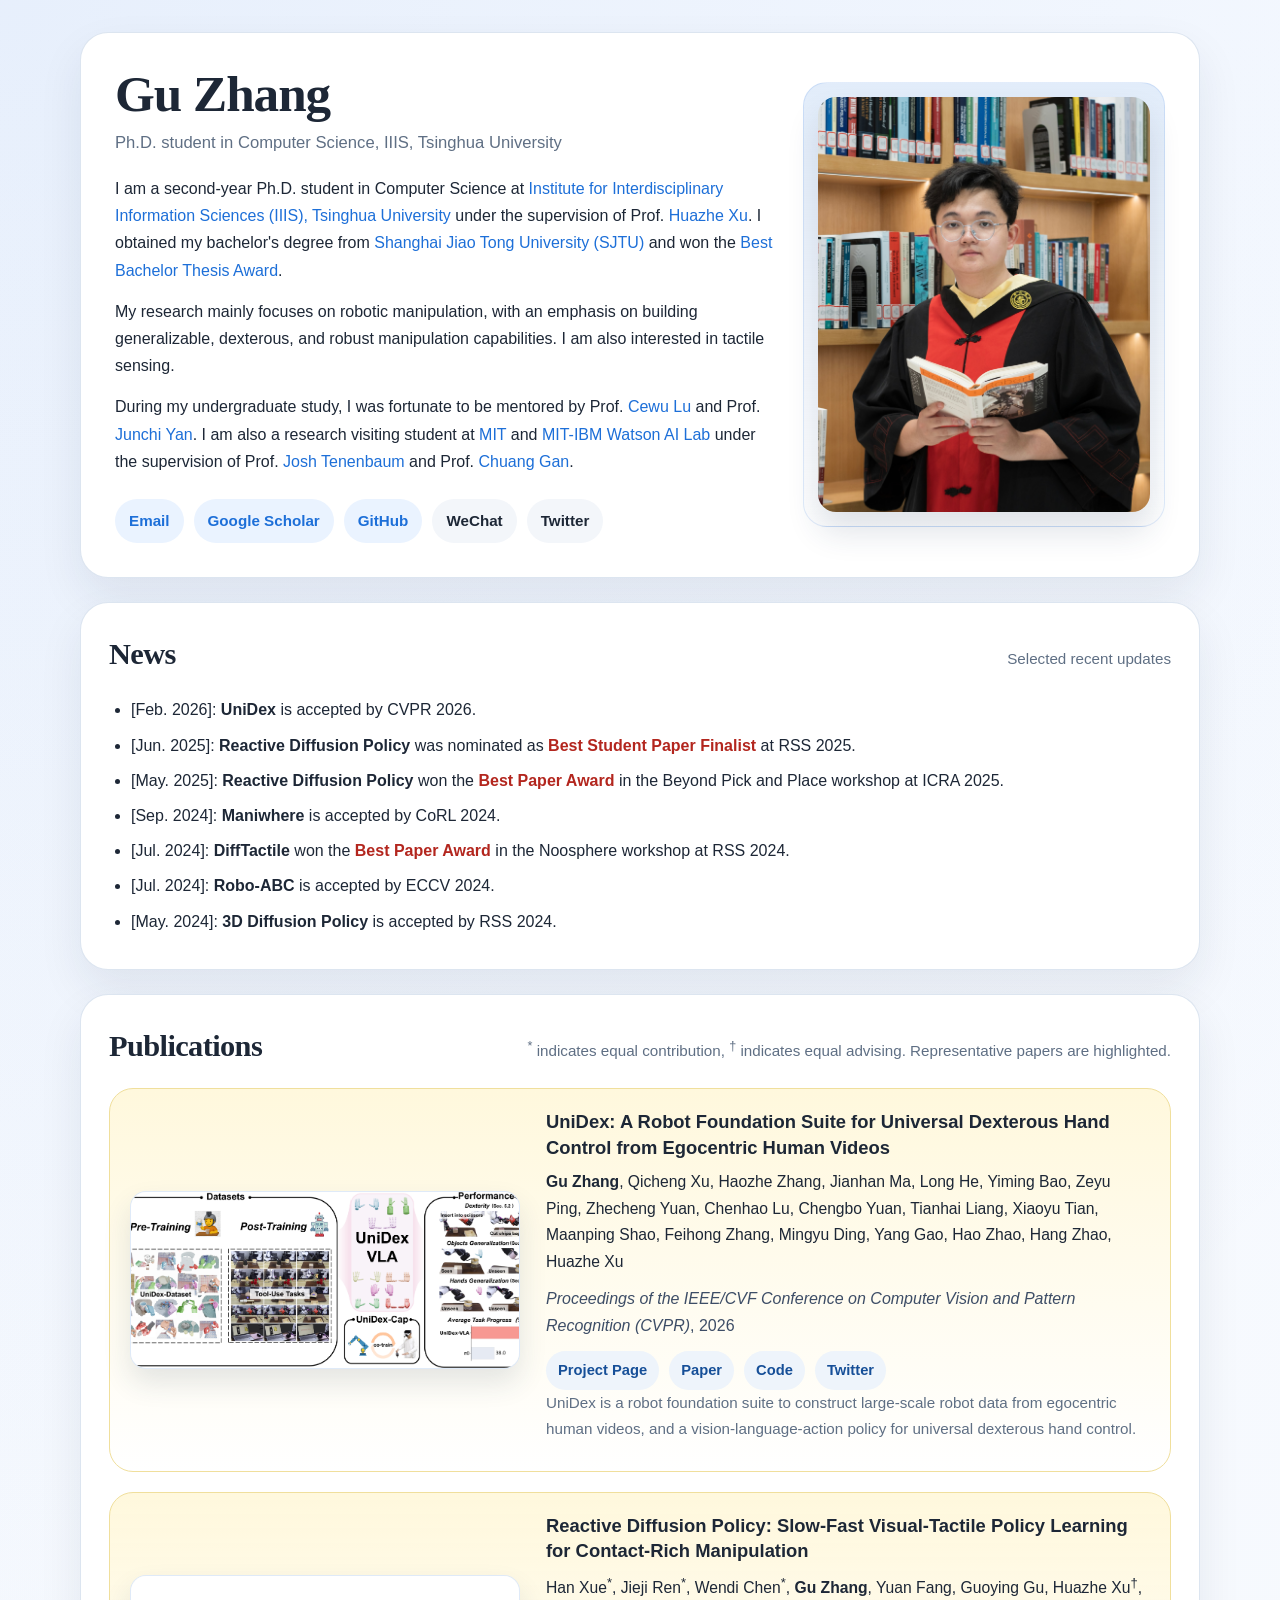
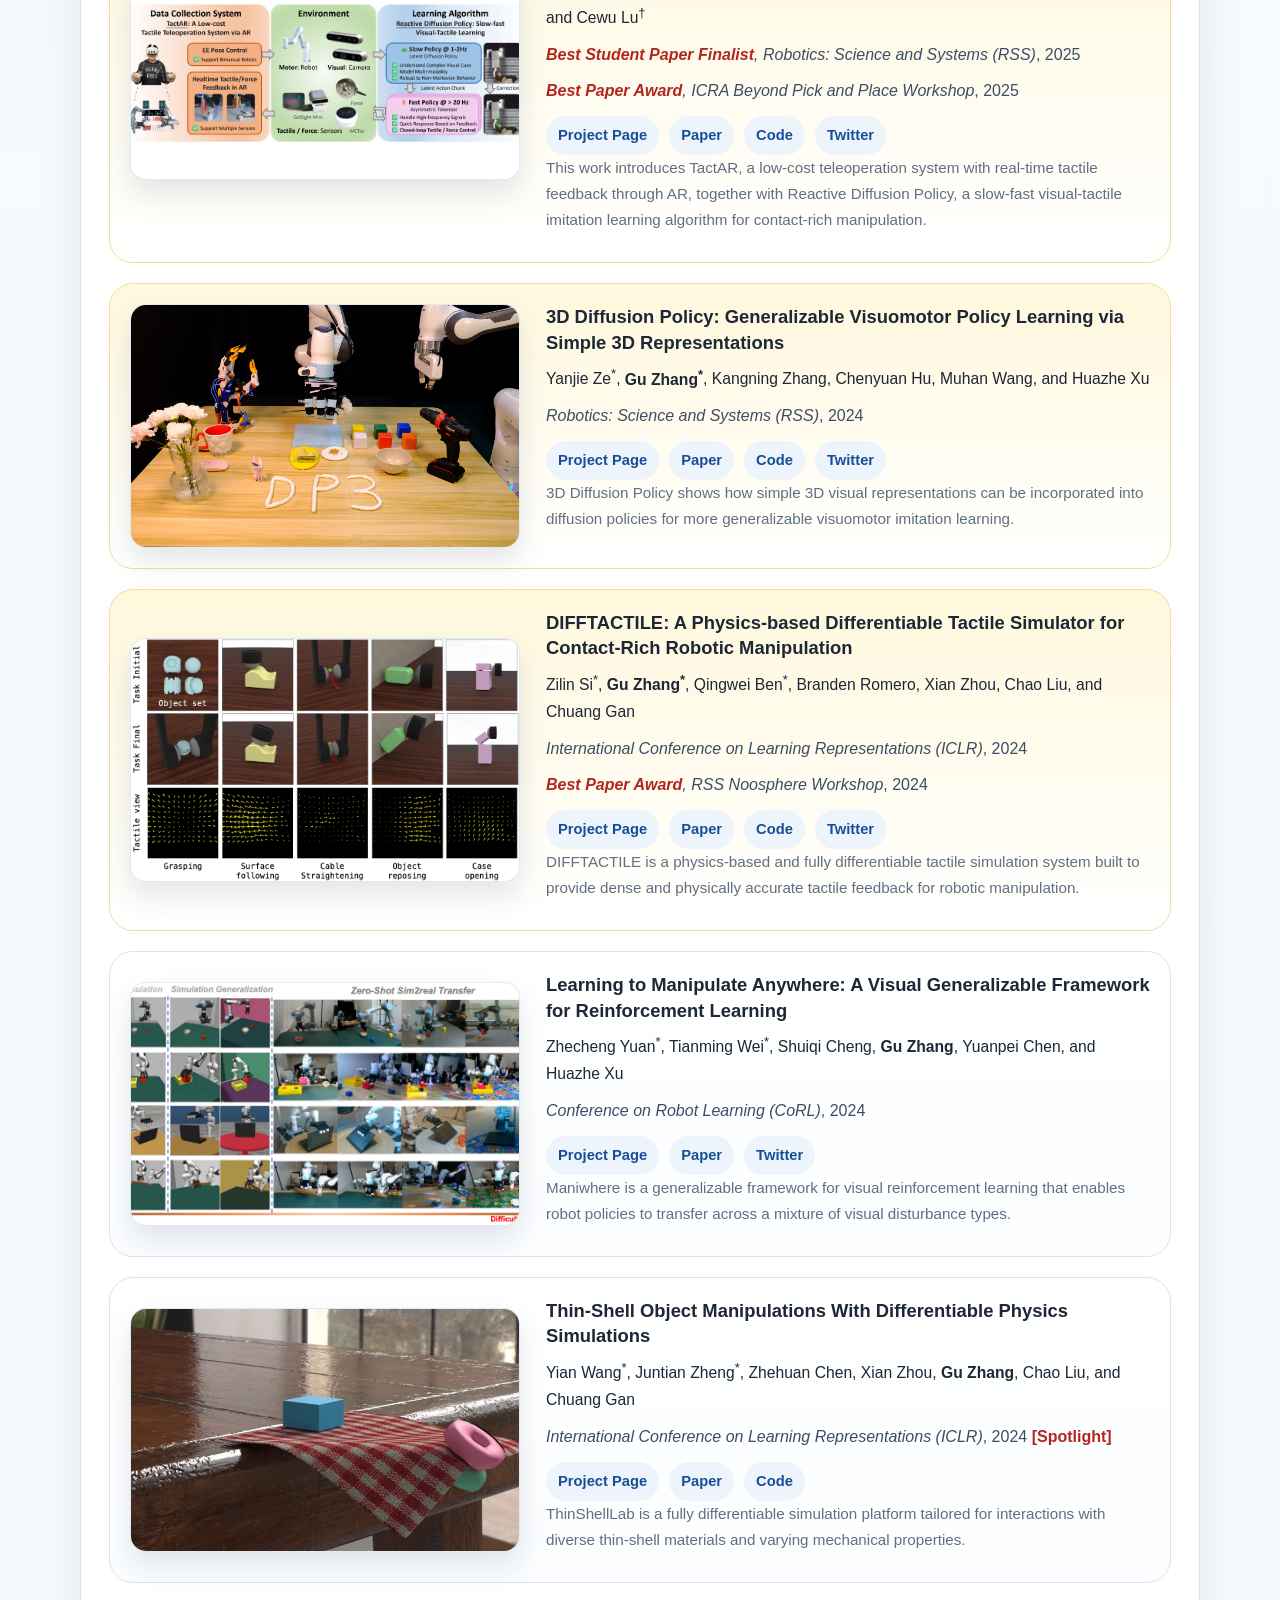
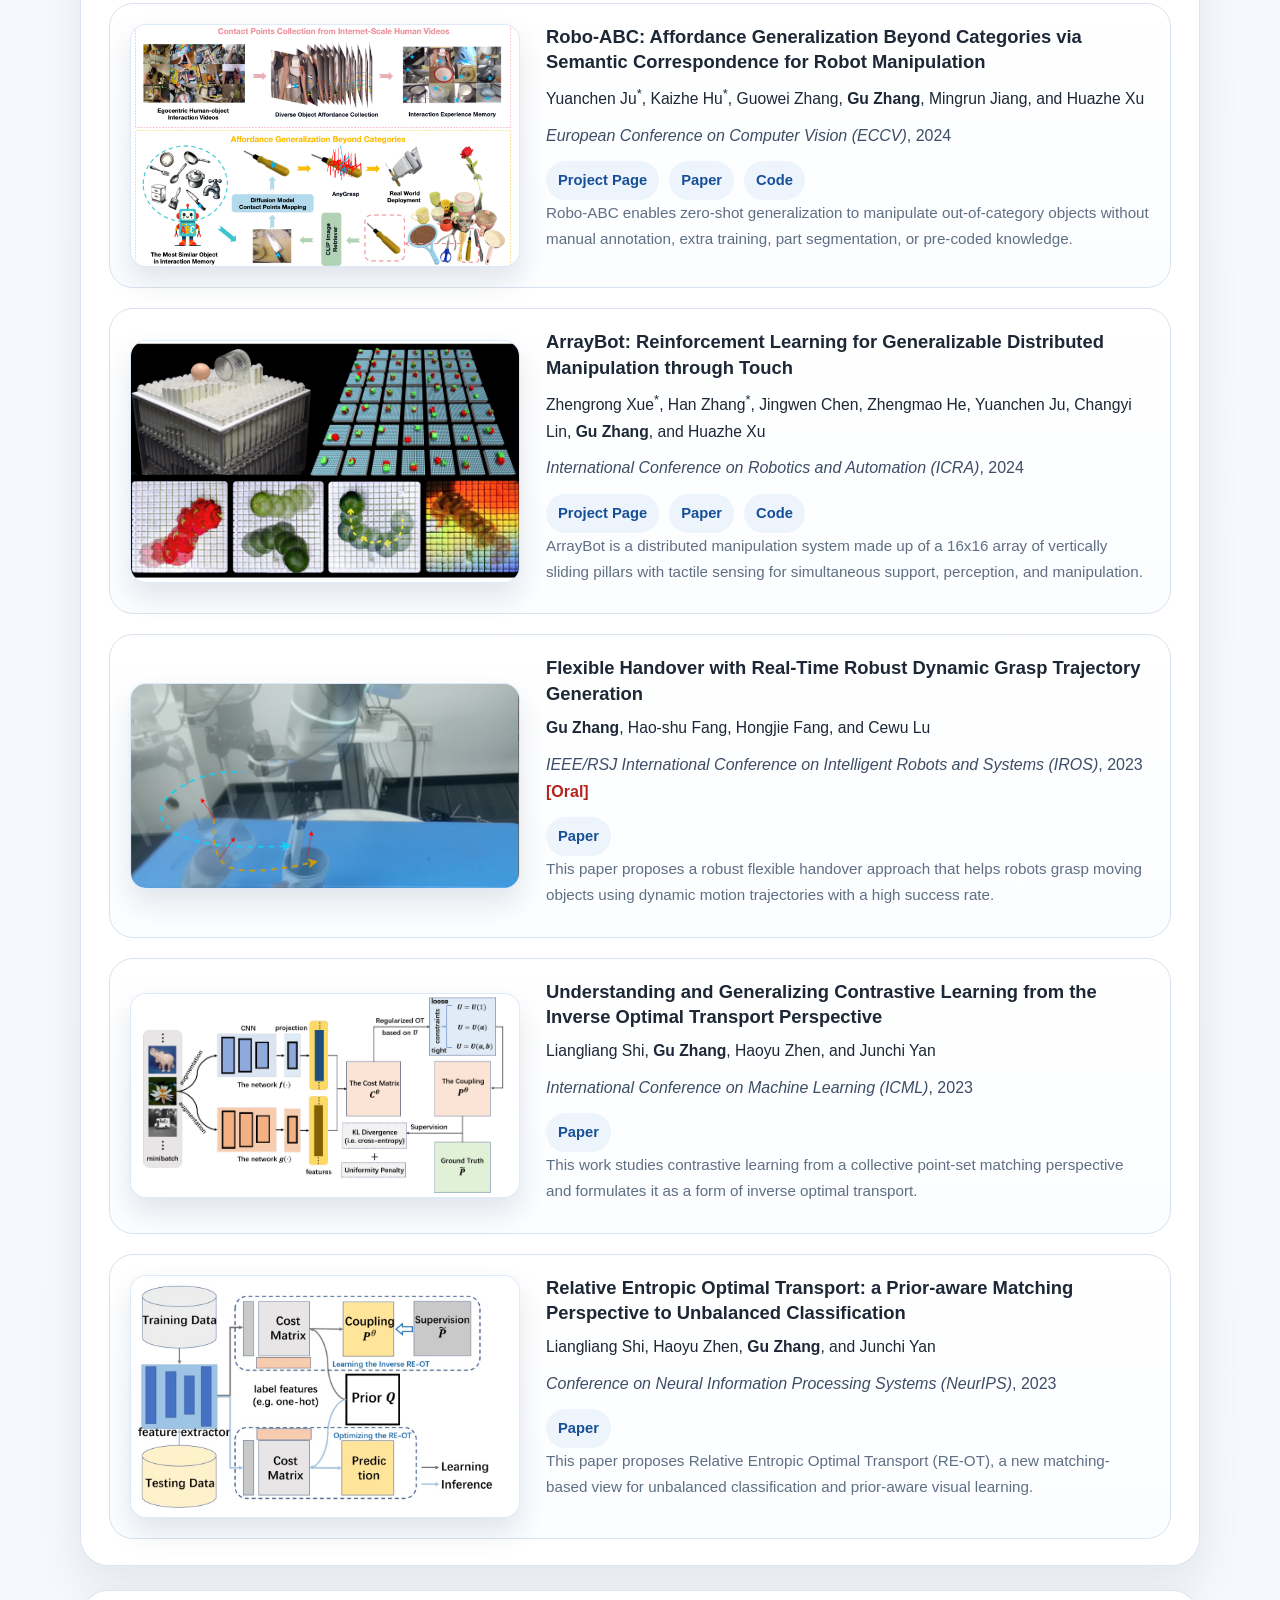
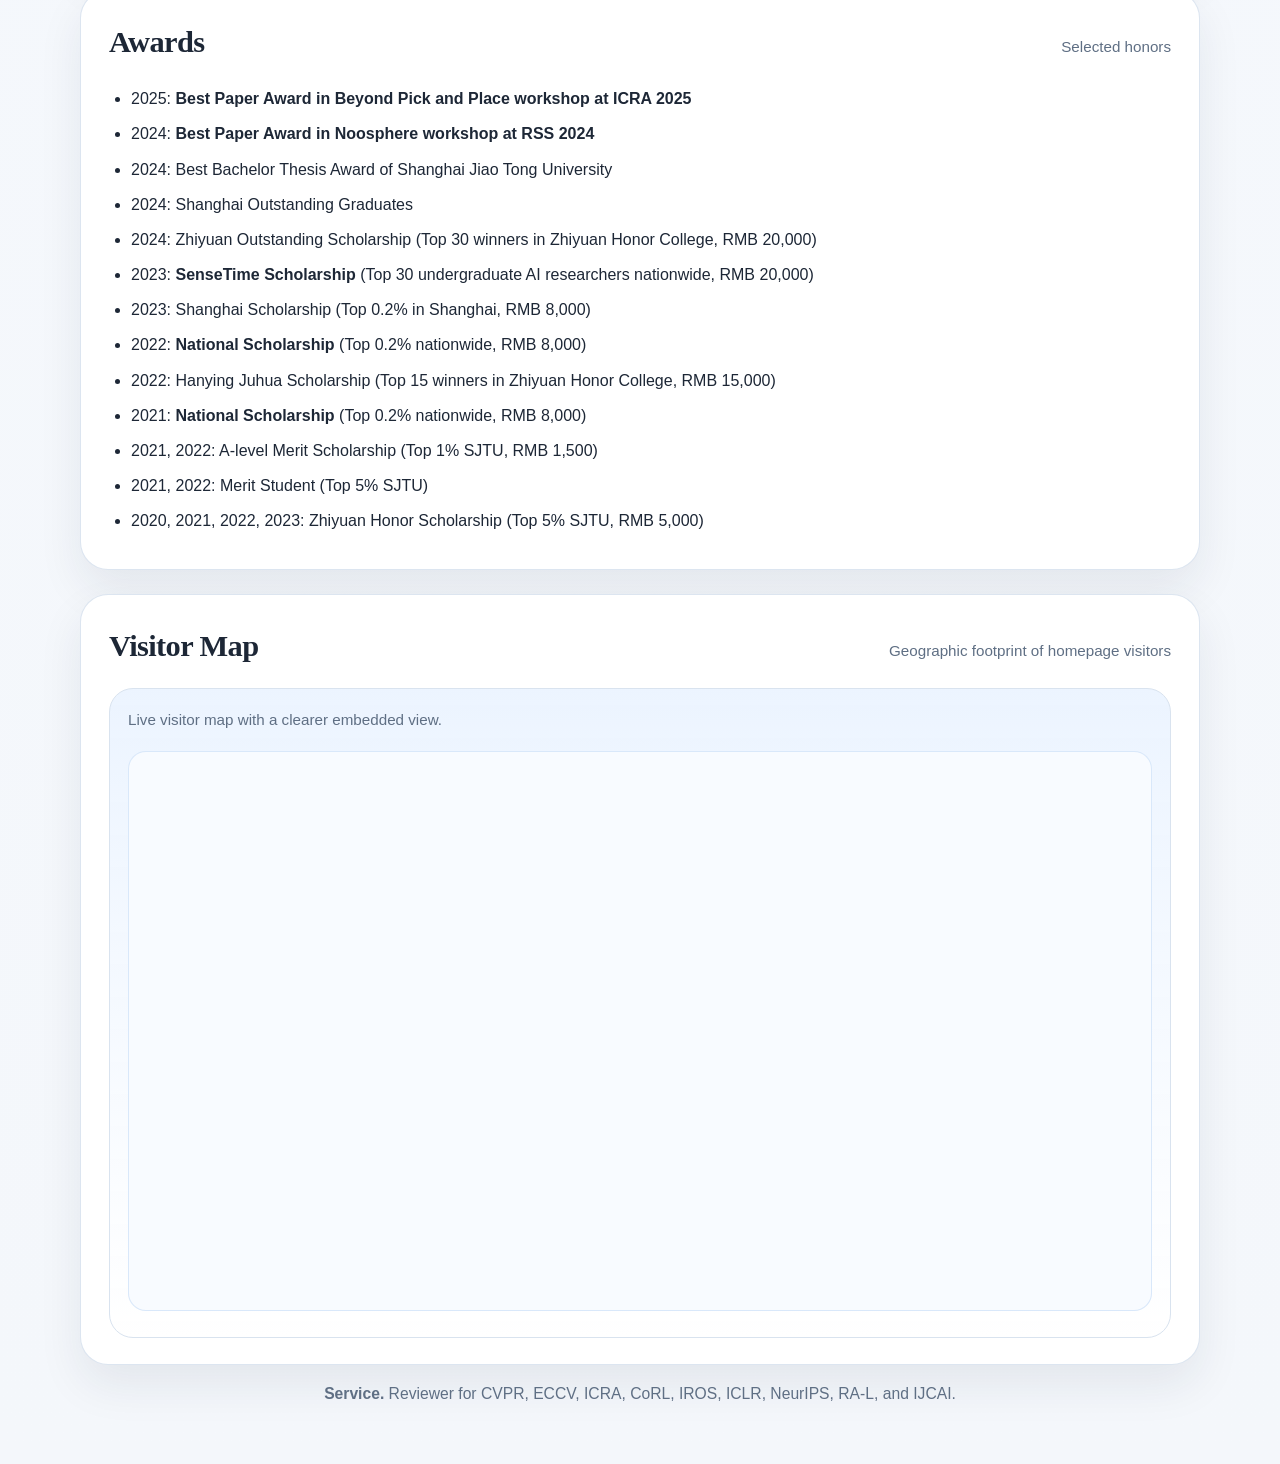
==== index.html @ dc4c97ce "Refine star buttons and fix visitor map" ====
<!DOCTYPE html>
<html lang="en">
<head>
  <meta charset="UTF-8">
  <meta name="viewport" content="width=device-width, initial-scale=1">
  <title>Gu Zhang | Homepage</title>
  <style>
    :root {
      --bg: #f4f7fb;
      --card: #ffffff;
      --card-soft: #f8fbff;
      --text: #1d2736;
      --muted: #5f6f84;
      --line: #d9e3ef;
      --accent: #1d6fd8;
      --accent-soft: #eaf3ff;
      --highlight: #fff7d8;
      --shadow: 0 20px 45px rgba(22, 37, 64, 0.08);
    }

    * {
      box-sizing: border-box;
    }

    html {
      scroll-behavior: smooth;
    }

    body {
      margin: 0;
      font-family: "Avenir Next", "Segoe UI", "Helvetica Neue", Arial, sans-serif;
      color: var(--text);
      background:
        radial-gradient(circle at top left, rgba(41, 111, 216, 0.08), transparent 28%),
        linear-gradient(180deg, #f7faff 0%, #f4f7fb 100%);
      line-height: 1.7;
    }

    a {
      color: var(--accent);
      text-decoration: none;
    }

    a:hover {
      color: #0d55b4;
    }

    img {
      display: block;
      max-width: 100%;
    }

    .page {
      width: min(1120px, calc(100% - 32px));
      margin: 32px auto 56px;
    }

    .panel {
      background: var(--card);
      border: 1px solid rgba(217, 227, 239, 0.9);
      border-radius: 28px;
      box-shadow: var(--shadow);
    }

    .hero {
      display: grid;
      grid-template-columns: minmax(0, 1.55fr) minmax(260px, 0.85fr);
      gap: 28px;
      padding: 34px;
      align-items: center;
      overflow: hidden;
    }

    .hero-copy h1 {
      margin: 0 0 8px;
      font-family: "Iowan Old Style", "Palatino Linotype", Georgia, serif;
      font-size: clamp(2.3rem, 4vw, 3.6rem);
      line-height: 1.05;
      letter-spacing: -0.02em;
    }

    .hero-copy .subtitle {
      margin: 0 0 18px;
      color: var(--muted);
      font-size: 1.04rem;
    }

    .hero-copy p {
      margin: 0 0 14px;
      font-size: 1rem;
    }

    .link-row {
      display: flex;
      flex-wrap: wrap;
      gap: 10px;
      margin-top: 24px;
    }

    .link-chip {
      display: inline-flex;
      align-items: center;
      padding: 9px 14px;
      border-radius: 999px;
      background: var(--accent-soft);
      color: var(--accent);
      font-size: 0.95rem;
      font-weight: 600;
    }

    .link-chip.secondary {
      background: #f3f6fa;
      color: var(--text);
    }

    .portrait-card {
      position: relative;
      padding: 14px;
      border-radius: 24px;
      background:
        linear-gradient(180deg, rgba(29, 111, 216, 0.13), rgba(255, 255, 255, 0.88)),
        #ffffff;
      border: 1px solid rgba(29, 111, 216, 0.12);
    }

    .portrait-card img {
      width: 100%;
      aspect-ratio: 4 / 5;
      object-fit: cover;
      border-radius: 18px;
      box-shadow: 0 20px 32px rgba(34, 57, 92, 0.14);
    }

    .portrait-note {
      margin-top: 12px;
      color: var(--muted);
      font-size: 0.92rem;
      text-align: center;
    }

    .section {
      margin-top: 24px;
      padding: 26px 28px;
    }

    .section-header {
      display: flex;
      align-items: baseline;
      justify-content: space-between;
      gap: 16px;
      margin-bottom: 16px;
    }

    .section h2 {
      margin: 0;
      font-family: "Iowan Old Style", "Palatino Linotype", Georgia, serif;
      font-size: 1.9rem;
      font-weight: 600;
      letter-spacing: -0.02em;
    }

    .section-header p,
    .section > p {
      margin: 0;
      color: var(--muted);
      font-size: 0.95rem;
    }

    .news-list,
    .plain-list {
      margin: 0;
      padding-left: 22px;
    }

    .news-list li,
    .plain-list li {
      margin-bottom: 8px;
    }

    .pub-list {
      display: grid;
      gap: 20px;
    }

    .pub-card {
      display: grid;
      grid-template-columns: clamp(300px, 31vw, 390px) minmax(0, 1fr);
      gap: 26px;
      padding: 20px;
      border: 1px solid var(--line);
      border-radius: 24px;
      background: linear-gradient(180deg, #ffffff 0%, #fbfdff 100%);
      align-items: start;
    }

    .pub-card.featured {
      background:
        linear-gradient(180deg, rgba(255, 247, 216, 0.88), rgba(255, 255, 255, 0.98)),
        #ffffff;
      border-color: #f0df9c;
    }

    .pub-image {
      display: flex;
      align-items: center;
      justify-content: center;
      align-self: center;
    }

    .pub-image img {
      width: 100%;
      height: auto;
      display: block;
      object-fit: cover;
      object-position: center center;
      margin: 0 auto;
      border-radius: 16px;
      border: 1px solid rgba(29, 111, 216, 0.1);
      background: #f5f8fc;
      box-shadow: 0 14px 28px rgba(37, 58, 89, 0.12);
    }

    .pub-image.banner img {
      aspect-ratio: 2.2 / 1;
    }

    .pub-image.wide img {
      aspect-ratio: 1.9 / 1;
    }

    .pub-image.standard img {
      aspect-ratio: 1.6 / 1;
    }

    .pub-image.square img {
      aspect-ratio: 1 / 1;
    }

    .pub-image.tall img {
      aspect-ratio: 1.2 / 1;
    }

    .pub-title {
      margin: 0 0 8px;
      font-size: 1.15rem;
      line-height: 1.4;
      font-weight: 700;
    }

    .meta,
    .authors,
    .abstract {
      margin: 0 0 9px;
    }

    .authors {
      font-size: 0.98rem;
    }

    .meta {
      color: #3d4d66;
    }

    .abstract {
      color: var(--muted);
      font-size: 0.95rem;
    }

    .pub-links {
      display: flex;
      flex-wrap: wrap;
      gap: 10px;
      margin-top: 12px;
    }

    .pub-links a {
      padding: 7px 12px;
      border-radius: 999px;
      background: #eef4fb;
      color: #164f98;
      font-size: 0.92rem;
      font-weight: 600;
    }

    .github-star-button {
      display: inline-flex;
      align-items: center;
      min-height: 20px;
      padding: 0;
      overflow: hidden;
      background: transparent;
      box-shadow: none;
    }

    .github-star-button iframe {
      display: block;
      border: 0;
      overflow: hidden;
    }

    .visitor-map-shell {
      padding: 18px;
      border: 1px solid var(--line);
      border-radius: 24px;
      background:
        linear-gradient(180deg, rgba(234, 243, 255, 0.9), rgba(255, 255, 255, 0.98)),
        #ffffff;
    }

    .visitor-map-shell p {
      margin: 0 0 14px;
      color: var(--muted);
      font-size: 0.95rem;
    }

    .visitor-map-embed {
      padding-top: 4px;
    }

    .visitor-map-frame {
      width: 100%;
      height: 560px;
      border: 1px solid rgba(29, 111, 216, 0.14);
      border-radius: 18px;
      background: #f8fbff;
    }

    .footer {
      margin-top: 20px;
      text-align: right;
      color: var(--muted);
      font-size: 0.9rem;
    }

    .service-line {
      margin: 16px 4px 0;
      color: var(--muted);
      font-size: 0.98rem;
      text-align: center;
    }

    @media (max-width: 920px) {
      .hero,
      .pub-card {
        grid-template-columns: 1fr;
      }

      .page {
        width: min(100% - 20px, 1120px);
      }

      .hero {
        padding: 24px;
      }

      .section {
        padding: 22px 20px;
      }
    }

    @media (max-width: 600px) {
      .page {
        margin-top: 18px;
        margin-bottom: 32px;
      }

      .hero-copy h1 {
        font-size: 2.4rem;
      }

      .section-header {
        flex-direction: column;
        align-items: flex-start;
      }
    }
  </style>
</head>
<body>
  <main class="page">
    <section class="panel hero">
      <div class="hero-copy">
        <h1>Gu Zhang</h1>
        <p class="subtitle">Ph.D. student in Computer Science, IIIS, Tsinghua University</p>
        <p>I am a second-year Ph.D. student in Computer Science at <a href="https://iiis.tsinghua.edu.cn/">Institute for Interdisciplinary Information Sciences (IIIS), Tsinghua University</a> under the supervision of Prof. <a href="https://hxu.rocks/">Huazhe Xu</a>. I obtained my bachelor's degree from <a href="https://en.sjtu.edu.cn/">Shanghai Jiao Tong University (SJTU)</a> and won the <a href="https://www.jwc.sjtu.edu.cn/info/1030/115841.htm">Best Bachelor Thesis Award</a>.</p>
        <p>My research mainly focuses on robotic manipulation, with an emphasis on building generalizable, dexterous, and robust manipulation capabilities. I am also interested in tactile sensing.</p>
        <p>During my undergraduate study, I was fortunate to be mentored by Prof. <a href="https://www.mvig.org/">Cewu Lu</a> and Prof. <a href="https://thinklab.sjtu.edu.cn/">Junchi Yan</a>. I am also a research visiting student at <a href="https://www.mit.edu/">MIT</a> and <a href="https://mitibmwatsonailab.mit.edu/">MIT-IBM Watson AI Lab</a> under the supervision of Prof. <a href="https://web.mit.edu/cocosci/josh.html">Josh Tenenbaum</a> and Prof. <a href="https://people.csail.mit.edu/ganchuang/">Chuang Gan</a>.</p>
        <div class="link-row">
          <a class="link-chip" href="mailto:zg24@mails.tsinghua.edu.cn">Email</a>
          <a class="link-chip" href="https://scholar.google.com/citations?user=ctFTmmgAAAAJ&amp;hl">Google Scholar</a>
          <a class="link-chip" href="https://github.com/blakery-star">GitHub</a>
          <a class="link-chip secondary" href="images/Wechat.jpg">WeChat</a>
          <a class="link-chip secondary" href="https://twitter.com/Gu__Zhang">Twitter</a>
        </div>
      </div>
      <div class="portrait-card">
        <img src="images/guzhang-graduate.jpg" alt="Portrait of Gu Zhang">

      </div>
    </section>

    <section class="panel section">
      <div class="section-header">
        <h2>News</h2>
        <p>Selected recent updates</p>
      </div>
      <ul class="news-list">
        <li>[Feb. 2026]: <strong>UniDex</strong> is accepted by CVPR 2026.</li>
        <li>[Jun. 2025]: <strong>Reactive Diffusion Policy</strong> was nominated as <strong style="color:#b3261e;">Best Student Paper Finalist</strong> at RSS 2025.</li>
        <li>[May. 2025]: <strong>Reactive Diffusion Policy</strong> won the <strong style="color:#b3261e;">Best Paper Award</strong> in the Beyond Pick and Place workshop at ICRA 2025.</li>
        <li>[Sep. 2024]: <strong>Maniwhere</strong> is accepted by CoRL 2024.</li>
        <li>[Jul. 2024]: <strong>DiffTactile</strong> won the <strong style="color:#b3261e;">Best Paper Award</strong> in the Noosphere workshop at RSS 2024.</li>
        <li>[Jul. 2024]: <strong>Robo-ABC</strong> is accepted by ECCV 2024.</li>
        <li>[May. 2024]: <strong>3D Diffusion Policy</strong> is accepted by RSS 2024.</li>
        <!-- <li>[Jan. 2024]: <strong>ArrayBot</strong> is accepted by ICRA 2024.</li>
        <li>[Jan. 2024]: Two papers are accepted by ICLR 2024, one is <strong>Spotlight</strong>.</li>
        <li>[Sep. 2023]: One paper is accepted by NeurIPS 2023.</li>
        <li>[Jun. 2023]: One paper, <strong>Flexible Handover</strong>, is accepted by IROS 2023.</li>
        <li>[Apr. 2023]: One paper, <strong>IOT-CL</strong>, is accepted by ICML 2023.</li> -->
      </ul>
    </section>

    <section class="panel section">
      <div class="section-header">
        <h2>Publications</h2>
        <p><sup>*</sup> indicates equal contribution, <sup>†</sup> indicates equal advising. Representative papers are highlighted.</p>
      </div>

      <div class="pub-list">
        <article class="pub-card featured">
          <div class="pub-image banner"><img src="images/unidex.png" alt="UniDex cover" loading="lazy"></div>
          <div>
            <h3 class="pub-title">UniDex: A Robot Foundation Suite for Universal Dexterous Hand Control from Egocentric Human Videos</h3>
            <p class="authors"><strong>Gu Zhang</strong>, Qicheng Xu, Haozhe Zhang, Jianhan Ma, Long He, Yiming Bao, Zeyu Ping, Zhecheng Yuan, Chenhao Lu, Chengbo Yuan, Tianhai Liang, Xiaoyu Tian, Maanping Shao, Feihong Zhang, Mingyu Ding, Yang Gao, Hao Zhao, Hang Zhao, Huazhe Xu</p>
            <p class="meta"><em>Proceedings of the IEEE/CVF Conference on Computer Vision and Pattern Recognition (CVPR)</em>, 2026</p>
            <div class="pub-links">
              <a href="https://unidex-ai.github.io/">Project Page</a>
              <a href="https://unidex-ai.github.io/assets/UniDex_Arxiv.pdf">Paper</a>
              <a href="https://github.com/unidex-ai/UniDex">Code</a>
              <a href="https://x.com/Gu__Zhang/status/2036501836371513736">Twitter</a>
              <span class="github-star-button">
                <iframe
                  src="https://ghbtns.com/github-btn.html?user=unidex-ai&amp;repo=UniDex&amp;type=star&amp;count=true"
                  width="160"
                  height="20"
                  title="GitHub stars for UniDex"
                  loading="lazy"></iframe>
              </span>
            </div>
            <p class="abstract">UniDex is a robot foundation suite to construct large-scale robot data from egocentric human videos, and a vision-language-action policy for universal dexterous hand control.</p>
          </div>
        </article>

        <article class="pub-card featured">
          <div class="pub-image wide"><img src="images/RDP.jpg" alt="Reactive Diffusion Policy cover" loading="lazy"></div>
          <div>
            <h3 class="pub-title">Reactive Diffusion Policy: Slow-Fast Visual-Tactile Policy Learning for Contact-Rich Manipulation</h3>
            <p class="authors">Han Xue<sup>*</sup>, Jieji Ren<sup>*</sup>, Wendi Chen<sup>*</sup>, <strong>Gu Zhang</strong>, Yuan Fang, Guoying Gu, Huazhe Xu<sup>†</sup>, and Cewu Lu<sup>†</sup></p>
            <p class="meta"><em><strong style="color:#b3261e;">Best Student Paper Finalist</strong>, Robotics: Science and Systems (RSS)</em>, 2025</p>
            <p class="meta"><em><strong style="color:#b3261e;">Best Paper Award</strong>, ICRA Beyond Pick and Place Workshop</em>, 2025</p>
            <div class="pub-links">
              <a href="https://reactive-diffusion-policy.github.io/">Project Page</a>
              <a href="https://arxiv.org/abs/2503.02881">Paper</a>
              <a href="https://github.com/xiaoxiaoxh/reactive_diffusion_policy">Code</a>
              <a href="https://x.com/HanXue012/status/1897671592429470086">Twitter</a>
              <span class="github-star-button">
                <iframe
                  src="https://ghbtns.com/github-btn.html?user=xiaoxiaoxh&amp;repo=reactive_diffusion_policy&amp;type=star&amp;count=true"
                  width="160"
                  height="20"
                  title="GitHub stars for Reactive Diffusion Policy"
                  loading="lazy"></iframe>
              </span>
            </div>
            <p class="abstract">This work introduces TactAR, a low-cost teleoperation system with real-time tactile feedback through AR, together with Reactive Diffusion Policy, a slow-fast visual-tactile imitation learning algorithm for contact-rich manipulation.</p>
          </div>
        </article>

        

        <article class="pub-card featured">
          <div class="pub-image standard"><img src="images/dp3.jpg" alt="3D Diffusion Policy cover" loading="lazy"></div>
          <div>
            <h3 class="pub-title">3D Diffusion Policy: Generalizable Visuomotor Policy Learning via Simple 3D Representations</h3>
            <p class="authors">Yanjie Ze<sup>*</sup>, <strong>Gu Zhang<sup>*</sup></strong>, Kangning Zhang, Chenyuan Hu, Muhan Wang, and Huazhe Xu</p>
            <p class="meta"><em>Robotics: Science and Systems (RSS)</em>, 2024</p>
            <div class="pub-links">
              <a href="https://3d-diffusion-policy.github.io/">Project Page</a>
              <a href="https://3d-diffusion-policy.github.io/2024_arXiv_DP3.pdf">Paper</a>
              <a href="https://github.com/YanjieZe/3D-Diffusion-Policy">Code</a>
              <a href="https://twitter.com/ZeYanjie/status/1765414787775963232">Twitter</a>
              <span class="github-star-button">
                <iframe
                  src="https://ghbtns.com/github-btn.html?user=YanjieZe&amp;repo=3D-Diffusion-Policy&amp;type=star&amp;count=true"
                  width="160"
                  height="20"
                  title="GitHub stars for 3D Diffusion Policy"
                  loading="lazy"></iframe>
              </span>
            </div>
            <p class="abstract">3D Diffusion Policy shows how simple 3D visual representations can be incorporated into diffusion policies for more generalizable visuomotor imitation learning.</p>
          </div>
        </article>

        <article class="pub-card featured">
          <div class="pub-image standard"><img src="images/iclr.png" alt="DIFFTACTILE cover" loading="lazy"></div>
          <div>
            <h3 class="pub-title">DIFFTACTILE: A Physics-based Differentiable Tactile Simulator for Contact-Rich Robotic Manipulation</h3>
            <p class="authors">Zilin Si<sup>*</sup>, <strong>Gu Zhang<sup>*</sup></strong>, Qingwei Ben<sup>*</sup>, Branden Romero, Xian Zhou, Chao Liu, and Chuang Gan</p>
            <p class="meta"><em>International Conference on Learning Representations (ICLR)</em>, 2024</p>
            <p class="meta"><em><strong style="color:#b3261e;">Best Paper Award</strong>, RSS Noosphere Workshop</em>, 2024</p>
            <div class="pub-links">
              <a href="https://difftactile.github.io/">Project Page</a>
              <a href="https://arxiv.org/pdf/2403.08716.pdf">Paper</a>
              <a href="https://github.com/Genesis-Embodied-AI/DiffTactile">Code</a>
              <a href="https://twitter.com/gan_chuang/status/1771268662353150183">Twitter</a>
              <span class="github-star-button">
                <iframe
                  src="https://ghbtns.com/github-btn.html?user=Genesis-Embodied-AI&amp;repo=DiffTactile&amp;type=star&amp;count=true"
                  width="160"
                  height="20"
                  title="GitHub stars for DiffTactile"
                  loading="lazy"></iframe>
              </span>
            </div>
            <p class="abstract">DIFFTACTILE is a physics-based and fully differentiable tactile simulation system built to provide dense and physically accurate tactile feedback for robotic manipulation.</p>
          </div>
        </article>

        <article class="pub-card">
          <div class="pub-image standard"><img src="images/maniwhere.jpg" alt="Maniwhere cover" loading="lazy"></div>
          <div>
            <h3 class="pub-title">Learning to Manipulate Anywhere: A Visual Generalizable Framework for Reinforcement Learning</h3>
            <p class="authors">Zhecheng Yuan<sup>*</sup>, Tianming Wei<sup>*</sup>, Shuiqi Cheng, <strong>Gu Zhang</strong>, Yuanpei Chen, and Huazhe Xu</p>
            <p class="meta"><em>Conference on Robot Learning (CoRL)</em>, 2024</p>
            <div class="pub-links">
              <a href="https://gemcollector.github.io/maniwhere/">Project Page</a>
              <a href="https://arxiv.org/abs/2407.15815">Paper</a>
              <a href="https://x.com/fancy_yzc/status/1816123322721264077">Twitter</a>
            </div>
            <p class="abstract">Maniwhere is a generalizable framework for visual reinforcement learning that enables robot policies to transfer across a mixture of visual disturbance types.</p>
          </div>
        </article>

        <article class="pub-card">
          <div class="pub-image standard"><img src="images/corl.jpeg" alt="ThinShellLab cover" loading="lazy"></div>
          <div>
            <h3 class="pub-title">Thin-Shell Object Manipulations With Differentiable Physics Simulations</h3>
            <p class="authors">Yian Wang<sup>*</sup>, Juntian Zheng<sup>*</sup>, Zhehuan Chen, Xian Zhou, <strong>Gu Zhang</strong>, Chao Liu, and Chuang Gan</p>
            <p class="meta"><em>International Conference on Learning Representations (ICLR)</em>, 2024 <strong style="color:#b3261e;">[Spotlight]</strong></p>
            <div class="pub-links">
              <a href="https://vis-www.cs.umass.edu/ThinShellLab/">Project Page</a>
              <a href="https://openreview.net/pdf?id=KsUh8MMFKQ">Paper</a>
              <a href="https://github.com/Genesis-Embodied-AI/ThinShellLab">Code</a>
            </div>
            <p class="abstract">ThinShellLab is a fully differentiable simulation platform tailored for interactions with diverse thin-shell materials and varying mechanical properties.</p>
          </div>
        </article>

        <article class="pub-card">
          <div class="pub-image standard"><img src="images/roboabc.jpg" alt="Robo-ABC cover" loading="lazy"></div>
          <div>
            <h3 class="pub-title">Robo-ABC: Affordance Generalization Beyond Categories via Semantic Correspondence for Robot Manipulation</h3>
            <p class="authors">Yuanchen Ju<sup>*</sup>, Kaizhe Hu<sup>*</sup>, Guowei Zhang, <strong>Gu Zhang</strong>, Mingrun Jiang, and Huazhe Xu</p>
            <p class="meta"><em>European Conference on Computer Vision (ECCV)</em>, 2024</p>
            <div class="pub-links">
              <a href="https://tea-lab.github.io/Robo-ABC/">Project Page</a>
              <a href="https://arxiv.org/abs/2401.07487">Paper</a>
              <a href="https://github.com/TEA-Lab/Robo-ABC">Code</a>
            </div>
            <p class="abstract">Robo-ABC enables zero-shot generalization to manipulate out-of-category objects without manual annotation, extra training, part segmentation, or pre-coded knowledge.</p>
          </div>
        </article>

        <article class="pub-card">
          <div class="pub-image standard"><img src="images/arraybot.jpeg" alt="ArrayBot cover" loading="lazy"></div>
          <div>
            <h3 class="pub-title">ArrayBot: Reinforcement Learning for Generalizable Distributed Manipulation through Touch</h3>
            <p class="authors">Zhengrong Xue<sup>*</sup>, Han Zhang<sup>*</sup>, Jingwen Chen, Zhengmao He, Yuanchen Ju, Changyi Lin, <strong>Gu Zhang</strong>, and Huazhe Xu</p>
            <p class="meta"><em>International Conference on Robotics and Automation (ICRA)</em>, 2024</p>
            <div class="pub-links">
              <a href="https://steven-xzr.github.io/ArrayBot/">Project Page</a>
              <a href="https://arxiv.org/pdf/2306.16857">Paper</a>
              <a href="https://github.com/Steven-xzr/ArrayBot">Code</a>
            </div>
            <p class="abstract">ArrayBot is a distributed manipulation system made up of a 16x16 array of vertically sliding pillars with tactile sensing for simultaneous support, perception, and manipulation.</p>
          </div>
        </article>

        <article class="pub-card">
          <div class="pub-image wide"><img src="images/iros2023.png" alt="Flexible Handover cover" loading="lazy"></div>
          <div>
            <h3 class="pub-title">Flexible Handover with Real-Time Robust Dynamic Grasp Trajectory Generation</h3>
            <p class="authors"><strong>Gu Zhang</strong>, Hao-shu Fang, Hongjie Fang, and Cewu Lu</p>
            <p class="meta"><em>IEEE/RSJ International Conference on Intelligent Robots and Systems (IROS)</em>, 2023 <strong style="color:#b3261e;">[Oral]</strong></p>
            <div class="pub-links">
              <a href="https://arxiv.org/abs/2308.15622">Paper</a>
            </div>
            <p class="abstract">This paper proposes a robust flexible handover approach that helps robots grasp moving objects using dynamic motion trajectories with a high success rate.</p>
          </div>
        </article>

        <article class="pub-card">
          <div class="pub-image wide"><img src="images/icml2023.jpeg" alt="IOT-CL cover" loading="lazy"></div>
          <div>
            <h3 class="pub-title">Understanding and Generalizing Contrastive Learning from the Inverse Optimal Transport Perspective</h3>
            <p class="authors">Liangliang Shi, <strong>Gu Zhang</strong>, Haoyu Zhen, and Junchi Yan</p>
            <p class="meta"><em>International Conference on Machine Learning (ICML)</em>, 2023</p>
            <div class="pub-links">
              <a href="https://openreview.net/pdf?id=DBlWCsOy94">Paper</a>
            </div>
            <p class="abstract">This work studies contrastive learning from a collective point-set matching perspective and formulates it as a form of inverse optimal transport.</p>
          </div>
        </article>

        <article class="pub-card">
          <div class="pub-image standard"><img src="images/nips.jpeg" alt="Relative Entropic Optimal Transport cover" loading="lazy"></div>
          <div>
            <h3 class="pub-title">Relative Entropic Optimal Transport: a Prior-aware Matching Perspective to Unbalanced Classification</h3>
            <p class="authors">Liangliang Shi, Haoyu Zhen, <strong>Gu Zhang</strong>, and Junchi Yan</p>
            <p class="meta"><em>Conference on Neural Information Processing Systems (NeurIPS)</em>, 2023</p>
            <div class="pub-links">
              <a href="https://openreview.net/pdf?id=l61Kp1zBwC">Paper</a>
            </div>
            <p class="abstract">This paper proposes Relative Entropic Optimal Transport (RE-OT), a new matching-based view for unbalanced classification and prior-aware visual learning.</p>
          </div>
        </article>
      </div>
    </section>

    <section class="panel section">
      <div class="section-header">
        <h2>Awards</h2>
        <p>Selected honors</p>
      </div>
      <ul class="plain-list">
        <li>2025: <strong>Best Paper Award in Beyond Pick and Place workshop at ICRA 2025</strong></li>
        <li>2024: <strong>Best Paper Award in Noosphere workshop at RSS 2024</strong></li>
        <li>2024: Best Bachelor Thesis Award of Shanghai Jiao Tong University</li>
        <li>2024: Shanghai Outstanding Graduates</li>
        <li>2024: Zhiyuan Outstanding Scholarship (Top 30 winners in Zhiyuan Honor College, RMB 20,000)</li>
        <li>2023: <strong>SenseTime Scholarship</strong> (Top 30 undergraduate AI researchers nationwide, RMB 20,000)</li>
        <li>2023: Shanghai Scholarship (Top 0.2% in Shanghai, RMB 8,000)</li>
        <li>2022: <strong>National Scholarship</strong> (Top 0.2% nationwide, RMB 8,000)</li>
        <li>2022: Hanying Juhua Scholarship (Top 15 winners in Zhiyuan Honor College, RMB 15,000)</li>
        <li>2021: <strong>National Scholarship</strong> (Top 0.2% nationwide, RMB 8,000)</li>
        <li>2021, 2022: A-level Merit Scholarship (Top 1% SJTU, RMB 1,500)</li>
        <li>2021, 2022: Merit Student (Top 5% SJTU)</li>
        <li>2020, 2021, 2022, 2023: Zhiyuan Honor Scholarship (Top 5% SJTU, RMB 5,000)</li>
      </ul>
    </section>

    <section class="panel section">
      <div class="section-header">
        <h2>Visitor Map</h2>
        <p>Geographic footprint of homepage visitors</p>
      </div>
      <div class="visitor-map-shell">
        <p>Live visitor map with a clearer embedded view.</p>
        <div class="visitor-map-embed">
          <iframe
            class="visitor-map-frame"
            src="https://smallcounter.com/vmap/1772817272/"
            title="Visitor map"
            loading="lazy"></iframe>
        </div>
      </div>
    </section>

    <p class="service-line"><strong>Service.</strong> Reviewer for CVPR, ECCV, ICRA, CoRL, IROS, ICLR, NeurIPS, RA-L, and IJCAI.</p>

    <!-- <p class="footer">Design adapted from your original content and structure. Original source inspiration: <a href="https://jonbarron.info/">Jon Barron's website</a>.</p> -->
  </main>
</body>
</html>
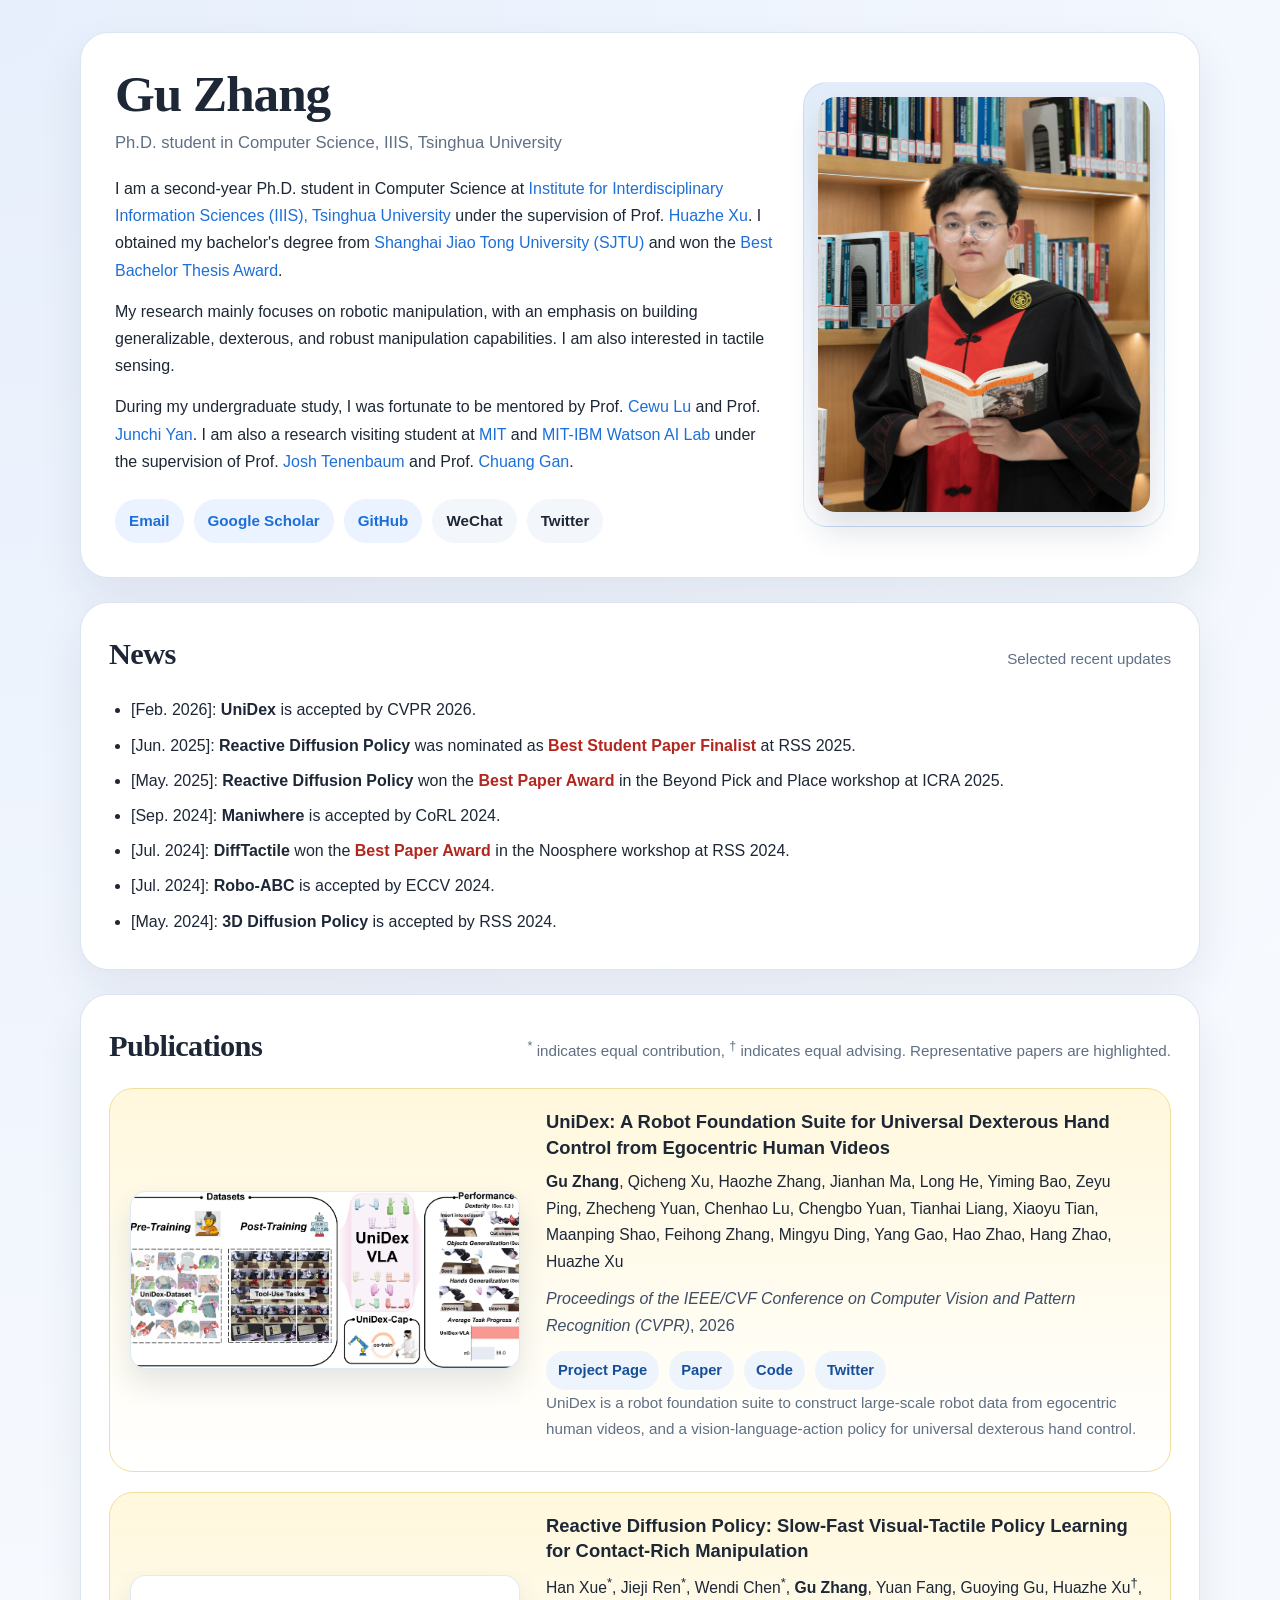
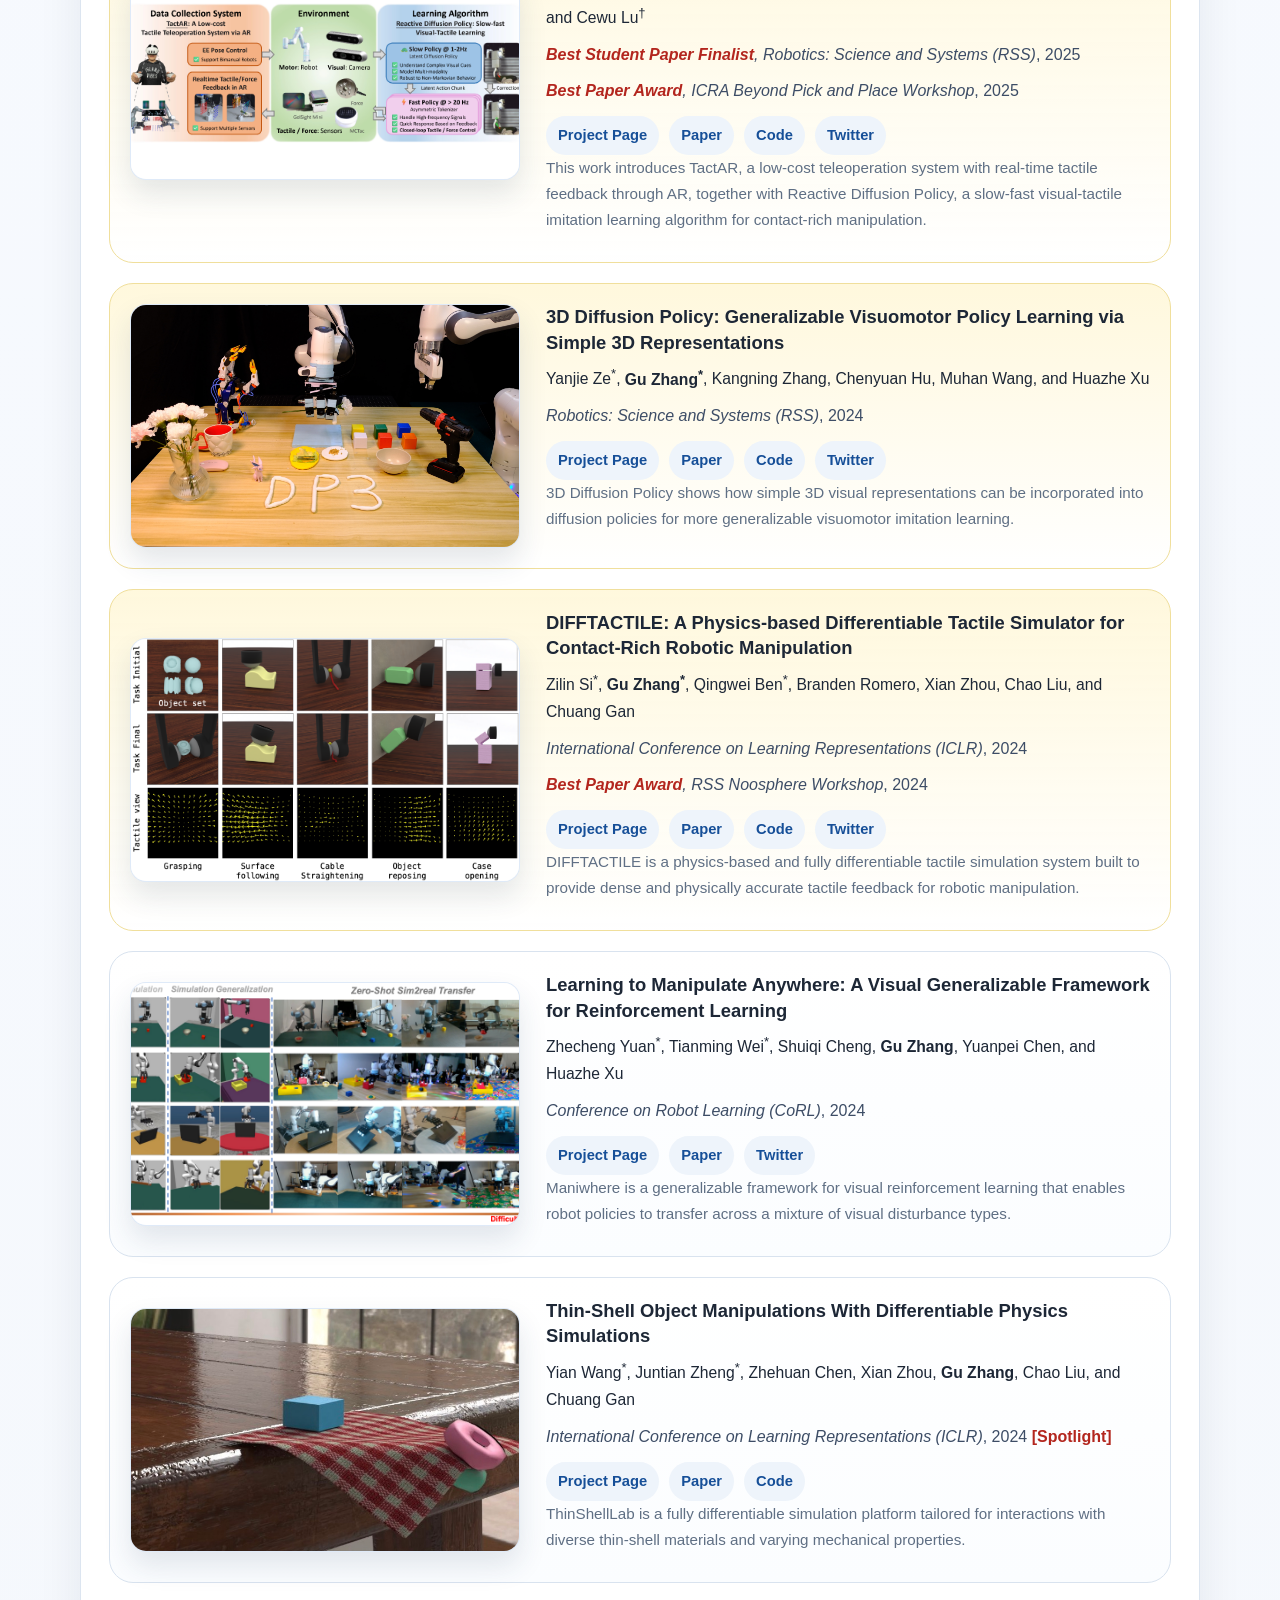
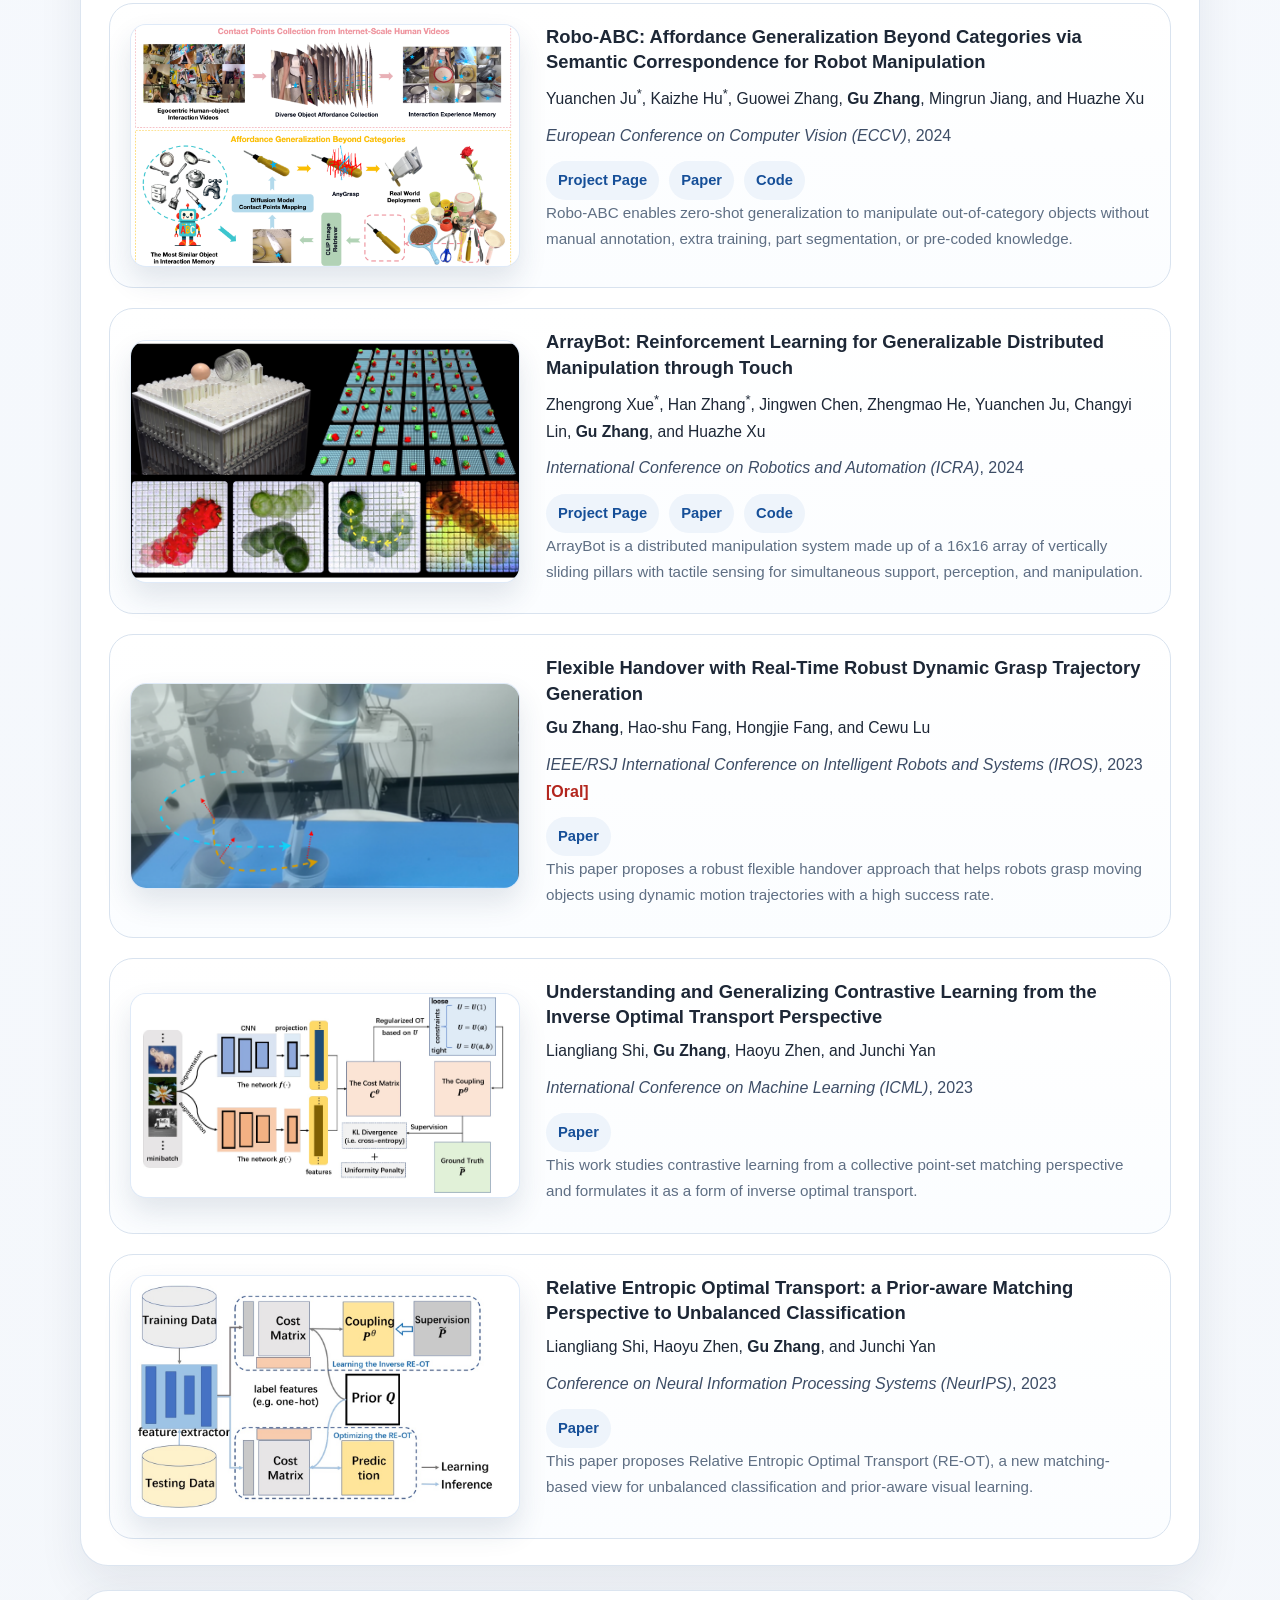
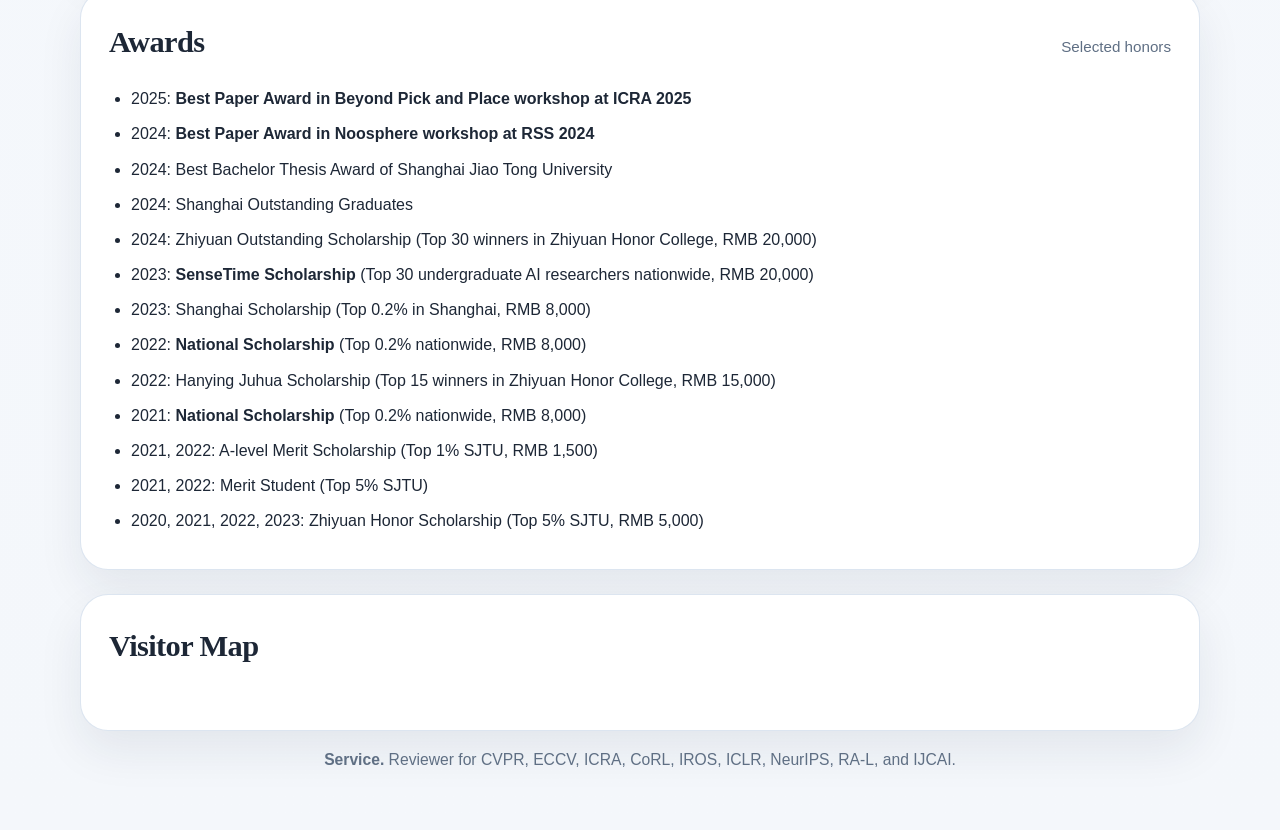
==== commit bc3644e8: "Switch visitor map to ClustrMaps 3D globe widget Co-Authored-By: Claude Opus 4.6 <noreply@anthropic." ====
--- a/index.html
+++ b/index.html
@@ -298,31 +298,10 @@
       overflow: hidden;
     }
 
-    .visitor-map-shell {
-      padding: 18px;
-      border: 1px solid var(--line);
-      border-radius: 24px;
-      background:
-        linear-gradient(180deg, rgba(234, 243, 255, 0.9), rgba(255, 255, 255, 0.98)),
-        #ffffff;
-    }
-
-    .visitor-map-shell p {
-      margin: 0 0 14px;
-      color: var(--muted);
-      font-size: 0.95rem;
-    }
-
-    .visitor-map-embed {
-      padding-top: 4px;
-    }
-
-    .visitor-map-frame {
-      width: 100%;
-      height: 560px;
-      border: 1px solid rgba(29, 111, 216, 0.14);
-      border-radius: 18px;
-      background: #f8fbff;
+    .visitor-map-wrapper {
+      display: flex;
+      justify-content: center;
+      padding: 12px 0 4px;
     }
 
     .footer {
@@ -652,17 +631,9 @@
     <section class="panel section">
       <div class="section-header">
         <h2>Visitor Map</h2>
-        <p>Geographic footprint of homepage visitors</p>
-      </div>
-      <div class="visitor-map-shell">
-        <p>Live visitor map with a clearer embedded view.</p>
-        <div class="visitor-map-embed">
-          <iframe
-            class="visitor-map-frame"
-            src="https://smallcounter.com/vmap/1772817272/"
-            title="Visitor map"
-            loading="lazy"></iframe>
-        </div>
+      </div>
+      <div class="visitor-map-wrapper">
+        <script type="text/javascript" id="clstr_globe" src="//clustrmaps.com/globe.js?d=E2FMhuDmQorhfPWPK3-7yB1nwZmH8Bnkrt7ztE_b7lU"></script>
       </div>
     </section>
 
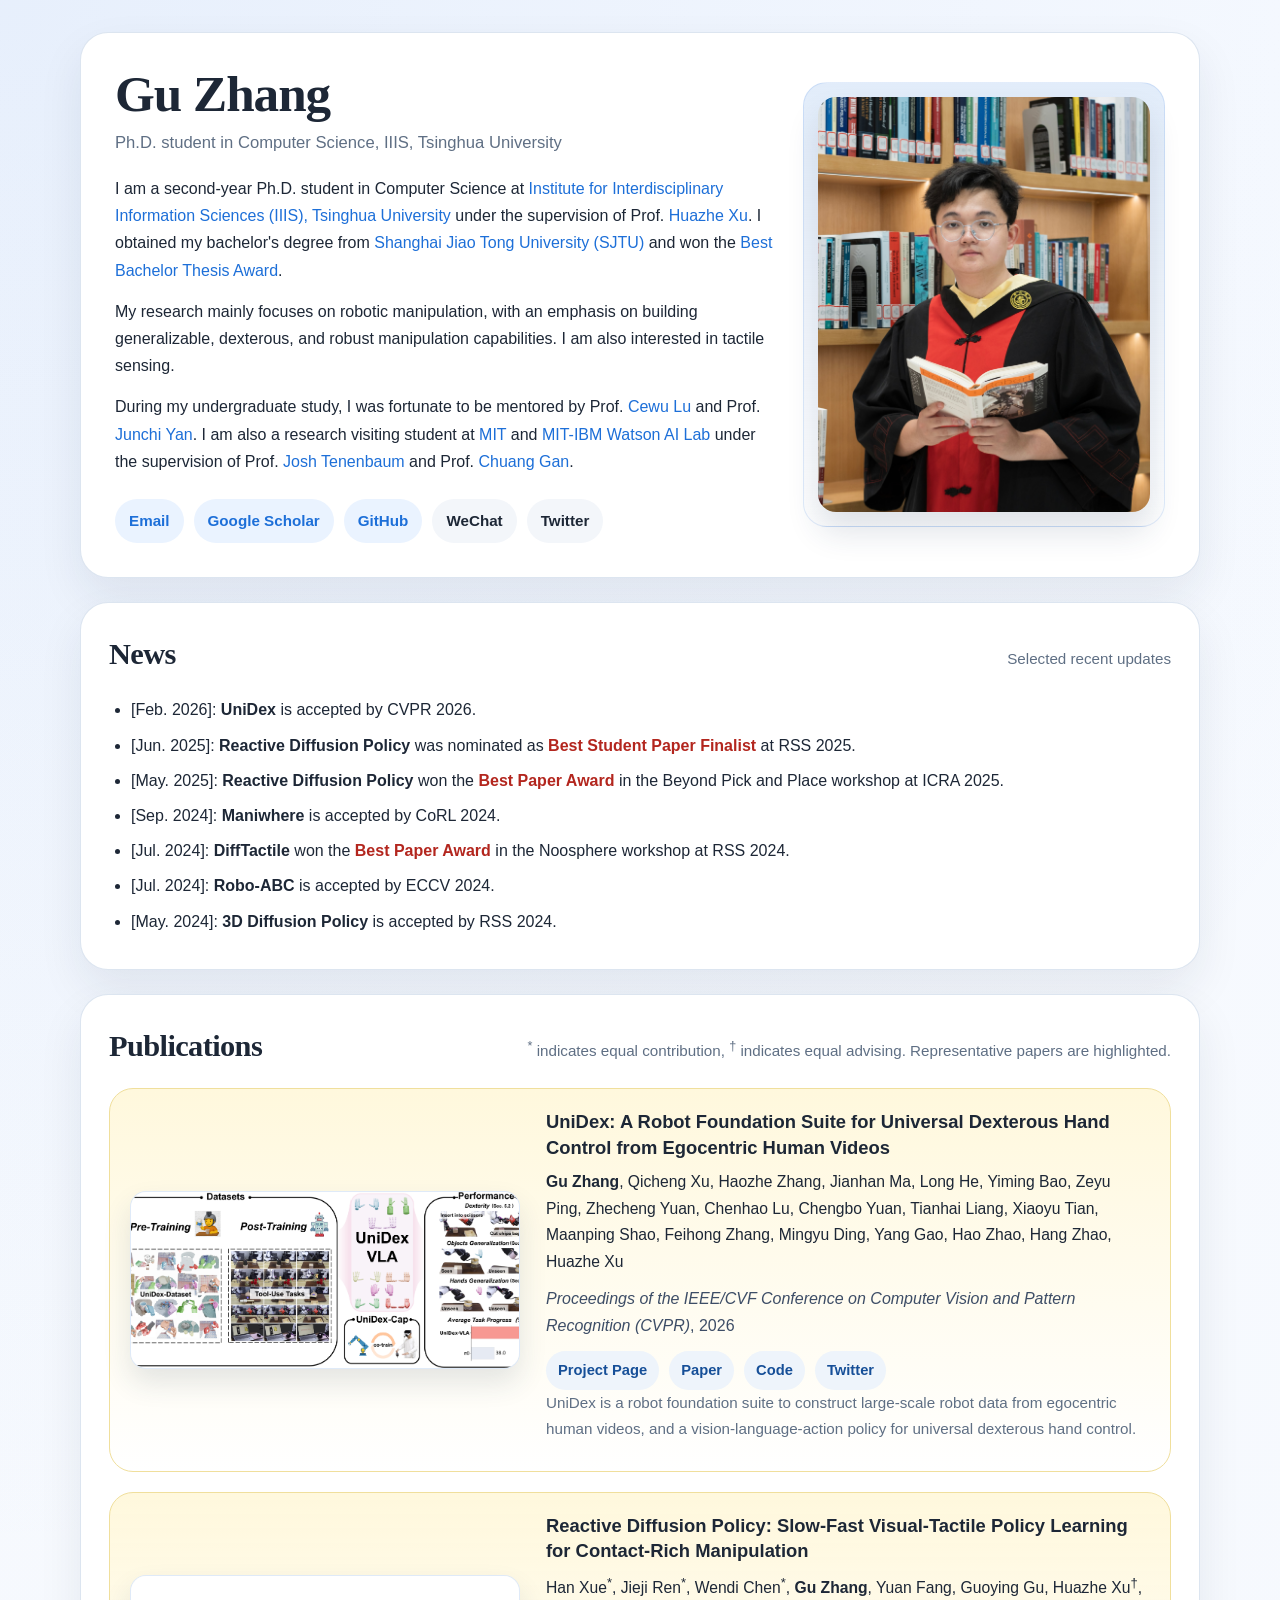
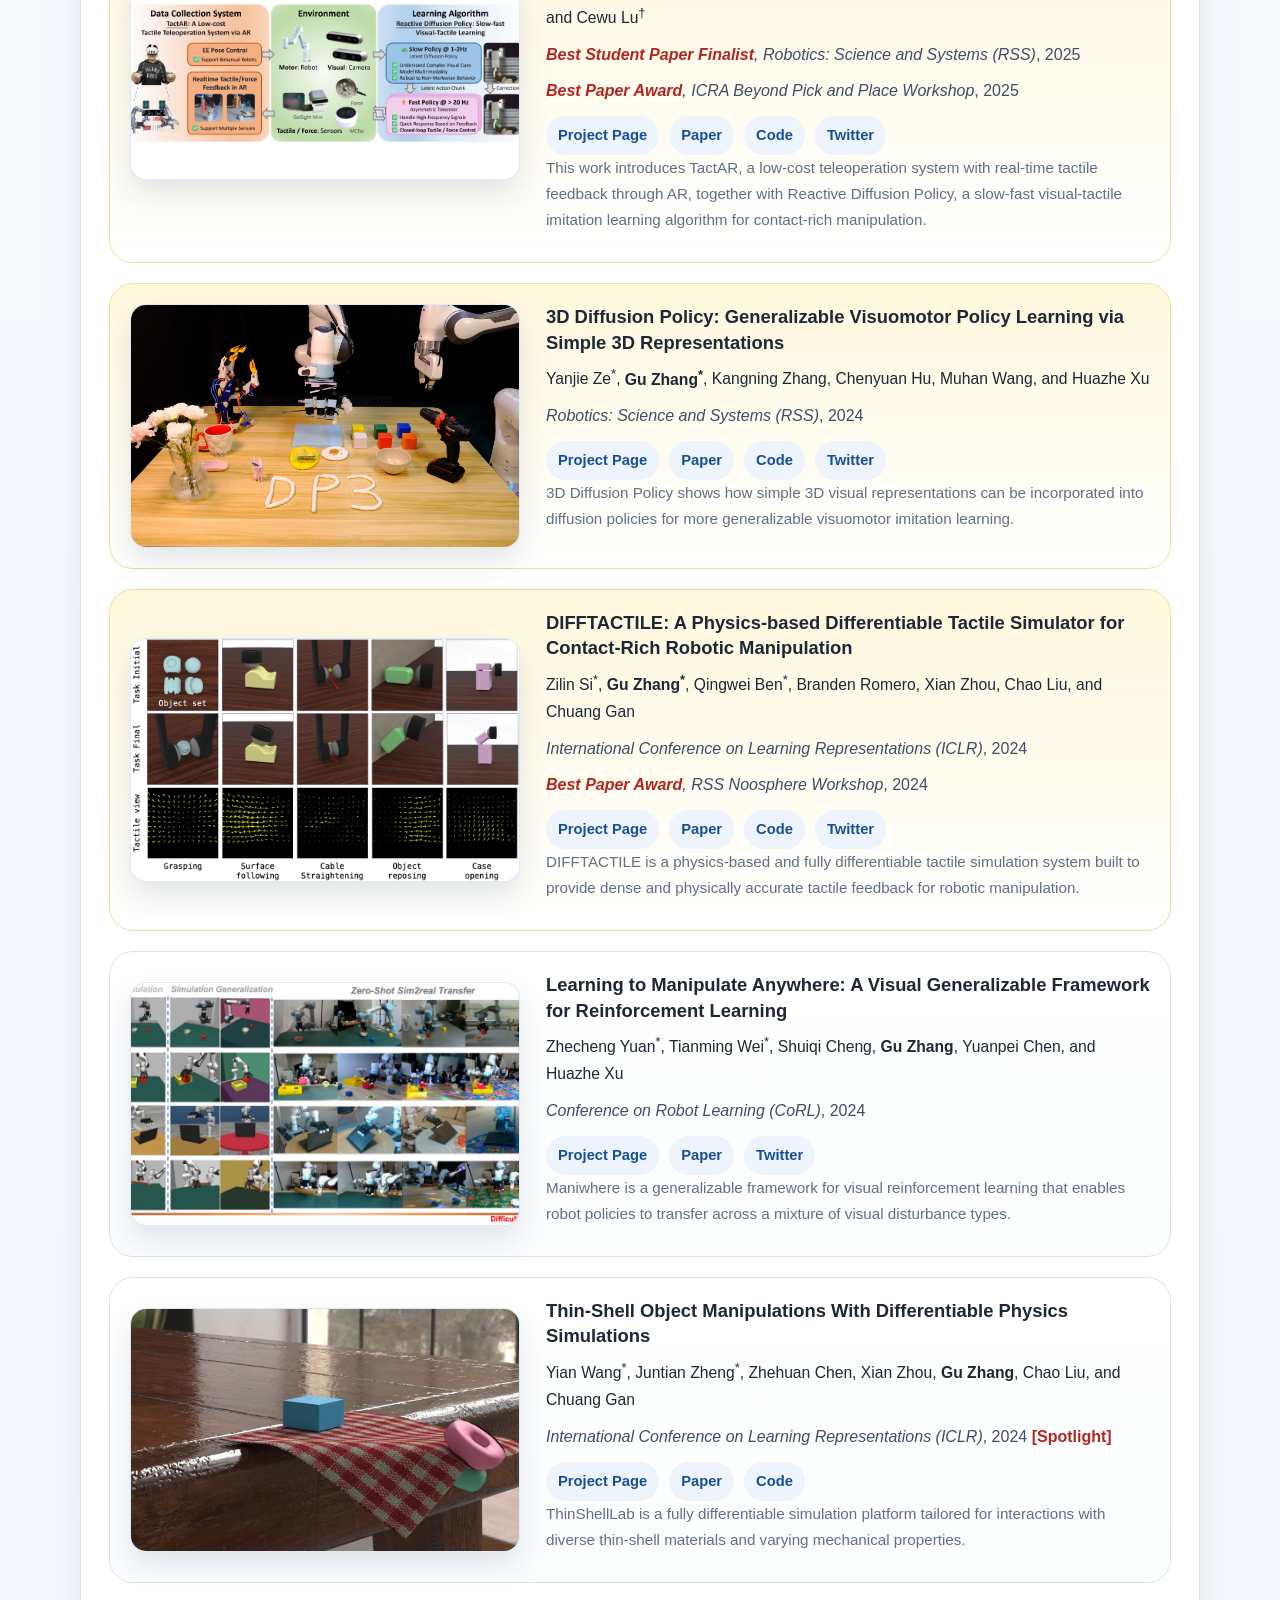
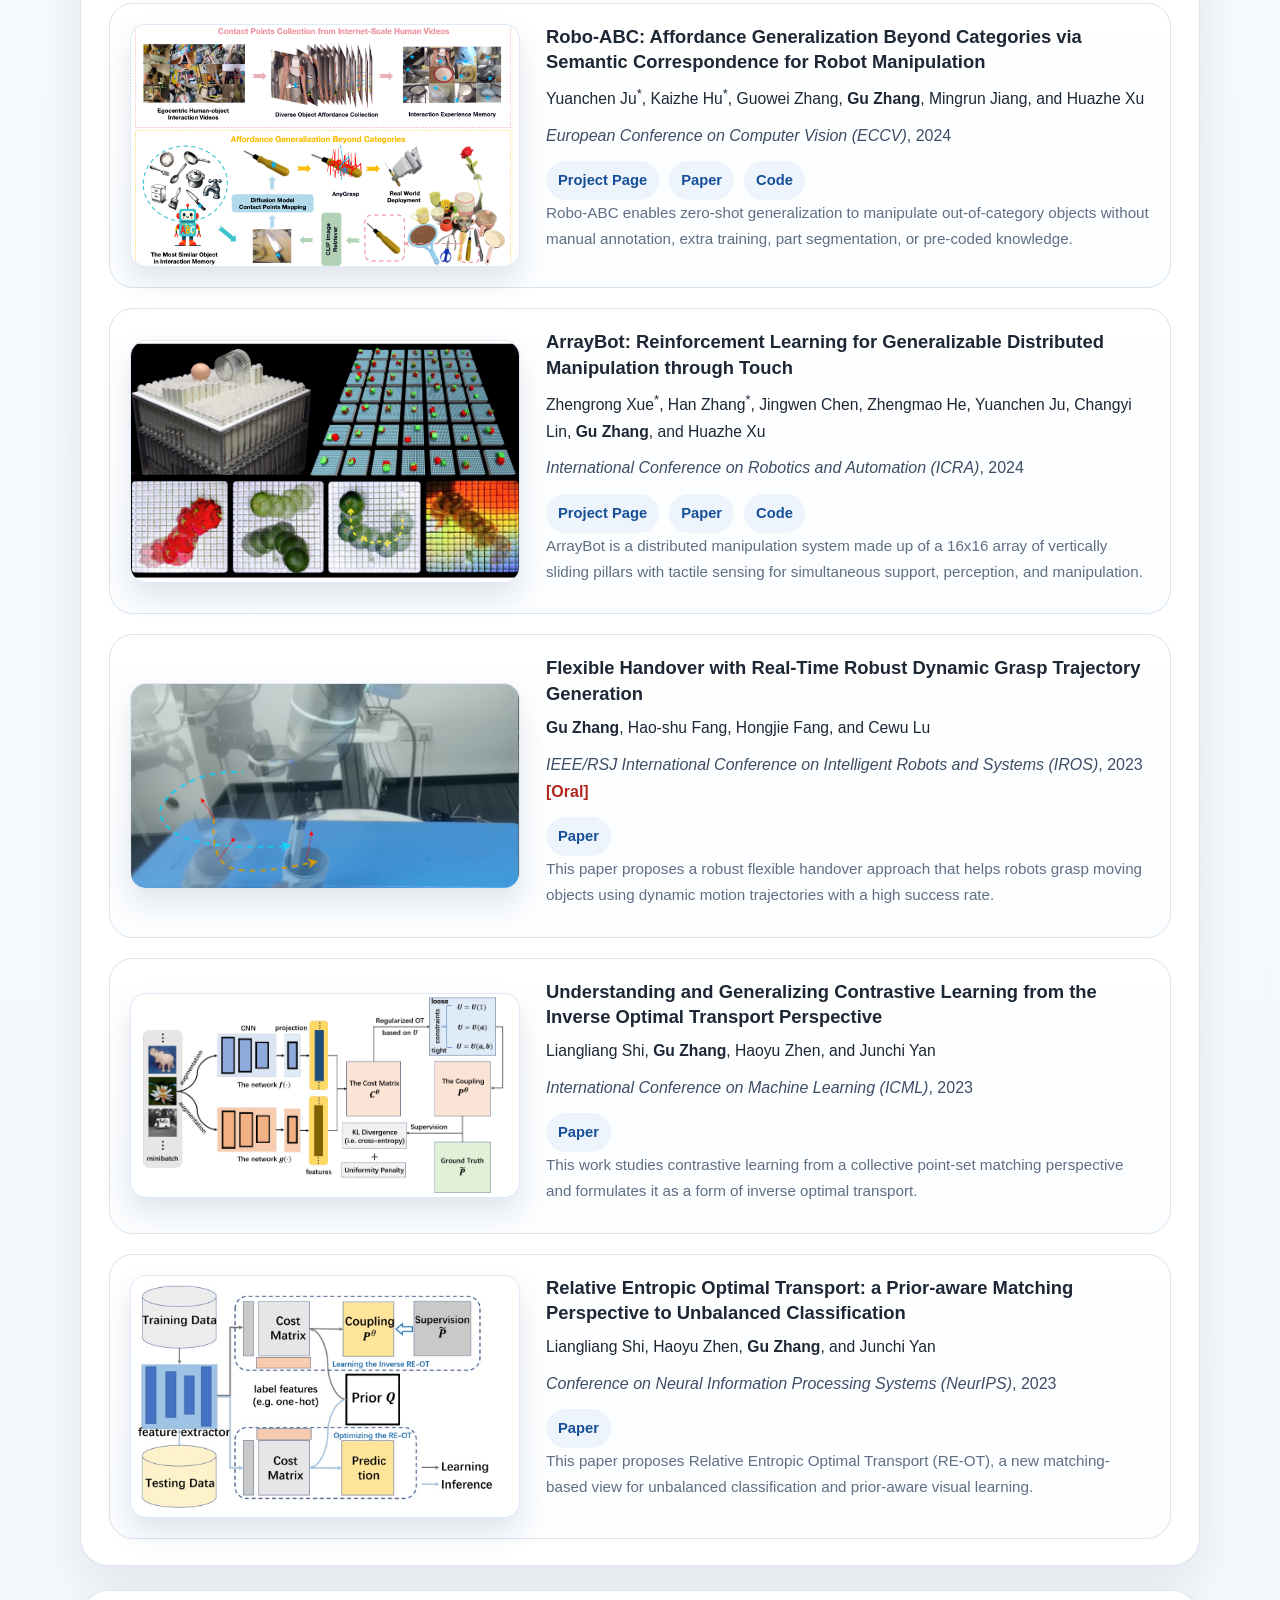
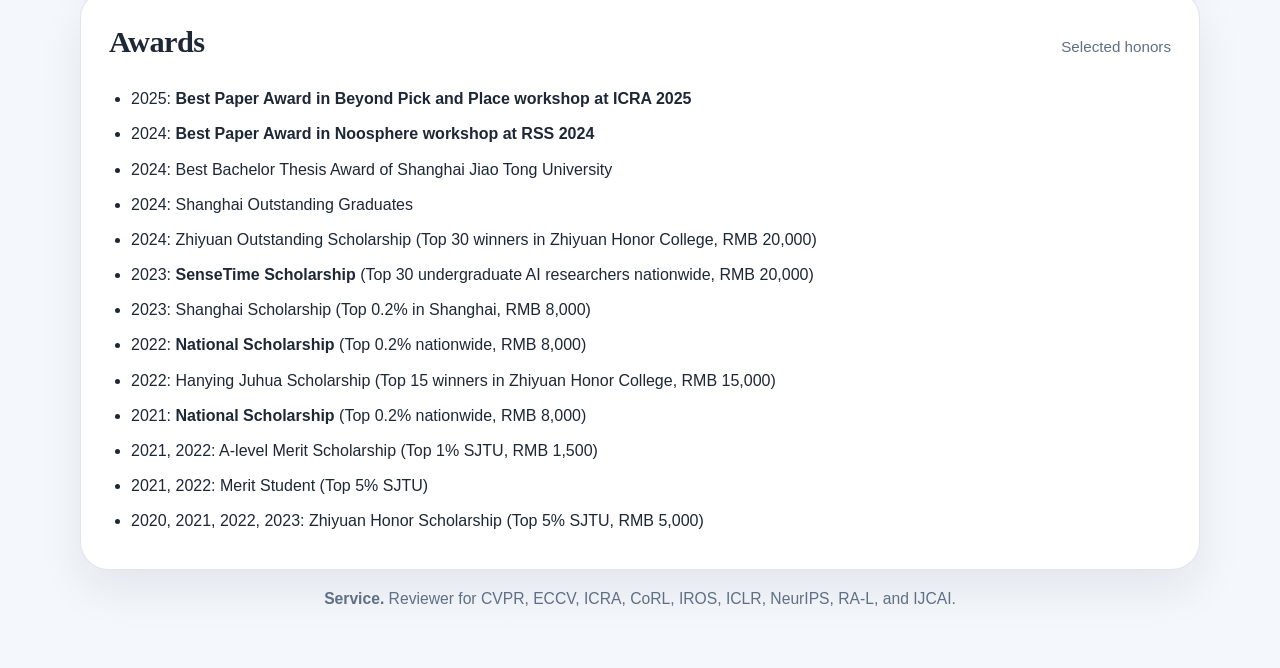
==== commit fc278df5: "Remove visitor map section Co-Authored-By: Claude Opus 4.6 <noreply@anthropic.com>" ====
--- a/index.html
+++ b/index.html
@@ -296,12 +296,6 @@
       display: block;
       border: 0;
       overflow: hidden;
-    }
-
-    .visitor-map-wrapper {
-      display: flex;
-      justify-content: center;
-      padding: 12px 0 4px;
     }
 
     .footer {
@@ -628,15 +622,6 @@
       </ul>
     </section>
 
-    <section class="panel section">
-      <div class="section-header">
-        <h2>Visitor Map</h2>
-      </div>
-      <div class="visitor-map-wrapper">
-        <script type="text/javascript" id="clstr_globe" src="//clustrmaps.com/globe.js?d=E2FMhuDmQorhfPWPK3-7yB1nwZmH8Bnkrt7ztE_b7lU"></script>
-      </div>
-    </section>
-
     <p class="service-line"><strong>Service.</strong> Reviewer for CVPR, ECCV, ICRA, CoRL, IROS, ICLR, NeurIPS, RA-L, and IJCAI.</p>
 
     <!-- <p class="footer">Design adapted from your original content and structure. Original source inspiration: <a href="https://jonbarron.info/">Jon Barron's website</a>.</p> -->
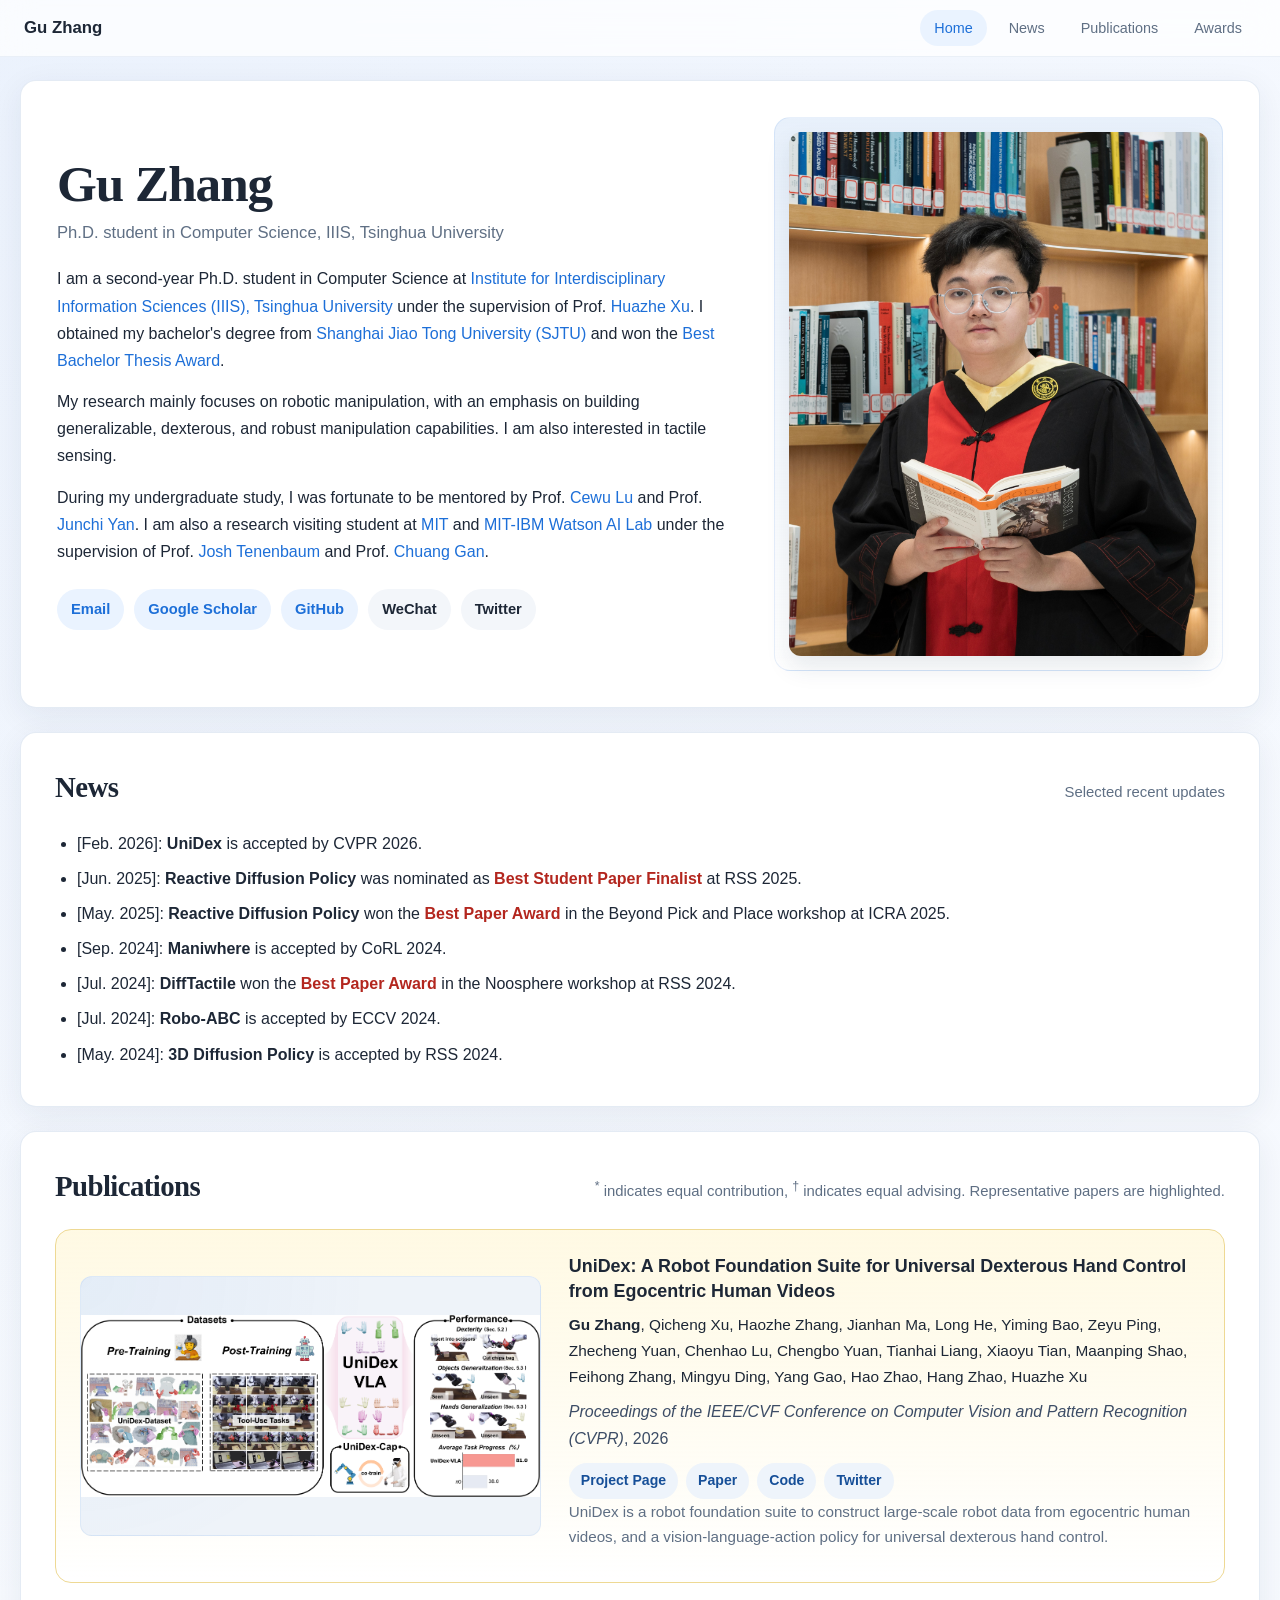
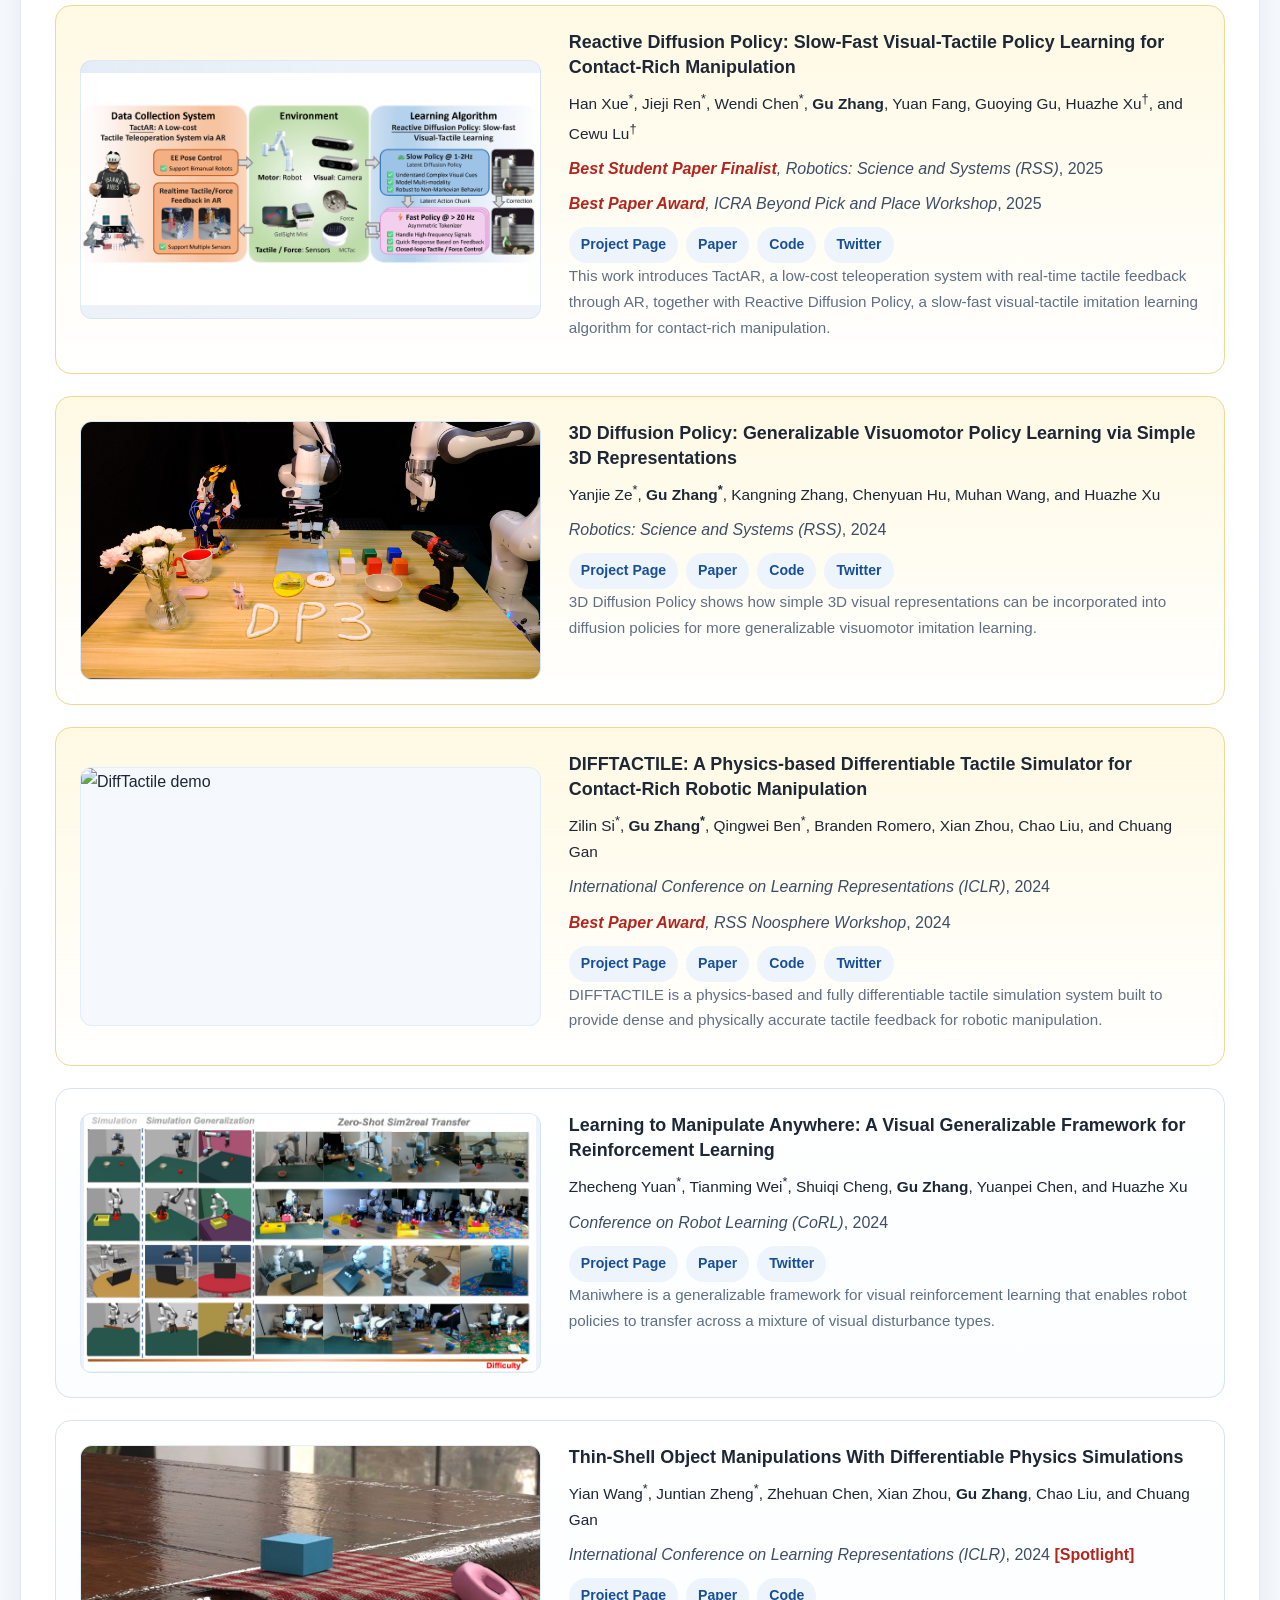
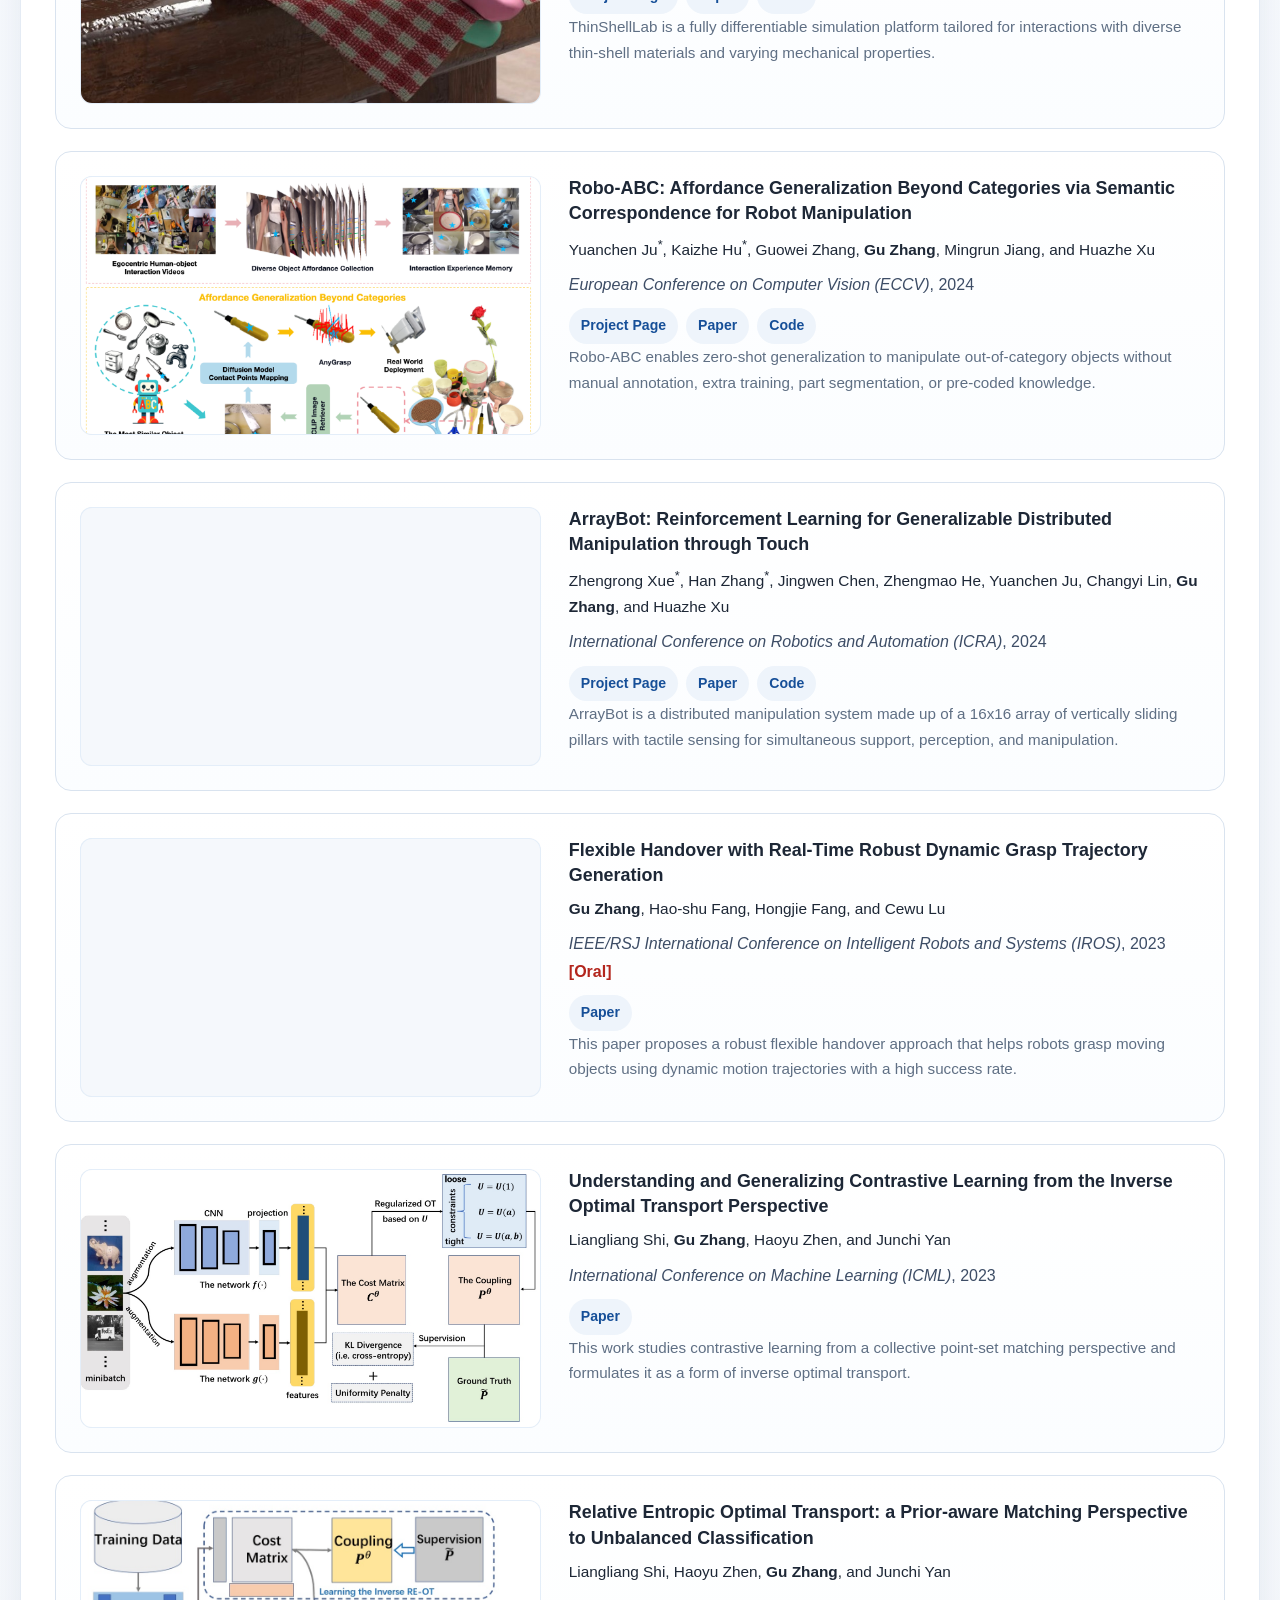
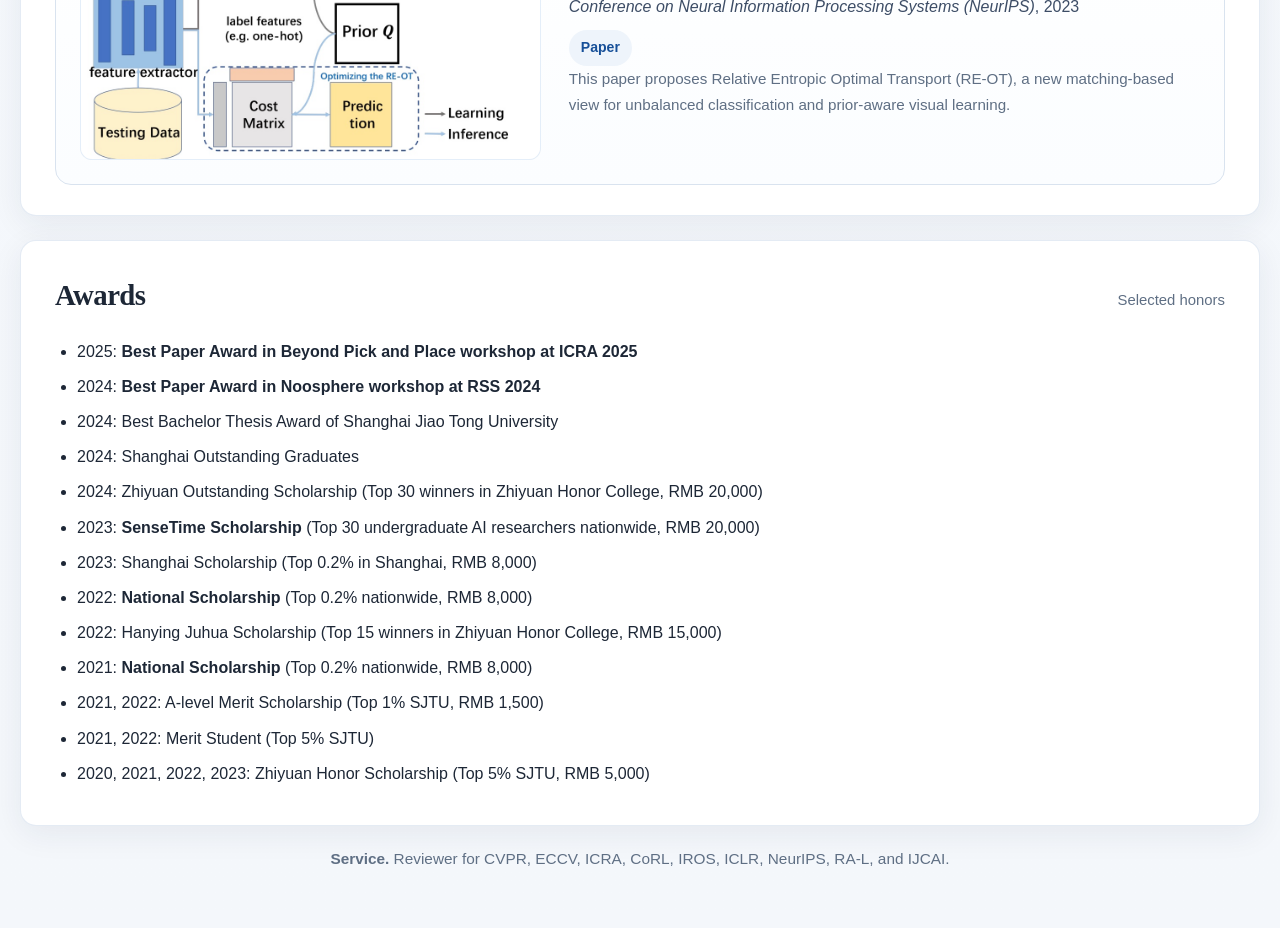
==== commit 3cf32307: "Adjust homepage video loop durations" ====
--- a/index.html
+++ b/index.html
@@ -15,7 +15,13 @@
       --accent: #1d6fd8;
       --accent-soft: #eaf3ff;
       --highlight: #fff7d8;
-      --shadow: 0 20px 45px rgba(22, 37, 64, 0.08);
+      --shadow: 0 8px 32px rgba(22, 37, 64, 0.07);
+      --shadow-hover: 0 12px 40px rgba(22, 37, 64, 0.13);
+      --radius: 16px;
+      --radius-sm: 12px;
+      --page-width: 1240px;
+      --pub-media-ratio: 16 / 9;
+      --transition: 0.25s cubic-bezier(0.4, 0, 0.2, 1);
     }
 
     * {
@@ -24,14 +30,15 @@
 
     html {
       scroll-behavior: smooth;
+      scroll-padding-top: 72px;
     }
 
     body {
       margin: 0;
-      font-family: "Avenir Next", "Segoe UI", "Helvetica Neue", Arial, sans-serif;
+      font-family: -apple-system, BlinkMacSystemFont, "Segoe UI", "Helvetica Neue", Arial, sans-serif;
       color: var(--text);
       background:
-        radial-gradient(circle at top left, rgba(41, 111, 216, 0.08), transparent 28%),
+        radial-gradient(circle at top left, rgba(41, 111, 216, 0.06), transparent 28%),
         linear-gradient(180deg, #f7faff 0%, #f4f7fb 100%);
       line-height: 1.7;
     }
@@ -39,6 +46,7 @@
     a {
       color: var(--accent);
       text-decoration: none;
+      transition: color var(--transition);
     }
 
     a:hover {
@@ -50,23 +58,80 @@
       max-width: 100%;
     }
 
+    /* ─── Fixed Nav ─── */
+    .nav {
+      position: fixed;
+      top: 0;
+      left: 0;
+      right: 0;
+      z-index: 100;
+      padding: 0 24px;
+      background: rgba(255, 255, 255, 0.72);
+      backdrop-filter: blur(16px);
+      -webkit-backdrop-filter: blur(16px);
+      border-bottom: 1px solid rgba(217, 227, 239, 0.5);
+      transition: box-shadow var(--transition);
+    }
+
+    .nav.scrolled {
+      box-shadow: 0 2px 20px rgba(22, 37, 64, 0.08);
+    }
+
+    .nav-inner {
+      display: flex;
+      align-items: center;
+      justify-content: space-between;
+      max-width: var(--page-width);
+      margin: 0 auto;
+      height: 56px;
+    }
+
+    .nav-brand {
+      font-weight: 700;
+      font-size: 1.05rem;
+      color: var(--text);
+    }
+
+    .nav-links {
+      display: flex;
+      gap: 8px;
+    }
+
+    .nav-links a {
+      padding: 6px 14px;
+      border-radius: 999px;
+      color: var(--muted);
+      font-size: 0.9rem;
+      font-weight: 500;
+      transition: all var(--transition);
+    }
+
+    .nav-links a:hover,
+    .nav-links a.active {
+      color: var(--accent);
+      background: var(--accent-soft);
+    }
+
+    /* ─── Page ─── */
     .page {
-      width: min(1120px, calc(100% - 32px));
-      margin: 32px auto 56px;
-    }
-
+      width: min(var(--page-width), calc(100% - 32px));
+      margin: 80px auto 56px;
+    }
+
+    /* ─── Panel ─── */
     .panel {
       background: var(--card);
-      border: 1px solid rgba(217, 227, 239, 0.9);
-      border-radius: 28px;
+      border: 1px solid rgba(217, 227, 239, 0.7);
+      border-radius: var(--radius);
       box-shadow: var(--shadow);
     }
 
+    /* ─── Hero ─── */
     .hero {
       display: grid;
-      grid-template-columns: minmax(0, 1.55fr) minmax(260px, 0.85fr);
-      gap: 28px;
-      padding: 34px;
+      grid-template-columns: minmax(0, 1.45fr) minmax(300px, 0.95fr);
+      gap: 32px;
+      padding: 36px;
       align-items: center;
       overflow: hidden;
     }
@@ -100,12 +165,20 @@
     .link-chip {
       display: inline-flex;
       align-items: center;
-      padding: 9px 14px;
+      padding: 8px 14px;
       border-radius: 999px;
       background: var(--accent-soft);
       color: var(--accent);
-      font-size: 0.95rem;
+      font-size: 0.92rem;
       font-weight: 600;
+      transition: all var(--transition);
+    }
+
+    .link-chip:hover {
+      background: var(--accent);
+      color: #fff;
+      transform: translateY(-1px);
+      box-shadow: 0 4px 12px rgba(29, 111, 216, 0.25);
     }
 
     .link-chip.secondary {
@@ -113,34 +186,40 @@
       color: var(--text);
     }
 
+    .link-chip.secondary:hover {
+      background: #e4e9f0;
+      color: var(--text);
+      box-shadow: 0 4px 12px rgba(22, 37, 64, 0.1);
+    }
+
     .portrait-card {
       position: relative;
       padding: 14px;
-      border-radius: 24px;
+      border-radius: var(--radius);
       background:
-        linear-gradient(180deg, rgba(29, 111, 216, 0.13), rgba(255, 255, 255, 0.88)),
+        linear-gradient(180deg, rgba(29, 111, 216, 0.1), rgba(255, 255, 255, 0.88)),
         #ffffff;
-      border: 1px solid rgba(29, 111, 216, 0.12);
+      border: 1px solid rgba(29, 111, 216, 0.1);
+      transition: transform var(--transition), box-shadow var(--transition);
+    }
+
+    .portrait-card:hover {
+      transform: translateY(-4px);
+      box-shadow: 0 16px 40px rgba(29, 111, 216, 0.12);
     }
 
     .portrait-card img {
       width: 100%;
       aspect-ratio: 4 / 5;
       object-fit: cover;
-      border-radius: 18px;
-      box-shadow: 0 20px 32px rgba(34, 57, 92, 0.14);
-    }
-
-    .portrait-note {
-      margin-top: 12px;
-      color: var(--muted);
-      font-size: 0.92rem;
-      text-align: center;
-    }
-
+      border-radius: var(--radius-sm);
+      box-shadow: 0 12px 24px rgba(34, 57, 92, 0.1);
+    }
+
+    /* ─── Sections ─── */
     .section {
       margin-top: 24px;
-      padding: 26px 28px;
+      padding: 30px 34px;
     }
 
     .section-header {
@@ -148,13 +227,13 @@
       align-items: baseline;
       justify-content: space-between;
       gap: 16px;
-      margin-bottom: 16px;
+      margin-bottom: 18px;
     }
 
     .section h2 {
       margin: 0;
       font-family: "Iowan Old Style", "Palatino Linotype", Georgia, serif;
-      font-size: 1.9rem;
+      font-size: 1.8rem;
       font-weight: 600;
       letter-spacing: -0.02em;
     }
@@ -163,9 +242,10 @@
     .section > p {
       margin: 0;
       color: var(--muted);
-      font-size: 0.95rem;
-    }
-
+      font-size: 0.93rem;
+    }
+
+    /* ─── News ─── */
     .news-list,
     .plain-list {
       margin: 0;
@@ -177,27 +257,38 @@
       margin-bottom: 8px;
     }
 
+    /* ─── Publications ─── */
     .pub-list {
       display: grid;
-      gap: 20px;
+      gap: 22px;
     }
 
     .pub-card {
       display: grid;
-      grid-template-columns: clamp(300px, 31vw, 390px) minmax(0, 1fr);
-      gap: 26px;
-      padding: 20px;
+      grid-template-columns: clamp(360px, 36vw, 500px) minmax(0, 1fr);
+      gap: 28px;
+      padding: 24px;
       border: 1px solid var(--line);
-      border-radius: 24px;
+      border-radius: var(--radius);
       background: linear-gradient(180deg, #ffffff 0%, #fbfdff 100%);
       align-items: start;
+      transition: transform var(--transition), box-shadow var(--transition);
+    }
+
+    .pub-card:hover {
+      transform: translateY(-3px);
+      box-shadow: var(--shadow-hover);
     }
 
     .pub-card.featured {
       background:
-        linear-gradient(180deg, rgba(255, 247, 216, 0.88), rgba(255, 255, 255, 0.98)),
+        linear-gradient(180deg, rgba(255, 247, 216, 0.7), rgba(255, 255, 255, 0.98)),
         #ffffff;
-      border-color: #f0df9c;
+      border-color: #eed994;
+    }
+
+    .pub-card.featured:hover {
+      box-shadow: 0 12px 40px rgba(200, 170, 60, 0.12);
     }
 
     .pub-image {
@@ -205,44 +296,61 @@
       align-items: center;
       justify-content: center;
       align-self: center;
-    }
-
-    .pub-image img {
       width: 100%;
-      height: auto;
+      aspect-ratio: var(--pub-media-ratio);
+      overflow: hidden;
+      border-radius: var(--radius-sm);
+      background:
+        radial-gradient(circle at top left, rgba(29, 111, 216, 0.08), transparent 55%),
+        #f5f8fc;
+    }
+
+    .pub-image img,
+    .pub-image video {
+      width: 100%;
+      height: 100%;
       display: block;
-      object-fit: cover;
       object-position: center center;
       margin: 0 auto;
-      border-radius: 16px;
-      border: 1px solid rgba(29, 111, 216, 0.1);
+      border-radius: var(--radius-sm);
+      border: 1px solid rgba(29, 111, 216, 0.08);
       background: #f5f8fc;
-      box-shadow: 0 14px 28px rgba(37, 58, 89, 0.12);
-    }
-
-    .pub-image.banner img {
-      aspect-ratio: 2.2 / 1;
-    }
-
-    .pub-image.wide img {
-      aspect-ratio: 1.9 / 1;
-    }
-
-    .pub-image.standard img {
-      aspect-ratio: 1.6 / 1;
-    }
-
-    .pub-image.square img {
-      aspect-ratio: 1 / 1;
-    }
-
-    .pub-image.tall img {
-      aspect-ratio: 1.2 / 1;
+      box-shadow: 0 8px 20px rgba(37, 58, 89, 0.08);
+      transition: transform var(--transition);
+    }
+
+    .pub-card:hover .pub-image img,
+    .pub-card:hover .pub-image video {
+      transform: scale(1.03);
+    }
+
+    .pub-image img {
+      object-fit: cover;
+    }
+
+    .pub-image video {
+      object-fit: contain;
+      background:
+        radial-gradient(circle at top left, rgba(29, 111, 216, 0.05), transparent 55%),
+        #eef3f9;
+    }
+
+    .pub-image.banner img,
+    .pub-image.banner video,
+    .pub-image.wide img,
+    .pub-image.wide video,
+    .pub-image.standard img,
+    .pub-image.standard video,
+    .pub-image.square img,
+    .pub-image.square video,
+    .pub-image.tall img,
+    .pub-image.tall video {
+      aspect-ratio: var(--pub-media-ratio);
     }
 
     .pub-title {
       margin: 0 0 8px;
-      font-size: 1.15rem;
+      font-size: 1.12rem;
       line-height: 1.4;
       font-weight: 700;
     }
@@ -250,11 +358,11 @@
     .meta,
     .authors,
     .abstract {
-      margin: 0 0 9px;
+      margin: 0 0 8px;
     }
 
     .authors {
-      font-size: 0.98rem;
+      font-size: 0.96rem;
     }
 
     .meta {
@@ -269,17 +377,24 @@
     .pub-links {
       display: flex;
       flex-wrap: wrap;
-      gap: 10px;
-      margin-top: 12px;
+      gap: 8px;
+      margin-top: 10px;
     }
 
     .pub-links a {
-      padding: 7px 12px;
+      padding: 6px 12px;
       border-radius: 999px;
       background: #eef4fb;
       color: #164f98;
-      font-size: 0.92rem;
+      font-size: 0.88rem;
       font-weight: 600;
+      transition: all var(--transition);
+    }
+
+    .pub-links a:hover {
+      background: var(--accent);
+      color: #fff;
+      transform: translateY(-1px);
     }
 
     .github-star-button {
@@ -298,6 +413,7 @@
       overflow: hidden;
     }
 
+    /* ─── Footer ─── */
     .footer {
       margin-top: 20px;
       text-align: right;
@@ -306,12 +422,13 @@
     }
 
     .service-line {
-      margin: 16px 4px 0;
+      margin: 20px 4px 0;
       color: var(--muted);
-      font-size: 0.98rem;
+      font-size: 0.96rem;
       text-align: center;
     }
 
+    /* ─── Responsive ─── */
     @media (max-width: 920px) {
       .hero,
       .pub-card {
@@ -319,7 +436,7 @@
       }
 
       .page {
-        width: min(100% - 20px, 1120px);
+        width: min(100% - 20px, var(--page-width));
       }
 
       .hero {
@@ -329,28 +446,85 @@
       .section {
         padding: 22px 20px;
       }
+
+      .nav-brand {
+        font-size: 0.95rem;
+      }
+
+      .nav-links a {
+        padding: 6px 10px;
+        font-size: 0.84rem;
+      }
+
+      .pub-card {
+        gap: 18px;
+        padding: 20px;
+      }
+
+      .pub-image {
+        aspect-ratio: 16 / 10;
+      }
     }
 
     @media (max-width: 600px) {
       .page {
-        margin-top: 18px;
+        margin-top: 68px;
         margin-bottom: 32px;
       }
 
       .hero-copy h1 {
-        font-size: 2.4rem;
+        font-size: 2.2rem;
       }
 
       .section-header {
         flex-direction: column;
         align-items: flex-start;
       }
+
+      .nav-inner {
+        height: 48px;
+      }
+
+      .nav-links {
+        gap: 4px;
+      }
+
+      .nav-links a {
+        padding: 5px 8px;
+        font-size: 0.8rem;
+      }
+
+      .section {
+        padding: 20px 16px;
+      }
+
+      .pub-card {
+        padding: 16px;
+      }
+
+      .pub-image {
+        aspect-ratio: 4 / 3;
+      }
     }
   </style>
 </head>
 <body>
+
+  <!-- ─── Fixed Navigation ─── -->
+  <nav class="nav" id="navbar">
+    <div class="nav-inner">
+      <span class="nav-brand">Gu Zhang</span>
+      <div class="nav-links">
+        <a href="#home" class="active">Home</a>
+        <a href="#news">News</a>
+        <a href="#publications">Publications</a>
+        <a href="#awards">Awards</a>
+      </div>
+    </div>
+  </nav>
+
   <main class="page">
-    <section class="panel hero">
+    <section class="panel hero" id="home">
       <div class="hero-copy">
         <h1>Gu Zhang</h1>
         <p class="subtitle">Ph.D. student in Computer Science, IIIS, Tsinghua University</p>
@@ -366,12 +540,11 @@
         </div>
       </div>
       <div class="portrait-card">
-        <img src="images/guzhang-graduate.jpg" alt="Portrait of Gu Zhang">
-
+        <img src="images/guzhang-graduate.jpg" alt="Portrait of Gu Zhang" loading="eager" fetchpriority="high" decoding="async">
       </div>
     </section>
 
-    <section class="panel section">
+    <section class="panel section" id="news">
       <div class="section-header">
         <h2>News</h2>
         <p>Selected recent updates</p>
@@ -384,23 +557,20 @@
         <li>[Jul. 2024]: <strong>DiffTactile</strong> won the <strong style="color:#b3261e;">Best Paper Award</strong> in the Noosphere workshop at RSS 2024.</li>
         <li>[Jul. 2024]: <strong>Robo-ABC</strong> is accepted by ECCV 2024.</li>
         <li>[May. 2024]: <strong>3D Diffusion Policy</strong> is accepted by RSS 2024.</li>
-        <!-- <li>[Jan. 2024]: <strong>ArrayBot</strong> is accepted by ICRA 2024.</li>
-        <li>[Jan. 2024]: Two papers are accepted by ICLR 2024, one is <strong>Spotlight</strong>.</li>
-        <li>[Sep. 2023]: One paper is accepted by NeurIPS 2023.</li>
-        <li>[Jun. 2023]: One paper, <strong>Flexible Handover</strong>, is accepted by IROS 2023.</li>
-        <li>[Apr. 2023]: One paper, <strong>IOT-CL</strong>, is accepted by ICML 2023.</li> -->
       </ul>
     </section>
 
-    <section class="panel section">
+    <section class="panel section" id="publications">
       <div class="section-header">
         <h2>Publications</h2>
-        <p><sup>*</sup> indicates equal contribution, <sup>†</sup> indicates equal advising. Representative papers are highlighted.</p>
+        <p><sup>*</sup> indicates equal contribution, <sup>&dagger;</sup> indicates equal advising. Representative papers are highlighted.</p>
       </div>
 
       <div class="pub-list">
         <article class="pub-card featured">
-          <div class="pub-image banner"><img src="images/unidex.png" alt="UniDex cover" loading="lazy"></div>
+          <div class="pub-image banner">
+            <video autoplay muted loop playsinline preload="none" poster="images/unidex.png" data-src="assets/videos/unidex-full-web.mp4" data-priority="high" data-loop-end="28"></video>
+          </div>
           <div>
             <h3 class="pub-title">UniDex: A Robot Foundation Suite for Universal Dexterous Hand Control from Egocentric Human Videos</h3>
             <p class="authors"><strong>Gu Zhang</strong>, Qicheng Xu, Haozhe Zhang, Jianhan Ma, Long He, Yiming Bao, Zeyu Ping, Zhecheng Yuan, Chenhao Lu, Chengbo Yuan, Tianhai Liang, Xiaoyu Tian, Maanping Shao, Feihong Zhang, Mingyu Ding, Yang Gao, Hao Zhao, Hang Zhao, Huazhe Xu</p>
@@ -424,10 +594,12 @@
         </article>
 
         <article class="pub-card featured">
-          <div class="pub-image wide"><img src="images/RDP.jpg" alt="Reactive Diffusion Policy cover" loading="lazy"></div>
+          <div class="pub-image wide">
+            <video autoplay muted loop playsinline preload="none" poster="images/RDP.jpg" data-src="assets/videos/reactive-diffusion-policy-web.mp4"></video>
+          </div>
           <div>
             <h3 class="pub-title">Reactive Diffusion Policy: Slow-Fast Visual-Tactile Policy Learning for Contact-Rich Manipulation</h3>
-            <p class="authors">Han Xue<sup>*</sup>, Jieji Ren<sup>*</sup>, Wendi Chen<sup>*</sup>, <strong>Gu Zhang</strong>, Yuan Fang, Guoying Gu, Huazhe Xu<sup>†</sup>, and Cewu Lu<sup>†</sup></p>
+            <p class="authors">Han Xue<sup>*</sup>, Jieji Ren<sup>*</sup>, Wendi Chen<sup>*</sup>, <strong>Gu Zhang</strong>, Yuan Fang, Guoying Gu, Huazhe Xu<sup>&dagger;</sup>, and Cewu Lu<sup>&dagger;</sup></p>
             <p class="meta"><em><strong style="color:#b3261e;">Best Student Paper Finalist</strong>, Robotics: Science and Systems (RSS)</em>, 2025</p>
             <p class="meta"><em><strong style="color:#b3261e;">Best Paper Award</strong>, ICRA Beyond Pick and Place Workshop</em>, 2025</p>
             <div class="pub-links">
@@ -448,10 +620,10 @@
           </div>
         </article>
 
-        
-
         <article class="pub-card featured">
-          <div class="pub-image standard"><img src="images/dp3.jpg" alt="3D Diffusion Policy cover" loading="lazy"></div>
+          <div class="pub-image standard">
+            <video autoplay muted loop playsinline preload="none" poster="images/dp3.jpg" data-src="assets/videos/dp3-web.mp4" data-loop-end="11.5"></video>
+          </div>
           <div>
             <h3 class="pub-title">3D Diffusion Policy: Generalizable Visuomotor Policy Learning via Simple 3D Representations</h3>
             <p class="authors">Yanjie Ze<sup>*</sup>, <strong>Gu Zhang<sup>*</sup></strong>, Kangning Zhang, Chenyuan Hu, Muhan Wang, and Huazhe Xu</p>
@@ -475,7 +647,7 @@
         </article>
 
         <article class="pub-card featured">
-          <div class="pub-image standard"><img src="images/iclr.png" alt="DIFFTACTILE cover" loading="lazy"></div>
+          <div class="pub-image standard"><img src="https://difftactile.github.io/static/gifs/surface.gif" alt="DiffTactile demo" loading="lazy" decoding="async"></div>
           <div>
             <h3 class="pub-title">DIFFTACTILE: A Physics-based Differentiable Tactile Simulator for Contact-Rich Robotic Manipulation</h3>
             <p class="authors">Zilin Si<sup>*</sup>, <strong>Gu Zhang<sup>*</sup></strong>, Qingwei Ben<sup>*</sup>, Branden Romero, Xian Zhou, Chao Liu, and Chuang Gan</p>
@@ -500,7 +672,9 @@
         </article>
 
         <article class="pub-card">
-          <div class="pub-image standard"><img src="images/maniwhere.jpg" alt="Maniwhere cover" loading="lazy"></div>
+          <div class="pub-image standard">
+            <video autoplay muted loop playsinline preload="none" poster="images/maniwhere.jpg" data-src="assets/videos/maniwhere-web.mp4"></video>
+          </div>
           <div>
             <h3 class="pub-title">Learning to Manipulate Anywhere: A Visual Generalizable Framework for Reinforcement Learning</h3>
             <p class="authors">Zhecheng Yuan<sup>*</sup>, Tianming Wei<sup>*</sup>, Shuiqi Cheng, <strong>Gu Zhang</strong>, Yuanpei Chen, and Huazhe Xu</p>
@@ -515,7 +689,7 @@
         </article>
 
         <article class="pub-card">
-          <div class="pub-image standard"><img src="images/corl.jpeg" alt="ThinShellLab cover" loading="lazy"></div>
+          <div class="pub-image standard"><img src="images/corl.jpeg" alt="ThinShellLab cover" loading="lazy" decoding="async"></div>
           <div>
             <h3 class="pub-title">Thin-Shell Object Manipulations With Differentiable Physics Simulations</h3>
             <p class="authors">Yian Wang<sup>*</sup>, Juntian Zheng<sup>*</sup>, Zhehuan Chen, Xian Zhou, <strong>Gu Zhang</strong>, Chao Liu, and Chuang Gan</p>
@@ -530,7 +704,7 @@
         </article>
 
         <article class="pub-card">
-          <div class="pub-image standard"><img src="images/roboabc.jpg" alt="Robo-ABC cover" loading="lazy"></div>
+          <div class="pub-image standard"><img src="images/roboabc.jpg" alt="Robo-ABC cover" loading="lazy" decoding="async"></div>
           <div>
             <h3 class="pub-title">Robo-ABC: Affordance Generalization Beyond Categories via Semantic Correspondence for Robot Manipulation</h3>
             <p class="authors">Yuanchen Ju<sup>*</sup>, Kaizhe Hu<sup>*</sup>, Guowei Zhang, <strong>Gu Zhang</strong>, Mingrun Jiang, and Huazhe Xu</p>
@@ -545,7 +719,7 @@
         </article>
 
         <article class="pub-card">
-          <div class="pub-image standard"><img src="images/arraybot.jpeg" alt="ArrayBot cover" loading="lazy"></div>
+          <div class="pub-image standard"><img src="images/arraybot.jpeg" alt="ArrayBot cover" loading="lazy" decoding="async"></div>
           <div>
             <h3 class="pub-title">ArrayBot: Reinforcement Learning for Generalizable Distributed Manipulation through Touch</h3>
             <p class="authors">Zhengrong Xue<sup>*</sup>, Han Zhang<sup>*</sup>, Jingwen Chen, Zhengmao He, Yuanchen Ju, Changyi Lin, <strong>Gu Zhang</strong>, and Huazhe Xu</p>
@@ -560,7 +734,7 @@
         </article>
 
         <article class="pub-card">
-          <div class="pub-image wide"><img src="images/iros2023.png" alt="Flexible Handover cover" loading="lazy"></div>
+          <div class="pub-image wide"><img src="images/iros2023.png" alt="Flexible Handover cover" loading="lazy" decoding="async"></div>
           <div>
             <h3 class="pub-title">Flexible Handover with Real-Time Robust Dynamic Grasp Trajectory Generation</h3>
             <p class="authors"><strong>Gu Zhang</strong>, Hao-shu Fang, Hongjie Fang, and Cewu Lu</p>
@@ -573,7 +747,7 @@
         </article>
 
         <article class="pub-card">
-          <div class="pub-image wide"><img src="images/icml2023.jpeg" alt="IOT-CL cover" loading="lazy"></div>
+          <div class="pub-image wide"><img src="images/icml2023.jpeg" alt="IOT-CL cover" loading="lazy" decoding="async"></div>
           <div>
             <h3 class="pub-title">Understanding and Generalizing Contrastive Learning from the Inverse Optimal Transport Perspective</h3>
             <p class="authors">Liangliang Shi, <strong>Gu Zhang</strong>, Haoyu Zhen, and Junchi Yan</p>
@@ -586,7 +760,7 @@
         </article>
 
         <article class="pub-card">
-          <div class="pub-image standard"><img src="images/nips.jpeg" alt="Relative Entropic Optimal Transport cover" loading="lazy"></div>
+          <div class="pub-image standard"><img src="images/nips.jpeg" alt="Relative Entropic Optimal Transport cover" loading="lazy" decoding="async"></div>
           <div>
             <h3 class="pub-title">Relative Entropic Optimal Transport: a Prior-aware Matching Perspective to Unbalanced Classification</h3>
             <p class="authors">Liangliang Shi, Haoyu Zhen, <strong>Gu Zhang</strong>, and Junchi Yan</p>
@@ -600,7 +774,7 @@
       </div>
     </section>
 
-    <section class="panel section">
+    <section class="panel section" id="awards">
       <div class="section-header">
         <h2>Awards</h2>
         <p>Selected honors</p>
@@ -623,8 +797,89 @@
     </section>
 
     <p class="service-line"><strong>Service.</strong> Reviewer for CVPR, ECCV, ICRA, CoRL, IROS, ICLR, NeurIPS, RA-L, and IJCAI.</p>
-
-    <!-- <p class="footer">Design adapted from your original content and structure. Original source inspiration: <a href="https://jonbarron.info/">Jon Barron's website</a>.</p> -->
   </main>
+
+  <script>
+    // Nav scroll shadow
+    const nav = document.getElementById('navbar');
+    window.addEventListener('scroll', () => {
+      nav.classList.toggle('scrolled', window.scrollY > 10);
+    }, { passive: true });
+
+    // Active nav link on scroll
+    const sections = document.querySelectorAll('section[id]');
+    const navLinks = document.querySelectorAll('.nav-links a');
+
+    const observer = new IntersectionObserver((entries) => {
+      entries.forEach(entry => {
+        if (entry.isIntersecting) {
+          navLinks.forEach(link => {
+            link.classList.toggle('active',
+              link.getAttribute('href') === '#' + entry.target.id);
+          });
+        }
+      });
+    }, { rootMargin: '-20% 0px -75% 0px' });
+
+    sections.forEach(section => observer.observe(section));
+
+    // Lazy-load publication videos so the page shows local posters first.
+    const loadVideo = (video) => {
+      if (!video || video.dataset.loaded === 'true') return;
+      video.src = video.dataset.src;
+      video.preload = video.dataset.priority === 'high' ? 'auto' : 'metadata';
+      video.dataset.loaded = 'true';
+      video.load();
+      video.play().catch(() => {});
+    };
+
+    const setupVideoLoop = (video) => {
+      if (!video || video.dataset.loopBound === 'true') return;
+
+      const loopEnd = Number.parseFloat(video.dataset.loopEnd);
+      if (!Number.isFinite(loopEnd) || loopEnd <= 0) {
+        video.dataset.loopBound = 'true';
+        return;
+      }
+
+      const restartVideo = () => {
+        video.currentTime = 0;
+        video.play().catch(() => {});
+      };
+
+      video.addEventListener('timeupdate', () => {
+        const duration = Number.isFinite(video.duration) ? video.duration : loopEnd;
+        const effectiveLoopEnd = Math.min(loopEnd, duration);
+        if (video.currentTime >= effectiveLoopEnd) {
+          restartVideo();
+        }
+      });
+
+      video.dataset.loopBound = 'true';
+    };
+
+    const videos = document.querySelectorAll('video[data-src]');
+    const videoObserver = new IntersectionObserver((entries, currentObserver) => {
+      entries.forEach(entry => {
+        if (!entry.isIntersecting) return;
+        loadVideo(entry.target);
+        currentObserver.unobserve(entry.target);
+      });
+    }, { rootMargin: '240px 0px' });
+
+    videos.forEach(video => {
+      setupVideoLoop(video);
+
+      video.addEventListener('canplay', () => {
+        video.play().catch(() => {});
+      }, { once: true });
+
+      if (video.dataset.priority === 'high') {
+        loadVideo(video);
+      } else {
+        videoObserver.observe(video);
+      }
+    });
+  </script>
 </body>
 </html>
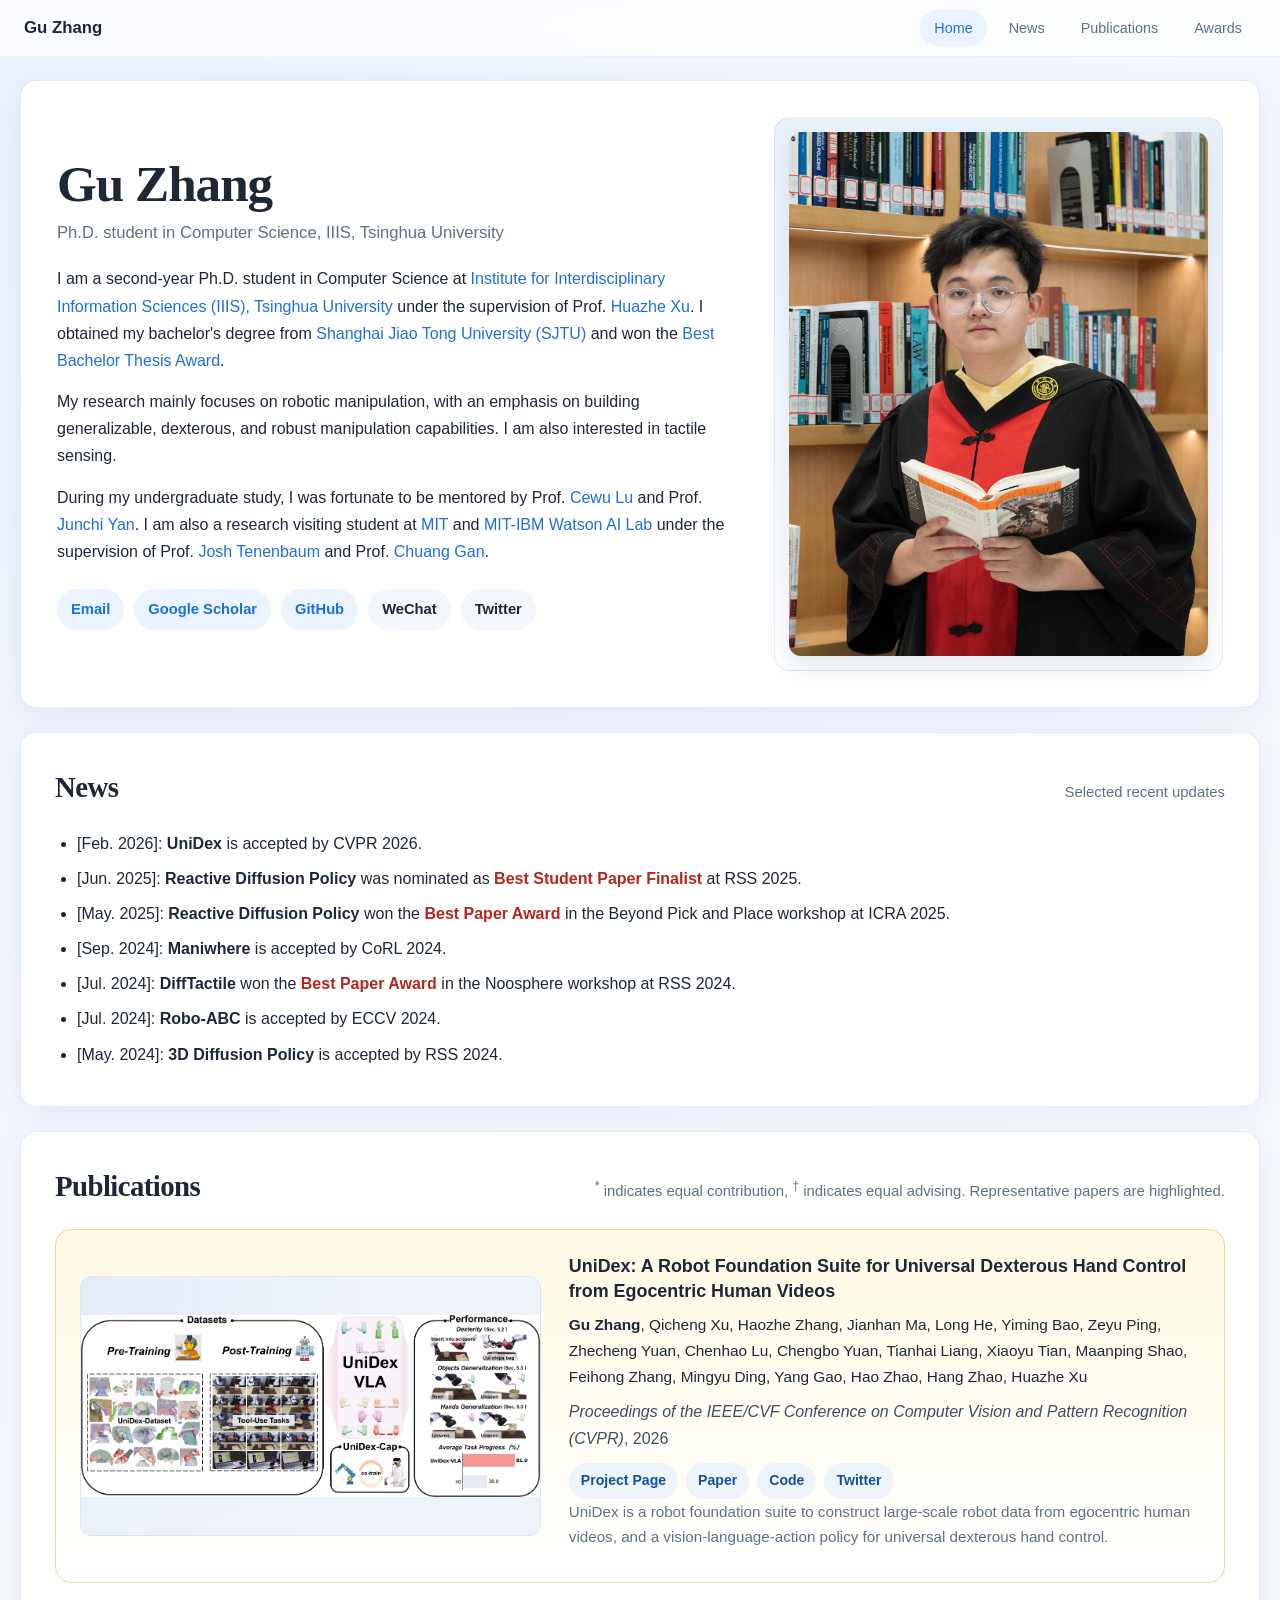
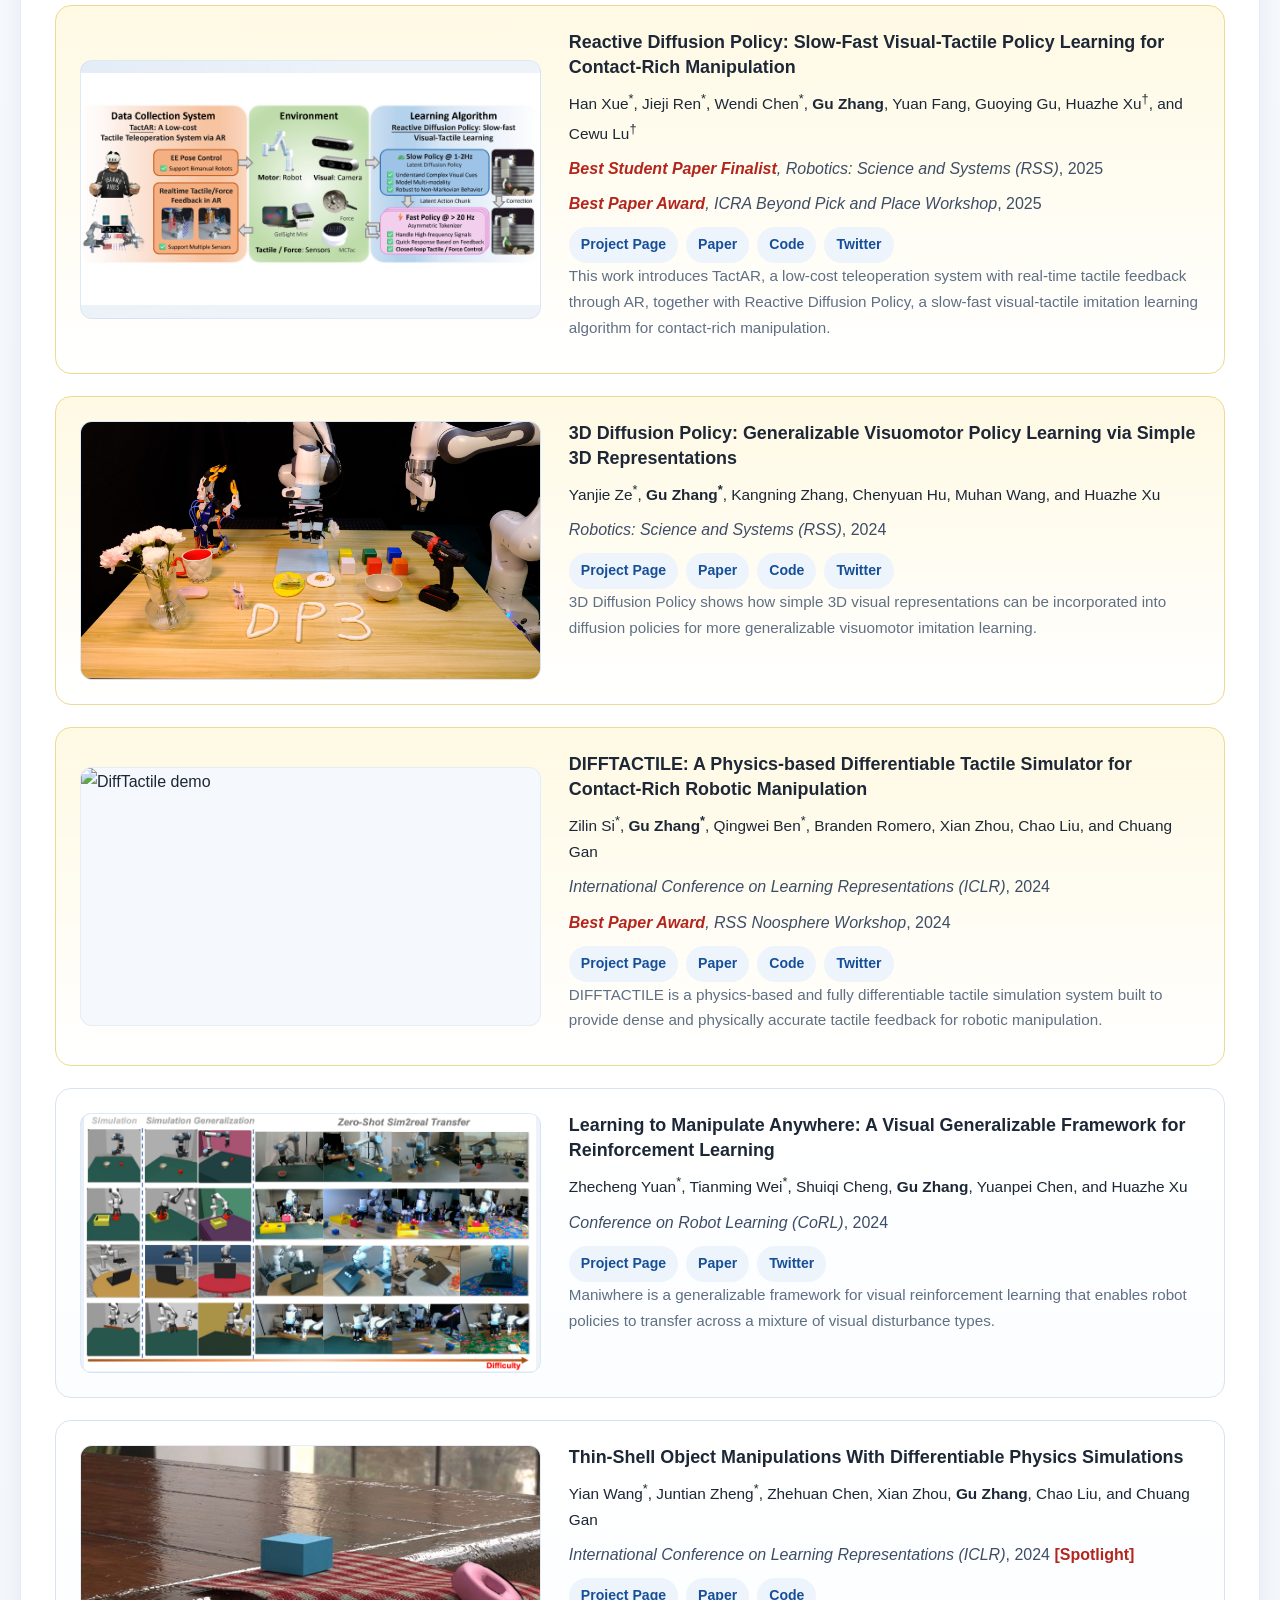
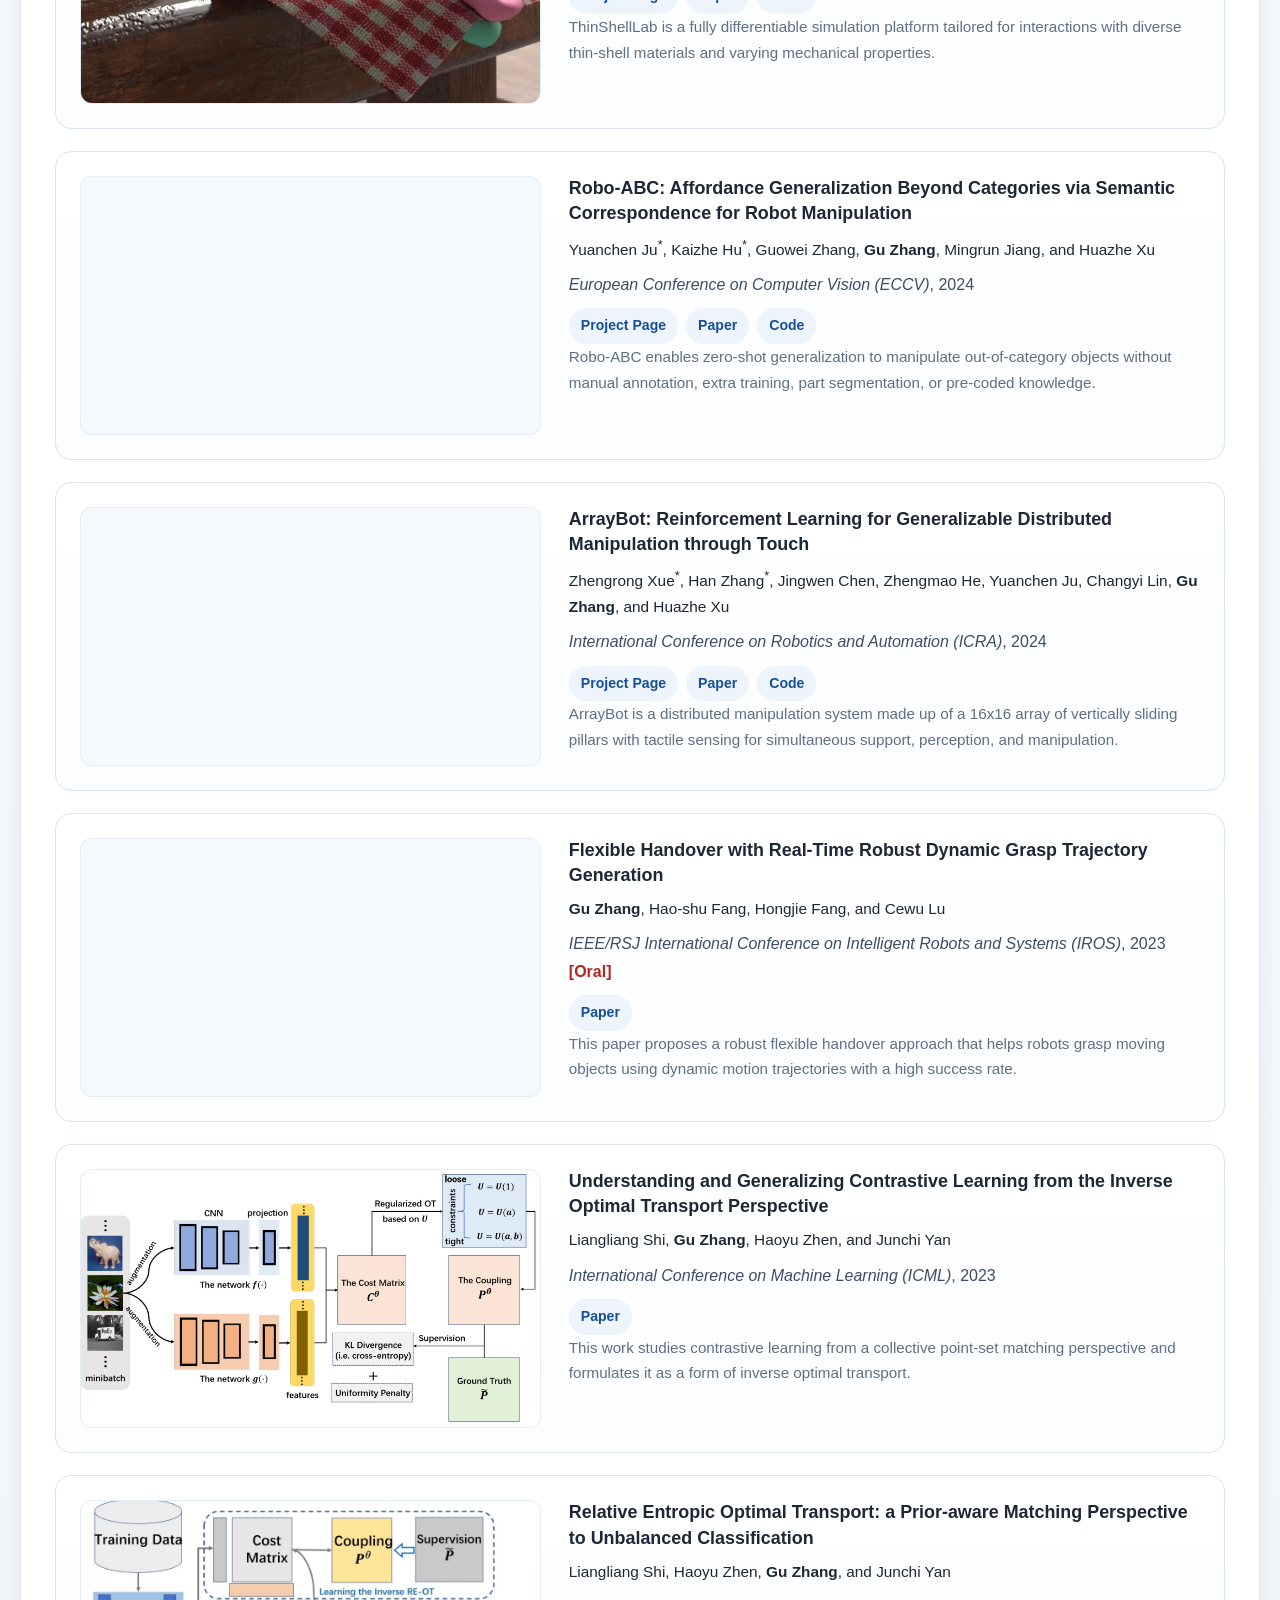
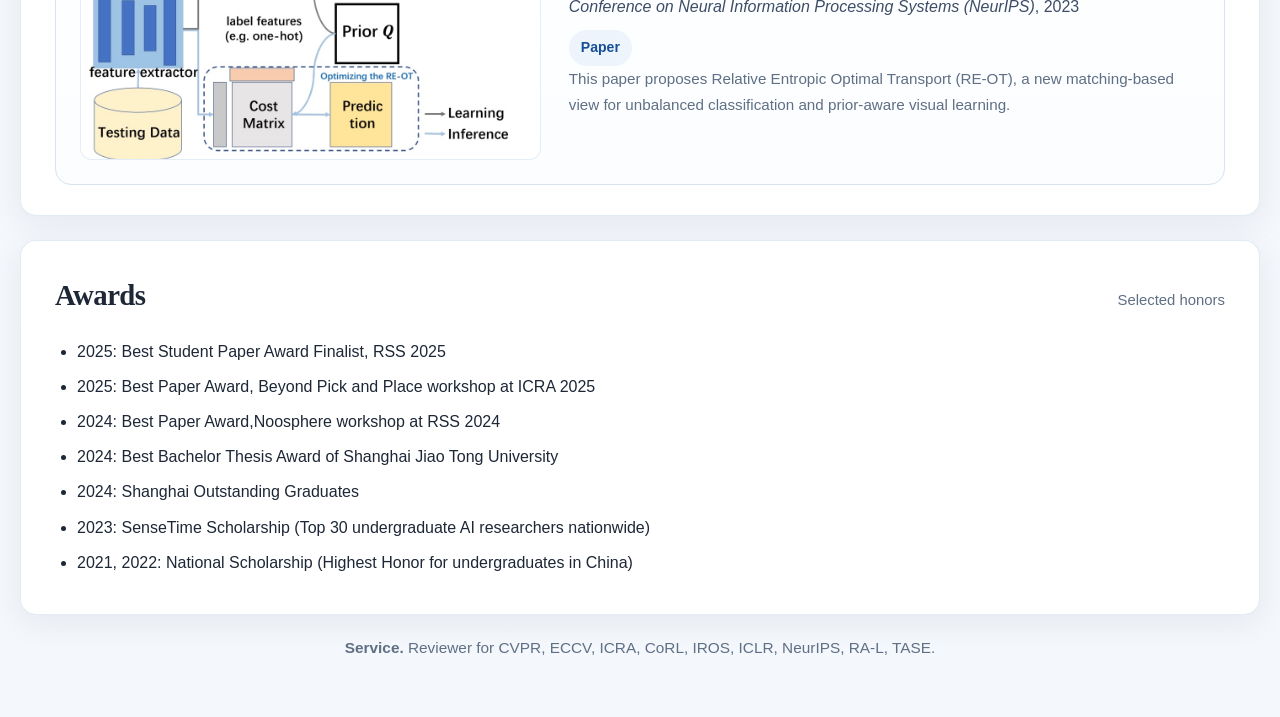
==== commit 2979fdb0: "update" ====
--- a/index.html
+++ b/index.html
@@ -780,23 +780,24 @@
         <p>Selected honors</p>
       </div>
       <ul class="plain-list">
-        <li>2025: <strong>Best Paper Award in Beyond Pick and Place workshop at ICRA 2025</strong></li>
-        <li>2024: <strong>Best Paper Award in Noosphere workshop at RSS 2024</strong></li>
+        <li>2025: Best Student Paper Award Finalist, RSS 2025</li>
+        <li>2025: Best Paper Award, Beyond Pick and Place workshop at ICRA 2025</li>
+        <li>2024: Best Paper Award,Noosphere workshop at RSS 2024</li>
         <li>2024: Best Bachelor Thesis Award of Shanghai Jiao Tong University</li>
         <li>2024: Shanghai Outstanding Graduates</li>
-        <li>2024: Zhiyuan Outstanding Scholarship (Top 30 winners in Zhiyuan Honor College, RMB 20,000)</li>
-        <li>2023: <strong>SenseTime Scholarship</strong> (Top 30 undergraduate AI researchers nationwide, RMB 20,000)</li>
-        <li>2023: Shanghai Scholarship (Top 0.2% in Shanghai, RMB 8,000)</li>
+        <!-- <li>2024: Zhiyuan Outstanding Scholarship (Top 30 winners in Zhiyuan Honor College, RMB 20,000)</li> -->
+        <li>2023: SenseTime Scholarship (Top 30 undergraduate AI researchers nationwide)</li>
+        <!-- <li>2023: Shanghai Scholarship (Top 0.2% in Shanghai, RMB 8,000)</li>
         <li>2022: <strong>National Scholarship</strong> (Top 0.2% nationwide, RMB 8,000)</li>
-        <li>2022: Hanying Juhua Scholarship (Top 15 winners in Zhiyuan Honor College, RMB 15,000)</li>
-        <li>2021: <strong>National Scholarship</strong> (Top 0.2% nationwide, RMB 8,000)</li>
-        <li>2021, 2022: A-level Merit Scholarship (Top 1% SJTU, RMB 1,500)</li>
+        <li>2022: Hanying Juhua Scholarship (Top 15 winners in Zhiyuan Honor College, RMB 15,000)</li> -->
+        <li>2021, 2022: National Scholarship (Highest Honor for undergraduates in China)</li>
+        <!-- <li>2021, 2022: A-level Merit Scholarship (Top 1% SJTU, RMB 1,500)</li>
         <li>2021, 2022: Merit Student (Top 5% SJTU)</li>
-        <li>2020, 2021, 2022, 2023: Zhiyuan Honor Scholarship (Top 5% SJTU, RMB 5,000)</li>
+        <li>2020, 2021, 2022, 2023: Zhiyuan Honor Scholarship (Top 5% SJTU, RMB 5,000)</li> -->
       </ul>
     </section>
 
-    <p class="service-line"><strong>Service.</strong> Reviewer for CVPR, ECCV, ICRA, CoRL, IROS, ICLR, NeurIPS, RA-L, and IJCAI.</p>
+    <p class="service-line"><strong>Service.</strong> Reviewer for CVPR, ECCV, ICRA, CoRL, IROS, ICLR, NeurIPS, RA-L, TASE.</p>
   </main>
 
   <script>
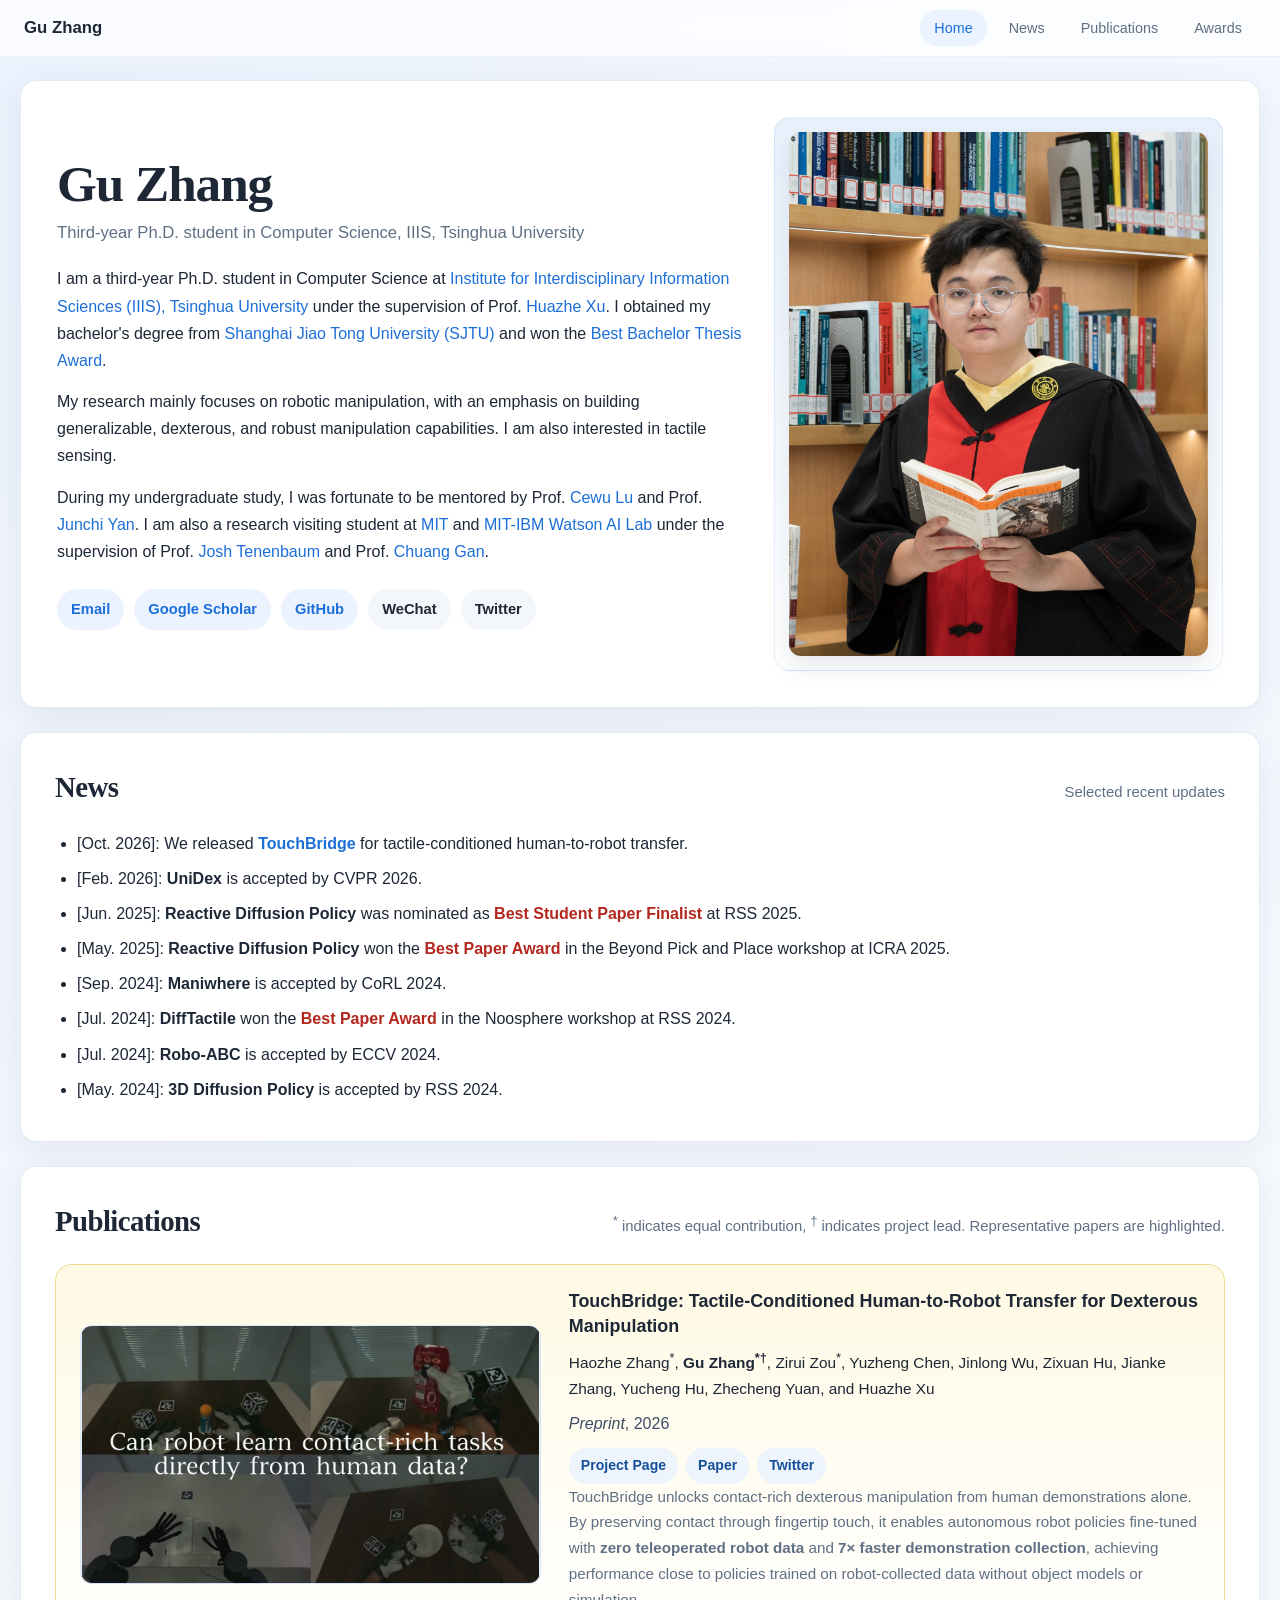
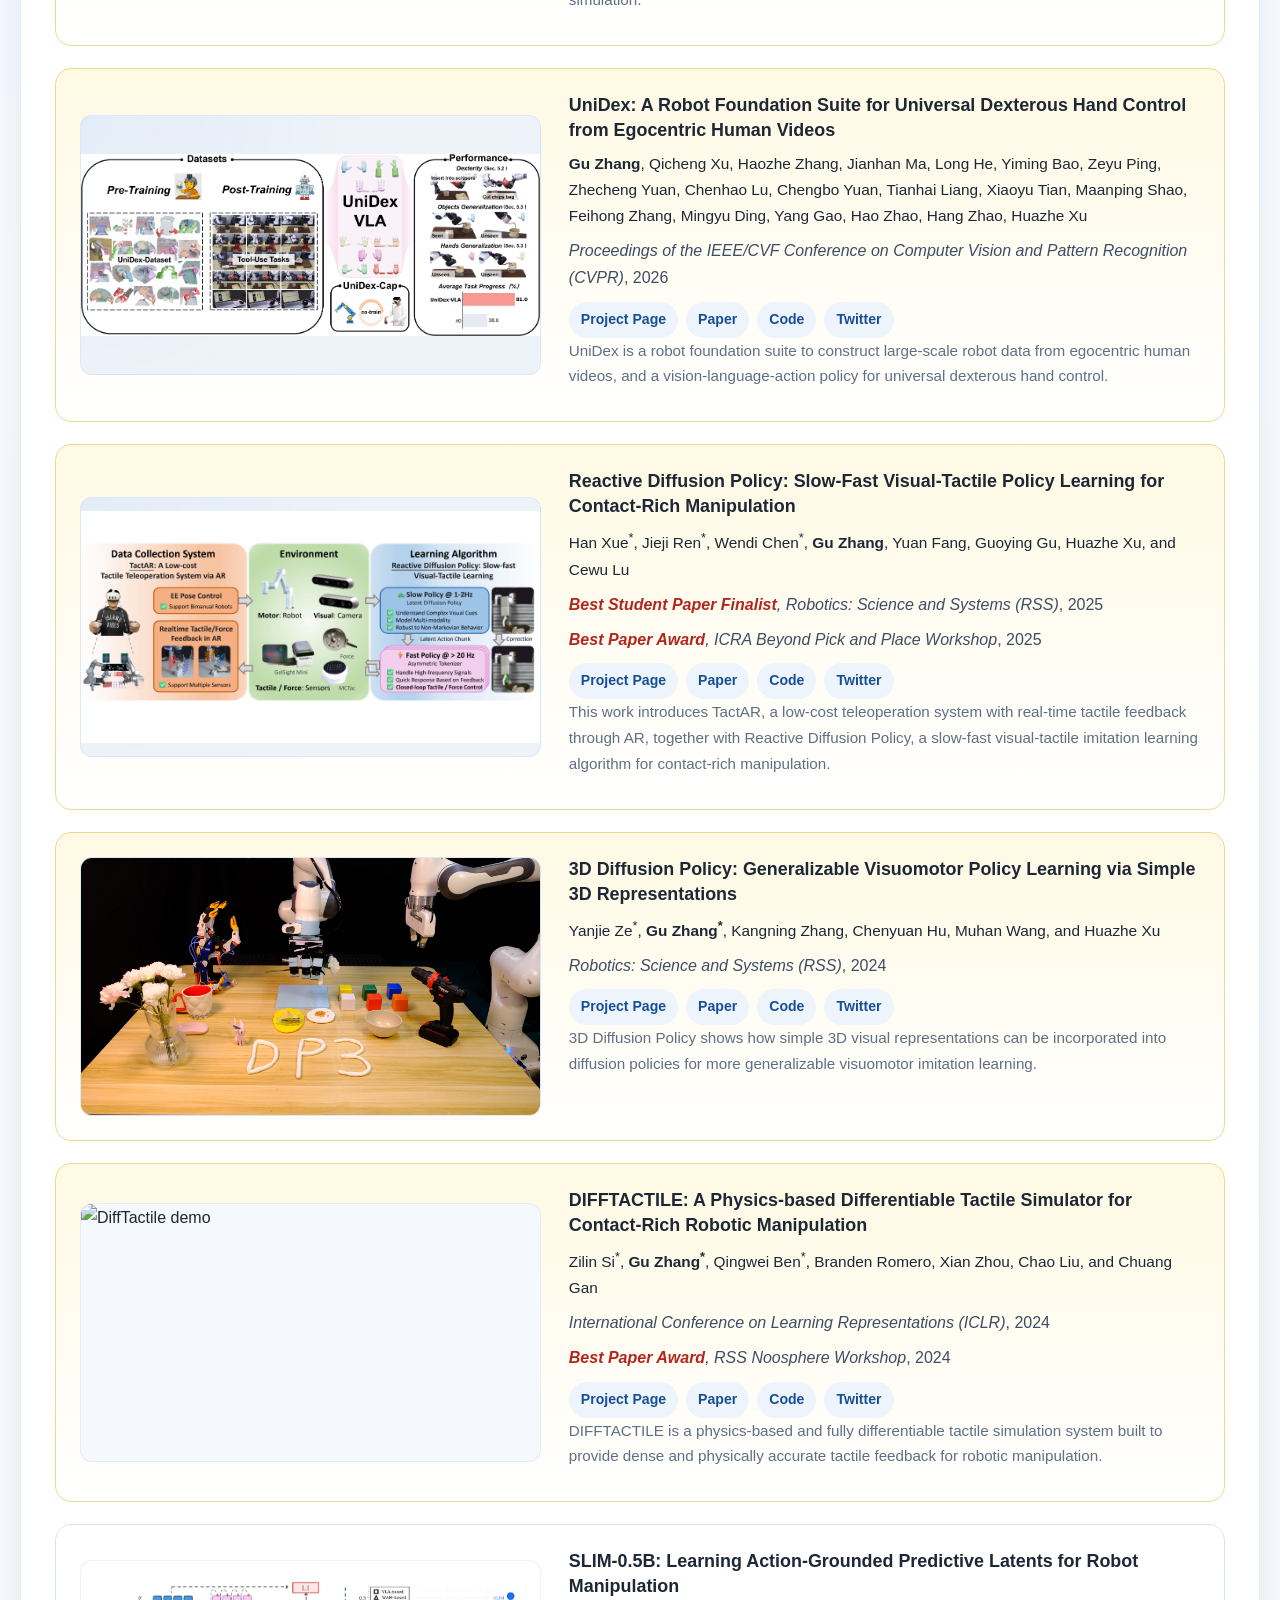
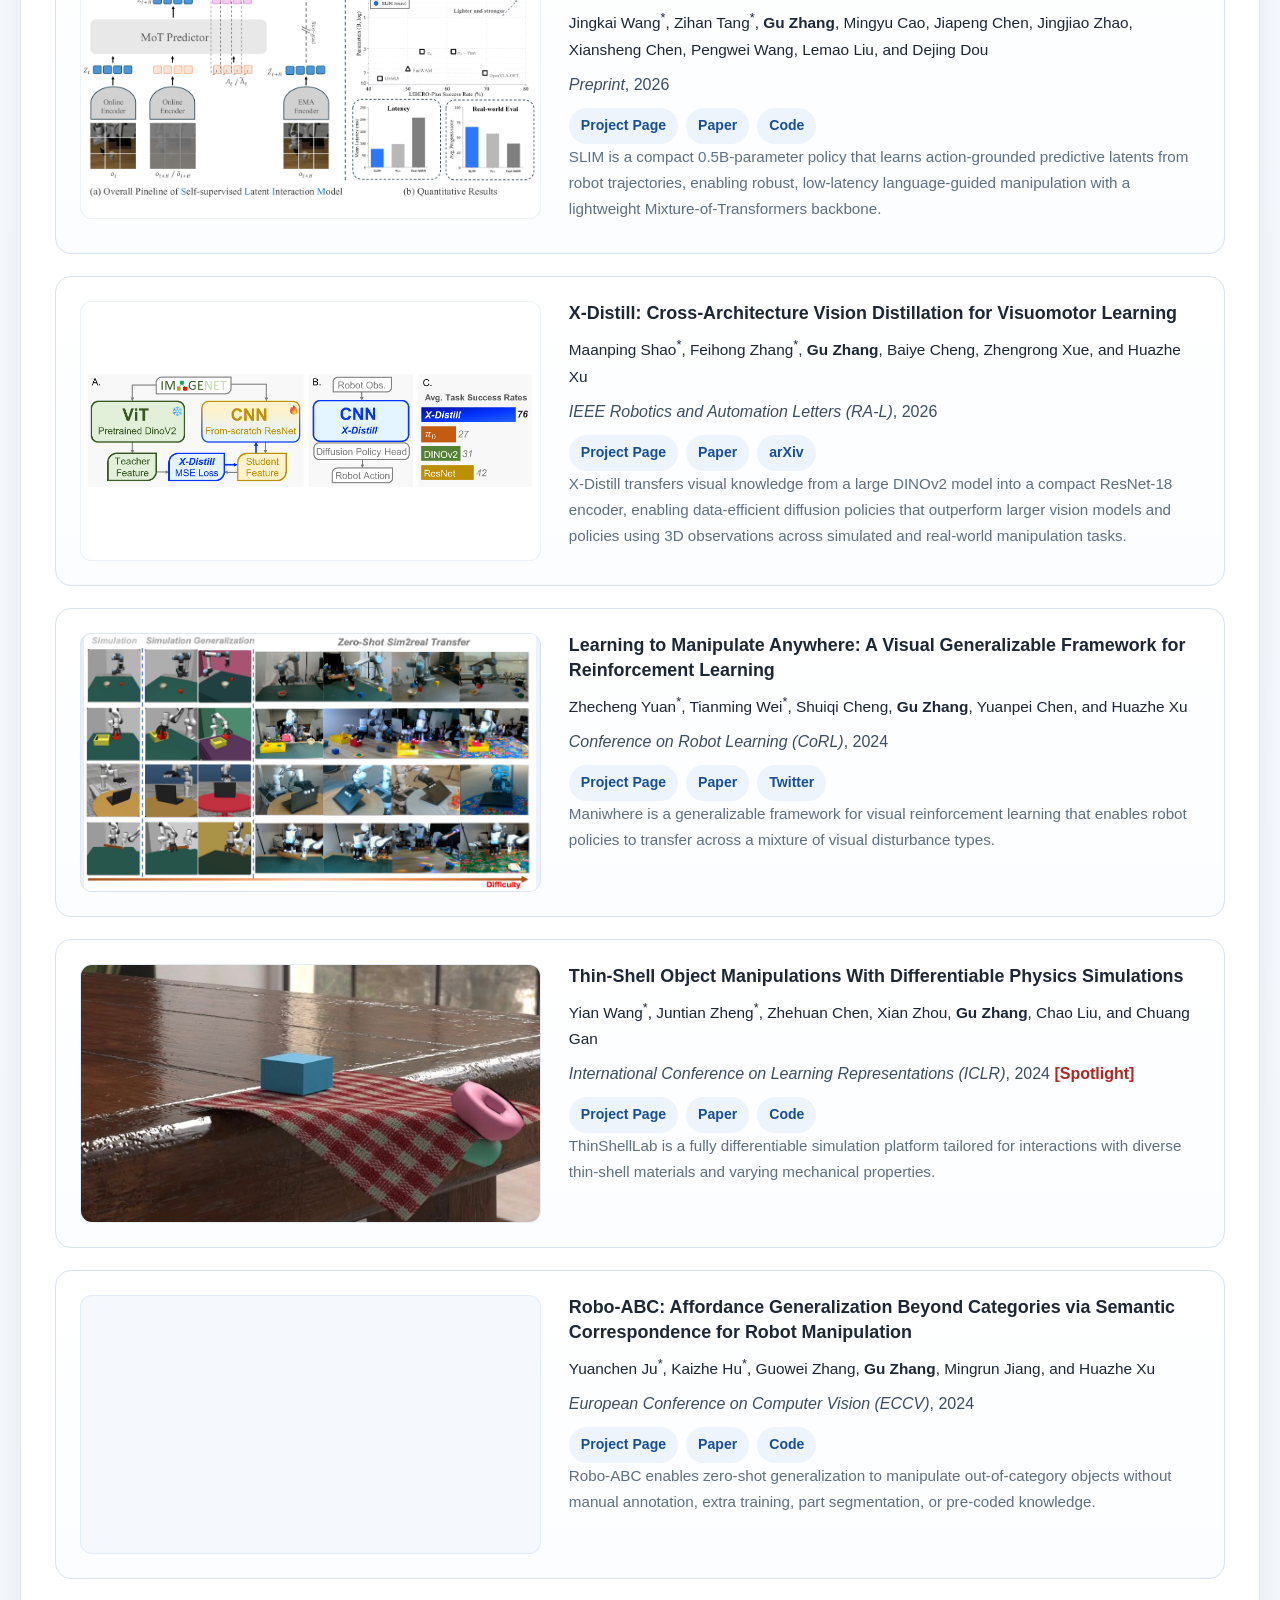
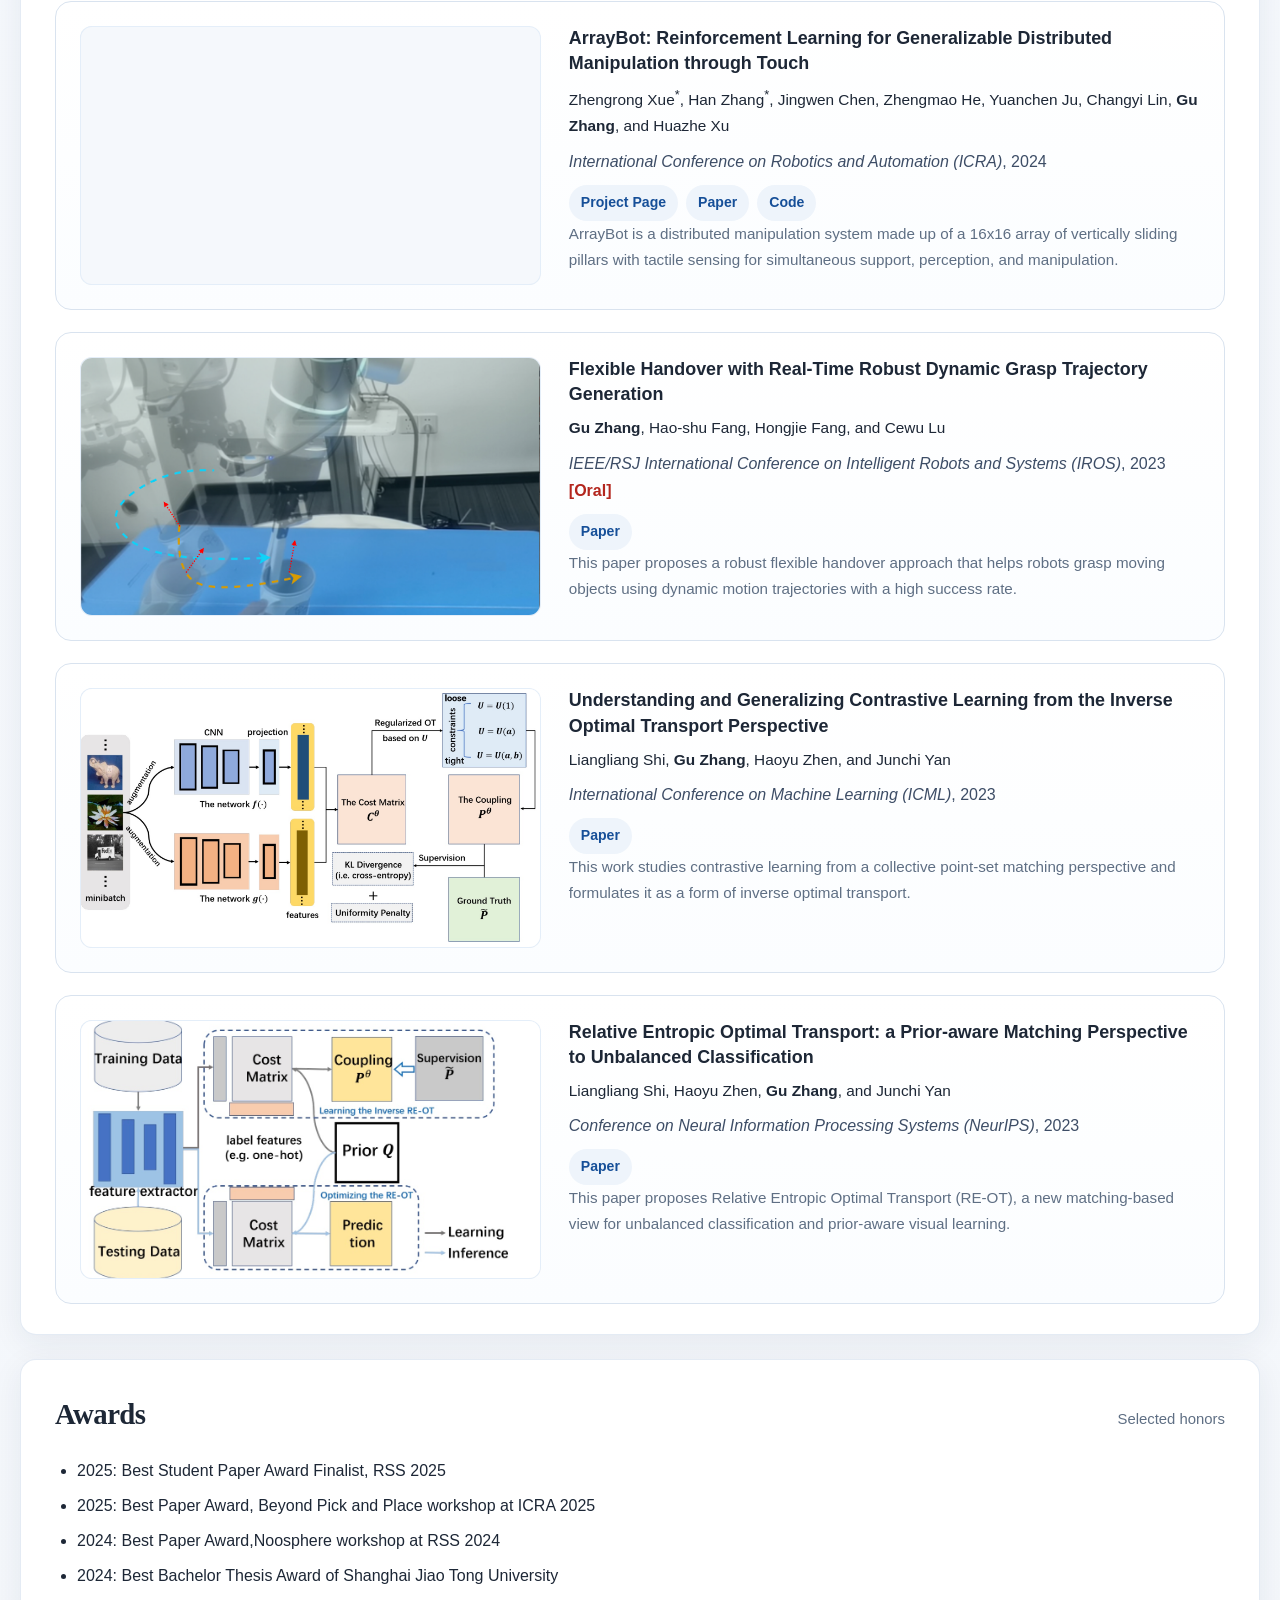
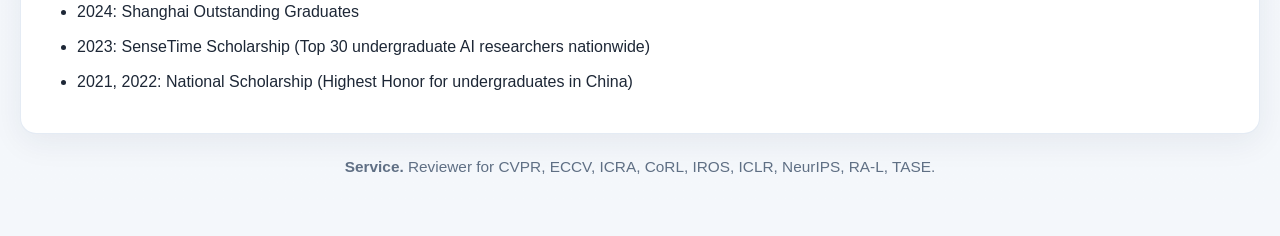
==== commit 54d85e78: "Update homepage with TouchBridge, SLIM, X-Distill and third-year bio" ====
--- a/index.html
+++ b/index.html
@@ -328,6 +328,11 @@
       object-fit: cover;
     }
 
+    .pub-image.teaser img {
+      object-fit: contain;
+      background: #ffffff;
+    }
+
     .pub-image video {
       object-fit: contain;
       background:
@@ -527,8 +532,8 @@
     <section class="panel hero" id="home">
       <div class="hero-copy">
         <h1>Gu Zhang</h1>
-        <p class="subtitle">Ph.D. student in Computer Science, IIIS, Tsinghua University</p>
-        <p>I am a second-year Ph.D. student in Computer Science at <a href="https://iiis.tsinghua.edu.cn/">Institute for Interdisciplinary Information Sciences (IIIS), Tsinghua University</a> under the supervision of Prof. <a href="https://hxu.rocks/">Huazhe Xu</a>. I obtained my bachelor's degree from <a href="https://en.sjtu.edu.cn/">Shanghai Jiao Tong University (SJTU)</a> and won the <a href="https://www.jwc.sjtu.edu.cn/info/1030/115841.htm">Best Bachelor Thesis Award</a>.</p>
+        <p class="subtitle">Third-year Ph.D. student in Computer Science, IIIS, Tsinghua University</p>
+        <p>I am a third-year Ph.D. student in Computer Science at <a href="https://iiis.tsinghua.edu.cn/">Institute for Interdisciplinary Information Sciences (IIIS), Tsinghua University</a> under the supervision of Prof. <a href="https://hxu.rocks/">Huazhe Xu</a>. I obtained my bachelor's degree from <a href="https://en.sjtu.edu.cn/">Shanghai Jiao Tong University (SJTU)</a> and won the <a href="https://www.jwc.sjtu.edu.cn/info/1030/115841.htm">Best Bachelor Thesis Award</a>.</p>
         <p>My research mainly focuses on robotic manipulation, with an emphasis on building generalizable, dexterous, and robust manipulation capabilities. I am also interested in tactile sensing.</p>
         <p>During my undergraduate study, I was fortunate to be mentored by Prof. <a href="https://www.mvig.org/">Cewu Lu</a> and Prof. <a href="https://thinklab.sjtu.edu.cn/">Junchi Yan</a>. I am also a research visiting student at <a href="https://www.mit.edu/">MIT</a> and <a href="https://mitibmwatsonailab.mit.edu/">MIT-IBM Watson AI Lab</a> under the supervision of Prof. <a href="https://web.mit.edu/cocosci/josh.html">Josh Tenenbaum</a> and Prof. <a href="https://people.csail.mit.edu/ganchuang/">Chuang Gan</a>.</p>
         <div class="link-row">
@@ -550,6 +555,7 @@
         <p>Selected recent updates</p>
       </div>
       <ul class="news-list">
+        <li>[Oct. 2026]: We released <a href="https://touchbridge2026.github.io/"><strong>TouchBridge</strong></a> for tactile-conditioned human-to-robot transfer.</li>
         <li>[Feb. 2026]: <strong>UniDex</strong> is accepted by CVPR 2026.</li>
         <li>[Jun. 2025]: <strong>Reactive Diffusion Policy</strong> was nominated as <strong style="color:#b3261e;">Best Student Paper Finalist</strong> at RSS 2025.</li>
         <li>[May. 2025]: <strong>Reactive Diffusion Policy</strong> won the <strong style="color:#b3261e;">Best Paper Award</strong> in the Beyond Pick and Place workshop at ICRA 2025.</li>
@@ -563,10 +569,27 @@
     <section class="panel section" id="publications">
       <div class="section-header">
         <h2>Publications</h2>
-        <p><sup>*</sup> indicates equal contribution, <sup>&dagger;</sup> indicates equal advising. Representative papers are highlighted.</p>
+        <p><sup>*</sup> indicates equal contribution, <sup>&dagger;</sup> indicates project lead. Representative papers are highlighted.</p>
       </div>
 
       <div class="pub-list">
+        <article class="pub-card featured" id="touchbridge">
+          <div class="pub-image banner">
+            <video autoplay muted loop playsinline preload="none" poster="images/touchbridge-poster.jpg" data-src="assets/videos/touchbridge-web.mp4" data-priority="high" aria-label="TouchBridge teaser and dexterous manipulation demos"></video>
+          </div>
+          <div>
+            <h3 class="pub-title">TouchBridge: Tactile-Conditioned Human-to-Robot Transfer for Dexterous Manipulation</h3>
+            <p class="authors">Haozhe Zhang<sup>*</sup>, <strong>Gu Zhang<sup>*&dagger;</sup></strong>, Zirui Zou<sup>*</sup>, Yuzheng Chen, Jinlong Wu, Zixuan Hu, Jianke Zhang, Yucheng Hu, Zhecheng Yuan, and Huazhe Xu</p>
+            <p class="meta"><em>Preprint</em>, 2026</p>
+            <div class="pub-links">
+              <a href="https://touchbridge2026.github.io/">Project Page</a>
+              <a href="https://touchbridge2026.github.io/TouchBridge.pdf">Paper</a>
+              <a href="https://x.com/Gu__Zhang/status/2116210537235198107">Twitter</a>
+            </div>
+            <p class="abstract">TouchBridge unlocks contact-rich dexterous manipulation from human demonstrations alone. By preserving contact through fingertip touch, it enables autonomous robot policies fine-tuned with <strong>zero teleoperated robot data</strong> and <strong>7&times; faster demonstration collection</strong>, achieving performance close to policies trained on robot-collected data without object models or simulation.</p>
+          </div>
+        </article>
+
         <article class="pub-card featured">
           <div class="pub-image banner">
             <video autoplay muted loop playsinline preload="none" poster="images/unidex.png" data-src="assets/videos/unidex-full-web.mp4" data-priority="high" data-loop-end="28"></video>
@@ -599,7 +622,7 @@
           </div>
           <div>
             <h3 class="pub-title">Reactive Diffusion Policy: Slow-Fast Visual-Tactile Policy Learning for Contact-Rich Manipulation</h3>
-            <p class="authors">Han Xue<sup>*</sup>, Jieji Ren<sup>*</sup>, Wendi Chen<sup>*</sup>, <strong>Gu Zhang</strong>, Yuan Fang, Guoying Gu, Huazhe Xu<sup>&dagger;</sup>, and Cewu Lu<sup>&dagger;</sup></p>
+            <p class="authors">Han Xue<sup>*</sup>, Jieji Ren<sup>*</sup>, Wendi Chen<sup>*</sup>, <strong>Gu Zhang</strong>, Yuan Fang, Guoying Gu, Huazhe Xu, and Cewu Lu</p>
             <p class="meta"><em><strong style="color:#b3261e;">Best Student Paper Finalist</strong>, Robotics: Science and Systems (RSS)</em>, 2025</p>
             <p class="meta"><em><strong style="color:#b3261e;">Best Paper Award</strong>, ICRA Beyond Pick and Place Workshop</em>, 2025</p>
             <div class="pub-links">
@@ -668,6 +691,40 @@
               </span>
             </div>
             <p class="abstract">DIFFTACTILE is a physics-based and fully differentiable tactile simulation system built to provide dense and physically accurate tactile feedback for robotic manipulation.</p>
+          </div>
+        </article>
+
+        <article class="pub-card" id="slim">
+          <div class="pub-image teaser">
+            <img src="images/slim-teaser.png" alt="SLIM overview: action-grounded predictive latent learning, model efficiency, latency, and real-world results" loading="lazy" decoding="async">
+          </div>
+          <div>
+            <h3 class="pub-title">SLIM-0.5B: Learning Action-Grounded Predictive Latents for Robot Manipulation</h3>
+            <p class="authors">Jingkai Wang<sup>*</sup>, Zihan Tang<sup>*</sup>, <strong>Gu Zhang</strong>, Mingyu Cao, Jiapeng Chen, Jingjiao Zhao, Xiansheng Chen, Pengwei Wang, Lemao Liu, and Dejing Dou</p>
+            <p class="meta"><em>Preprint</em>, 2026</p>
+            <div class="pub-links">
+              <a href="https://kzz1031.github.io/slim-project-page/">Project Page</a>
+              <a href="https://arxiv.org/abs/2608.09771">Paper</a>
+              <a href="https://github.com/kzz1031/SLIM">Code</a>
+            </div>
+            <p class="abstract">SLIM is a compact 0.5B-parameter policy that learns action-grounded predictive latents from robot trajectories, enabling robust, low-latency language-guided manipulation with a lightweight Mixture-of-Transformers backbone.</p>
+          </div>
+        </article>
+
+        <article class="pub-card" id="x-distill">
+          <div class="pub-image teaser">
+            <img src="images/x-distill-teaser.png" alt="X-Distill overview: cross-architecture vision distillation, visuomotor policy learning, and real-world success rates" loading="lazy" decoding="async">
+          </div>
+          <div>
+            <h3 class="pub-title">X-Distill: Cross-Architecture Vision Distillation for Visuomotor Learning</h3>
+            <p class="authors">Maanping Shao<sup>*</sup>, Feihong Zhang<sup>*</sup>, <strong>Gu Zhang</strong>, Baiye Cheng, Zhengrong Xue, and Huazhe Xu</p>
+            <p class="meta"><em>IEEE Robotics and Automation Letters (RA-L)</em>, 2026</p>
+            <div class="pub-links">
+              <a href="https://x-distill.github.io/">Project Page</a>
+              <a href="https://ieeexplore.ieee.org/abstract/document/11602640">Paper</a>
+              <a href="https://arxiv.org/abs/2601.11269">arXiv</a>
+            </div>
+            <p class="abstract">X-Distill transfers visual knowledge from a large DINOv2 model into a compact ResNet-18 encoder, enabling data-efficient diffusion policies that outperform larger vision models and policies using 3D observations across simulated and real-world manipulation tasks.</p>
           </div>
         </article>
 
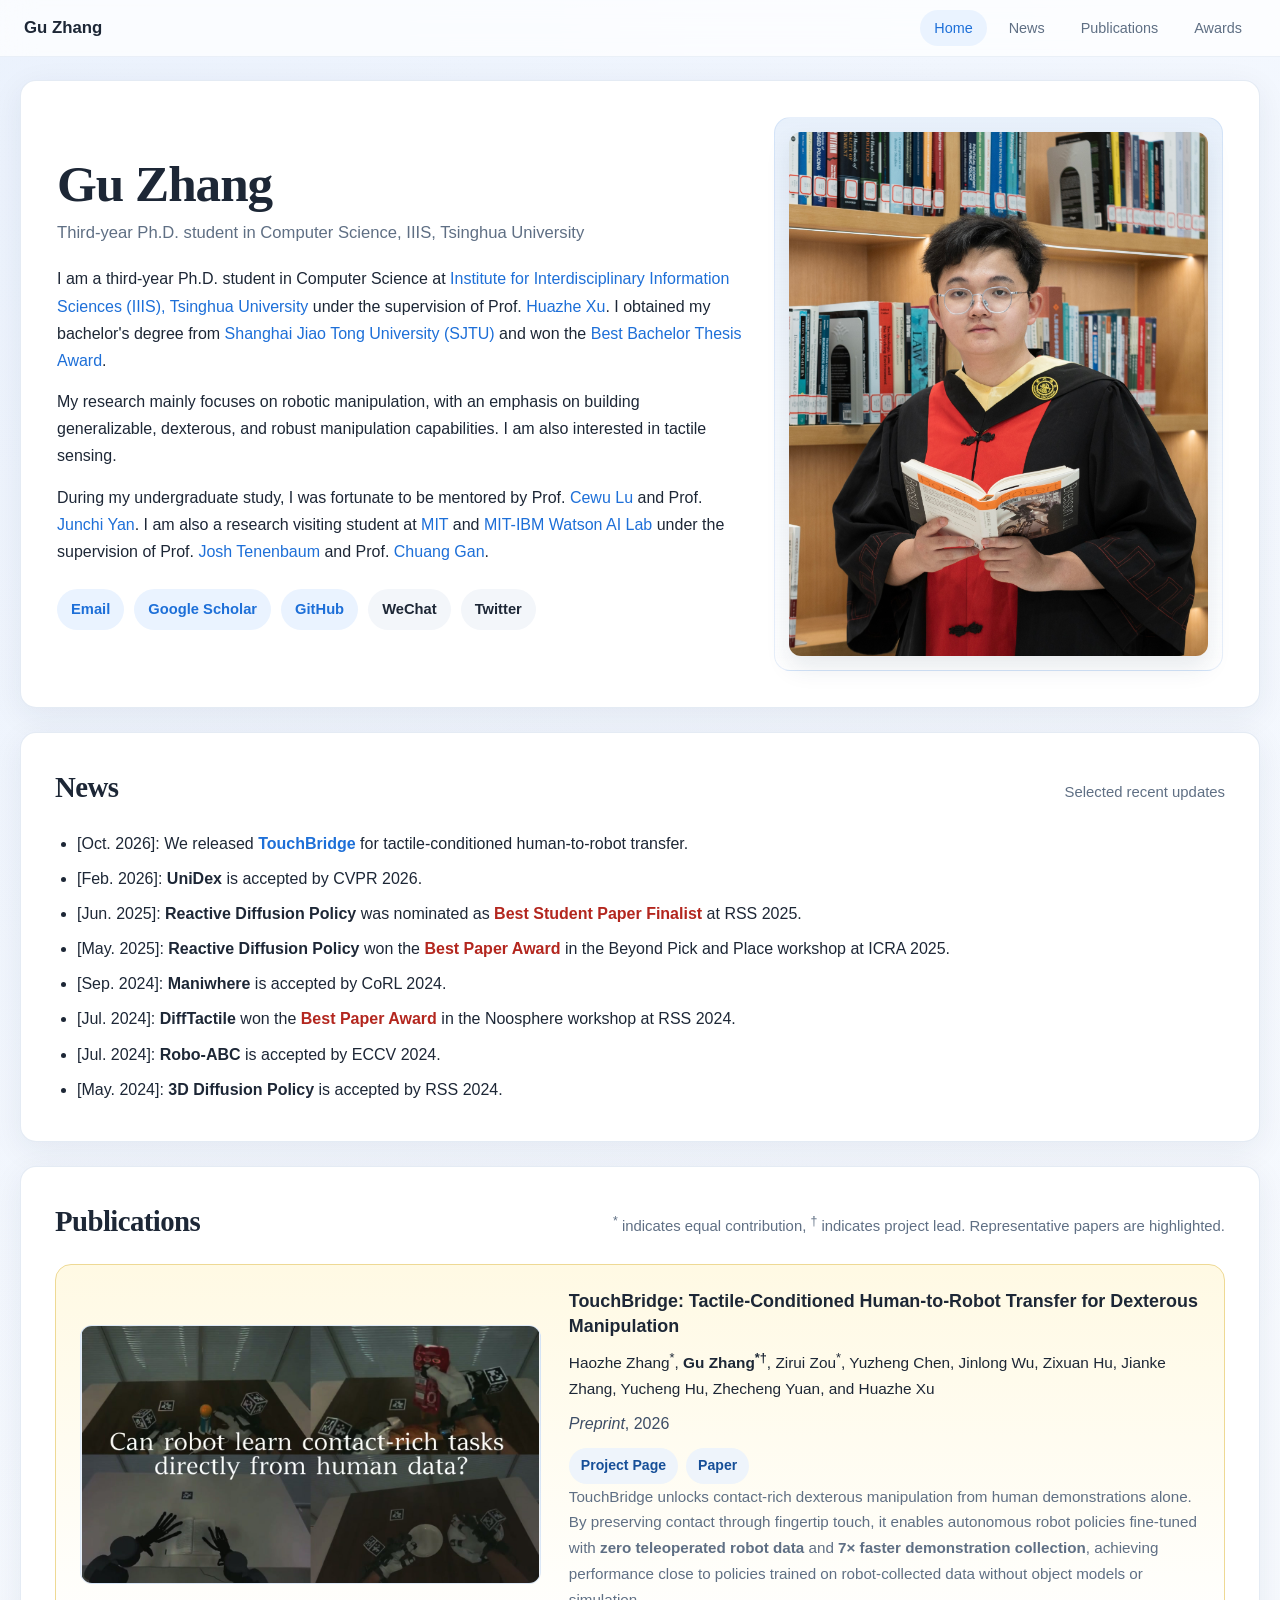
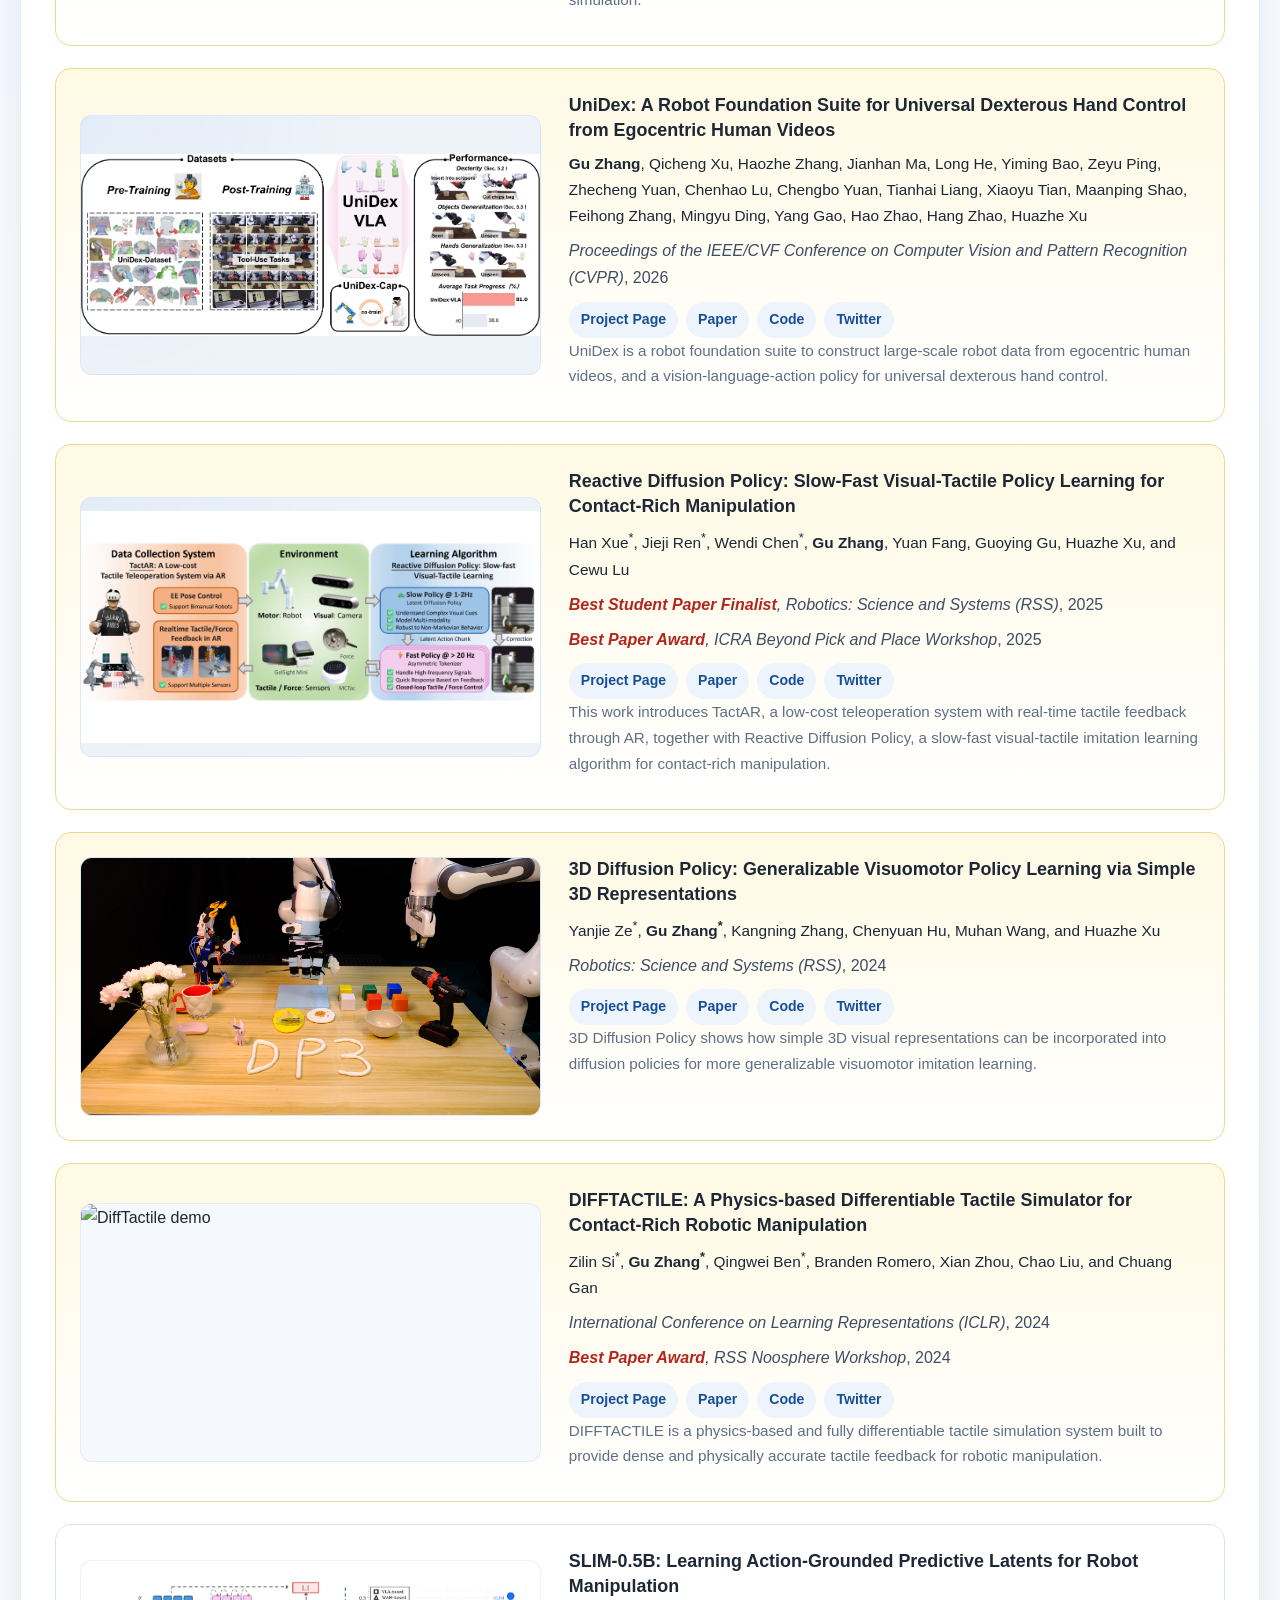
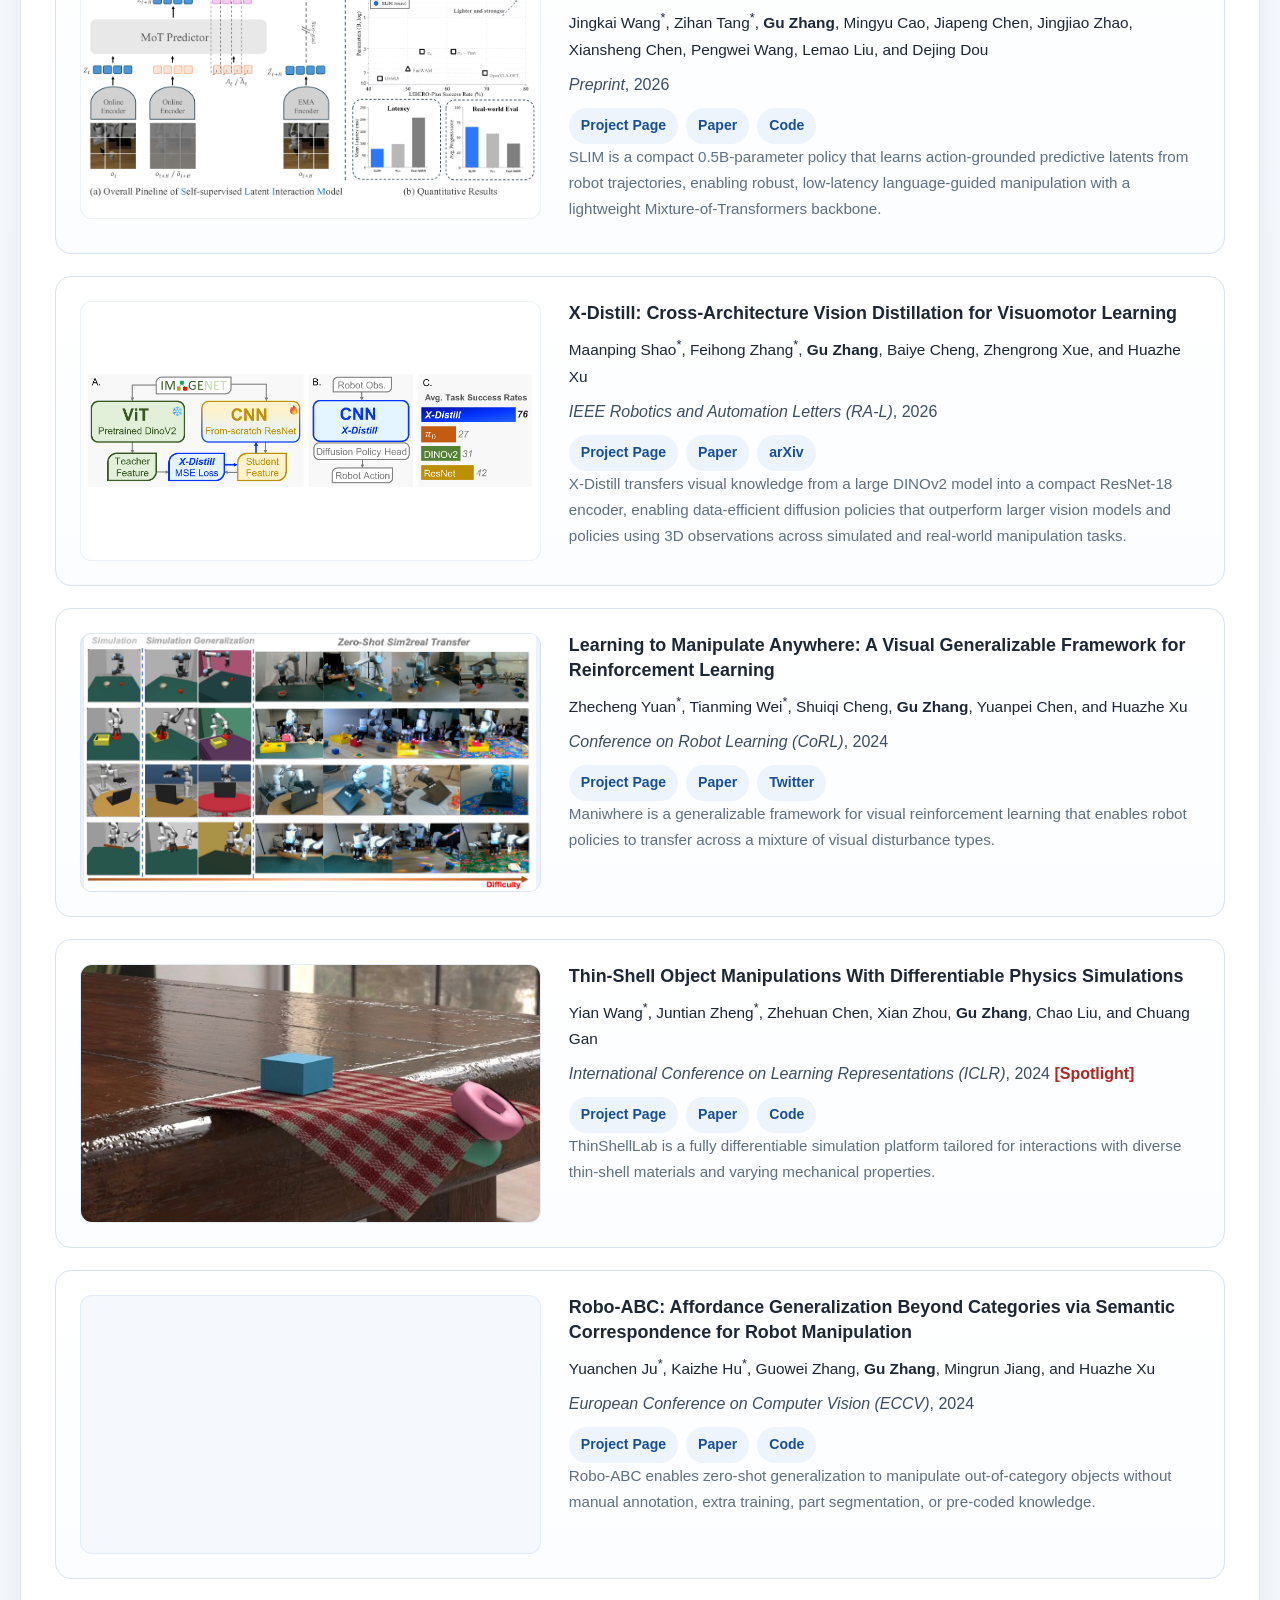
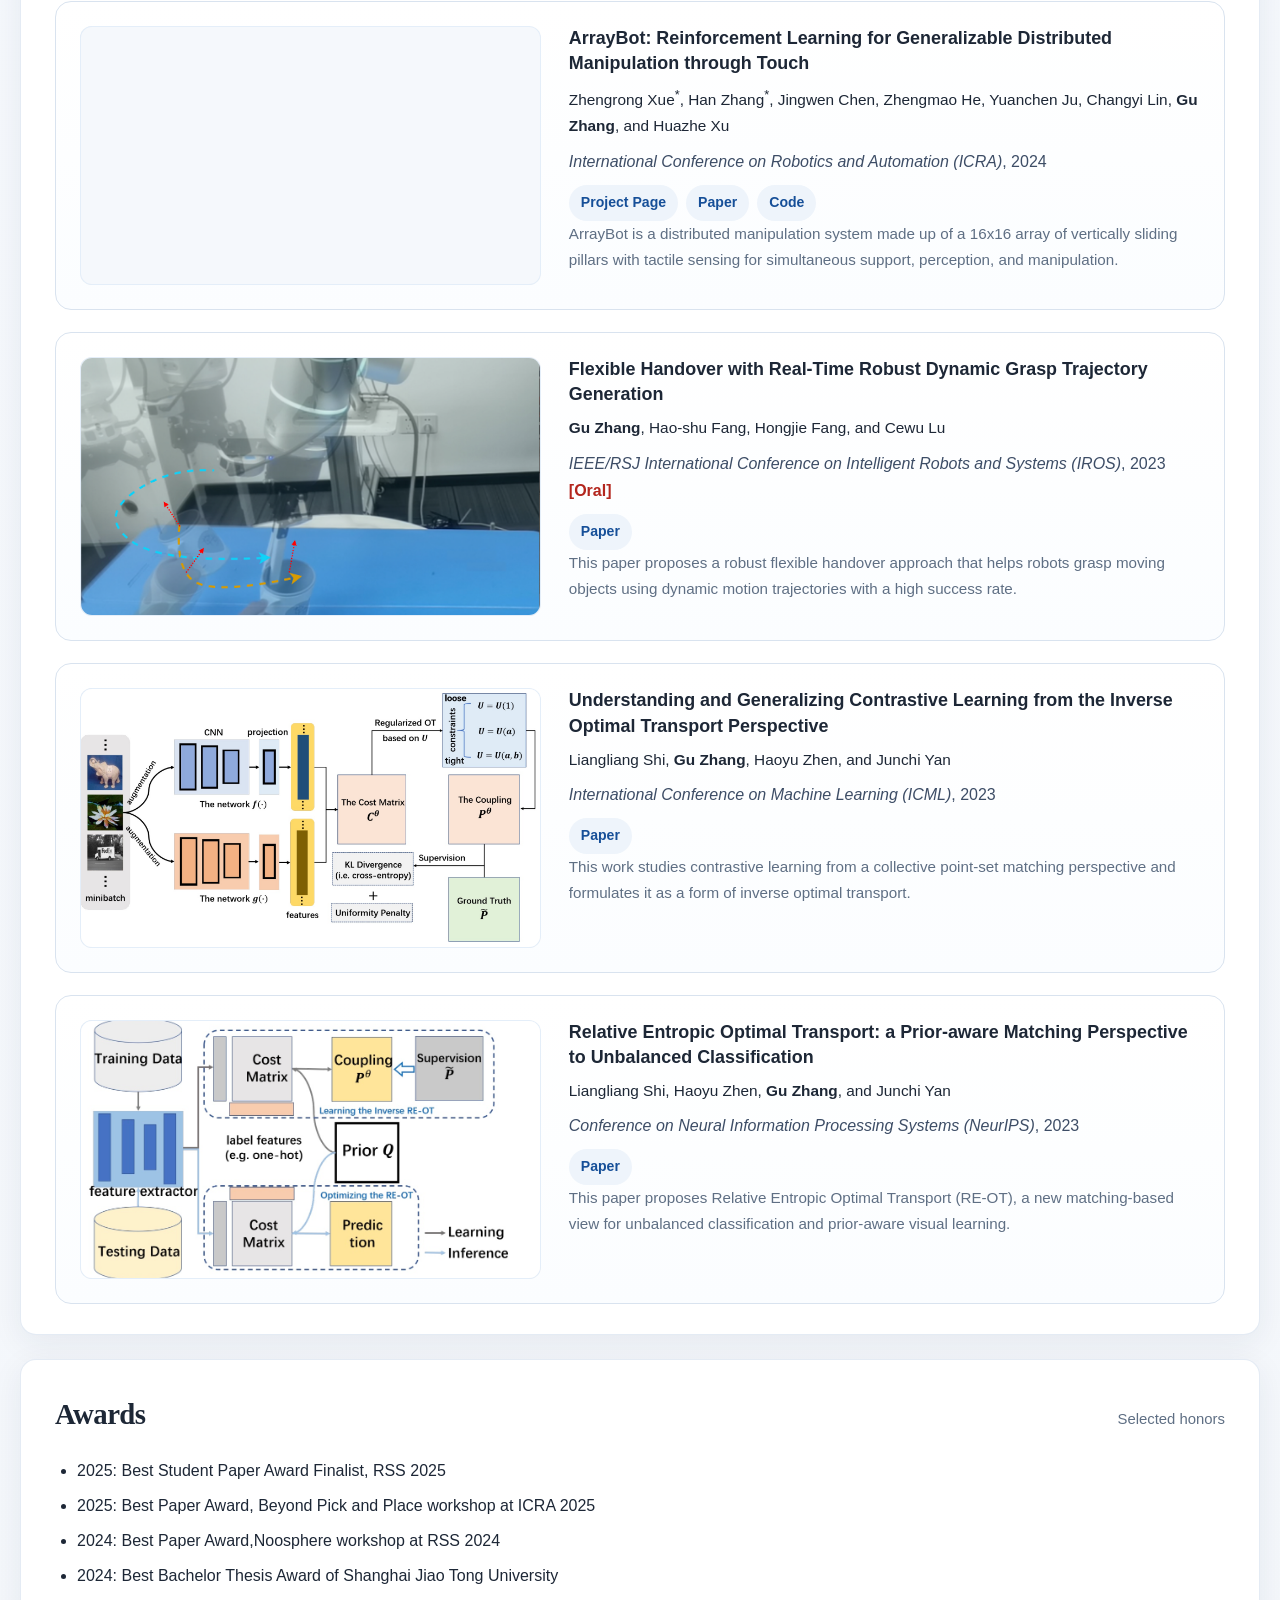
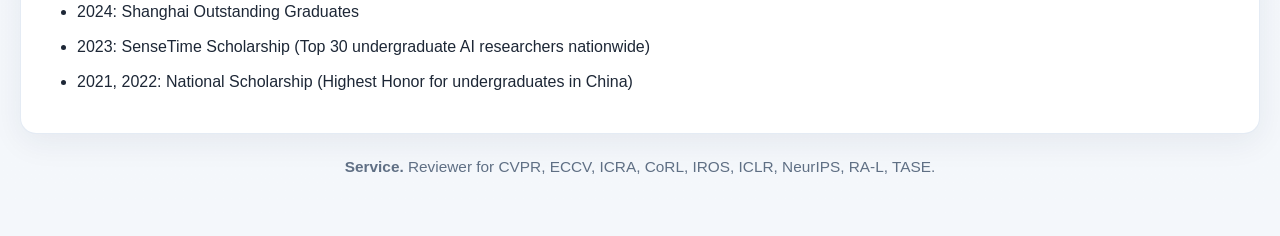
==== commit 9ae8f009: "Remove TouchBridge Twitter link" ====
--- a/index.html
+++ b/index.html
@@ -584,7 +584,6 @@
             <div class="pub-links">
               <a href="https://touchbridge2026.github.io/">Project Page</a>
               <a href="https://touchbridge2026.github.io/TouchBridge.pdf">Paper</a>
-              <a href="https://x.com/Gu__Zhang/status/2116210537235198107">Twitter</a>
             </div>
             <p class="abstract">TouchBridge unlocks contact-rich dexterous manipulation from human demonstrations alone. By preserving contact through fingertip touch, it enables autonomous robot policies fine-tuned with <strong>zero teleoperated robot data</strong> and <strong>7&times; faster demonstration collection</strong>, achieving performance close to policies trained on robot-collected data without object models or simulation.</p>
           </div>
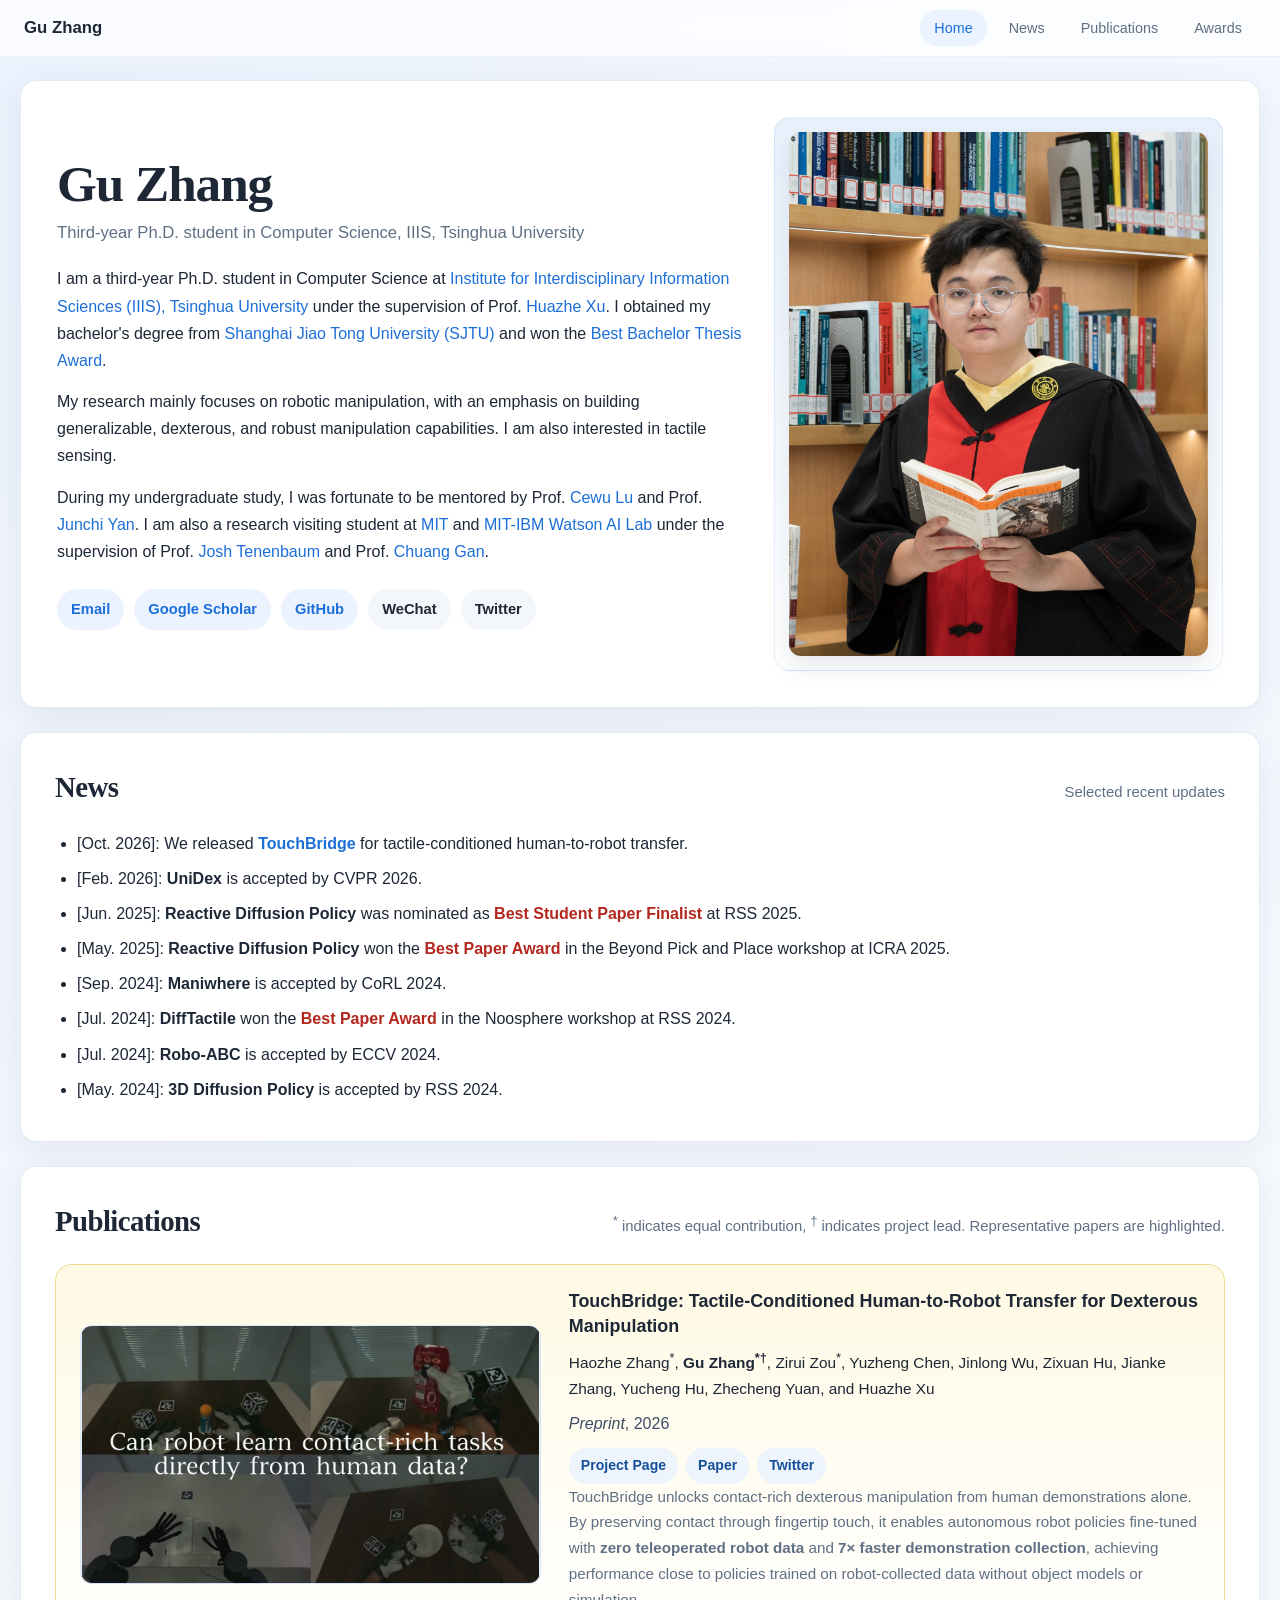
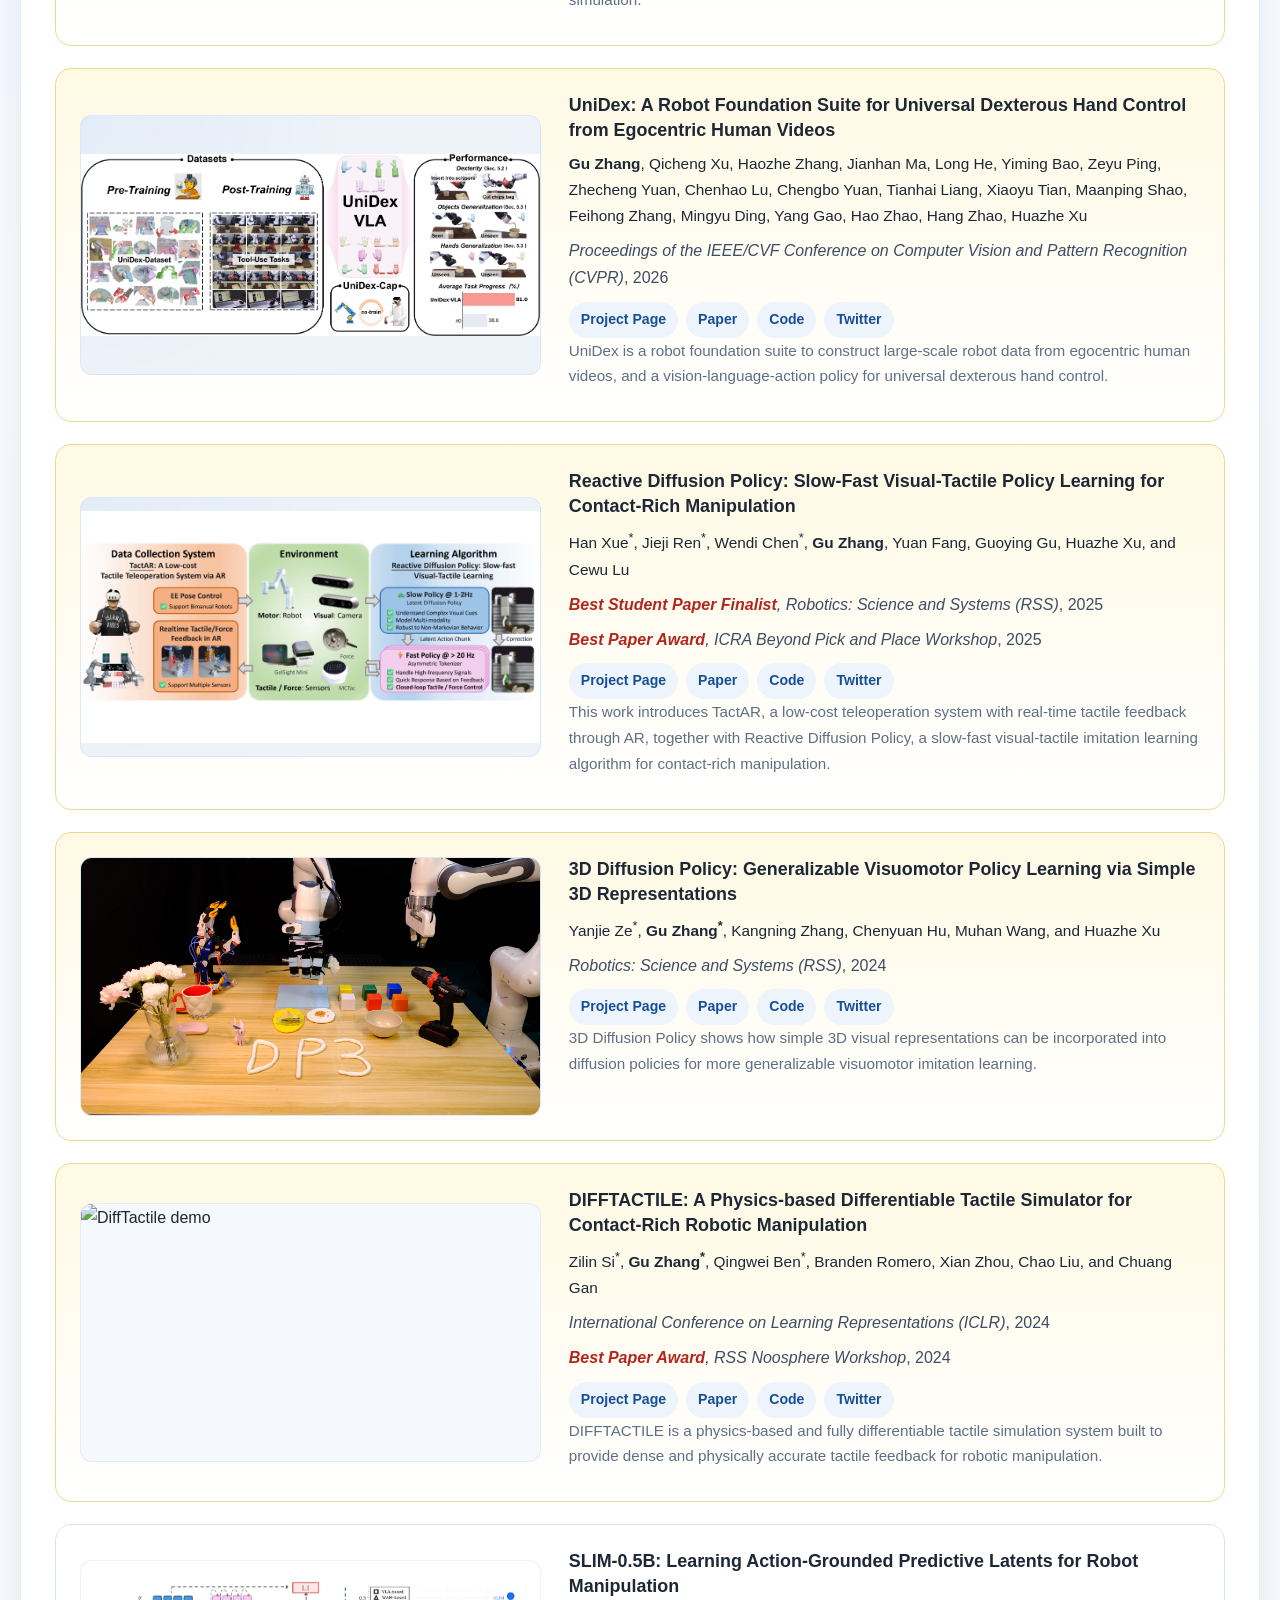
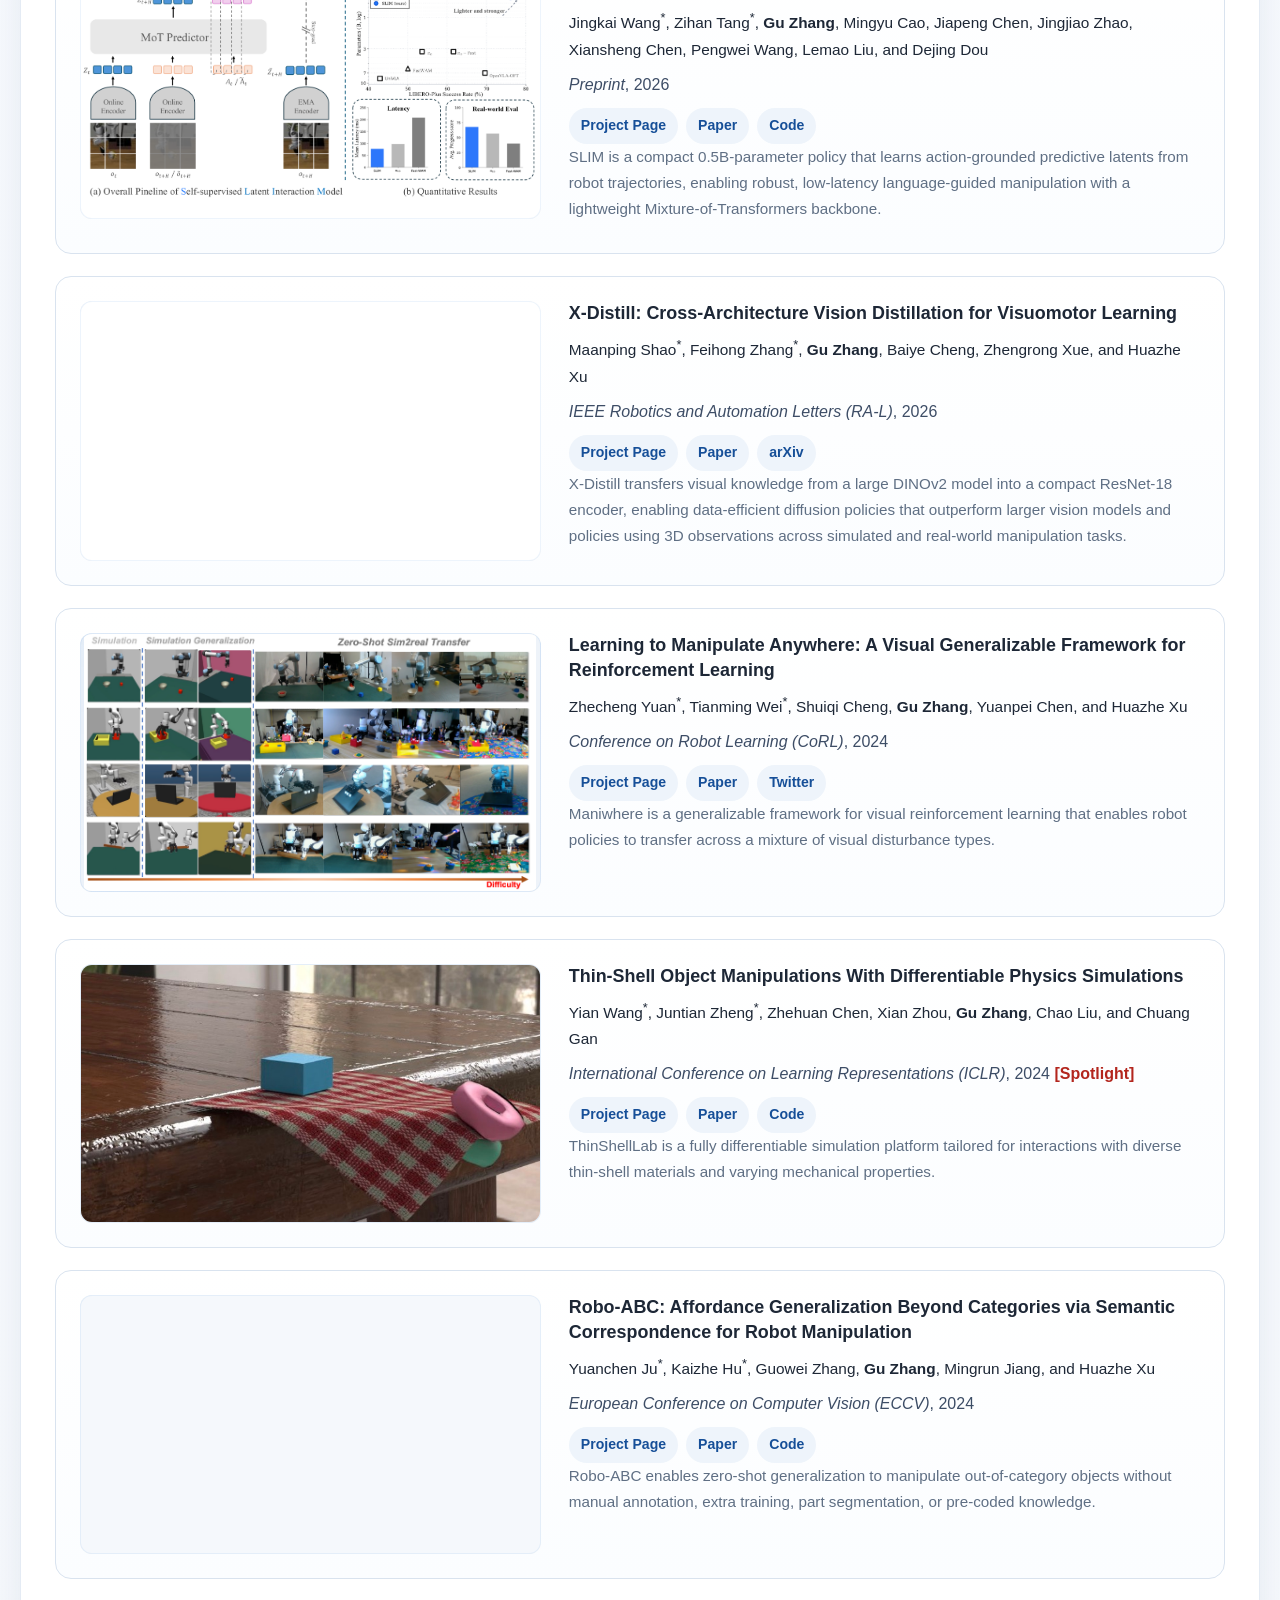
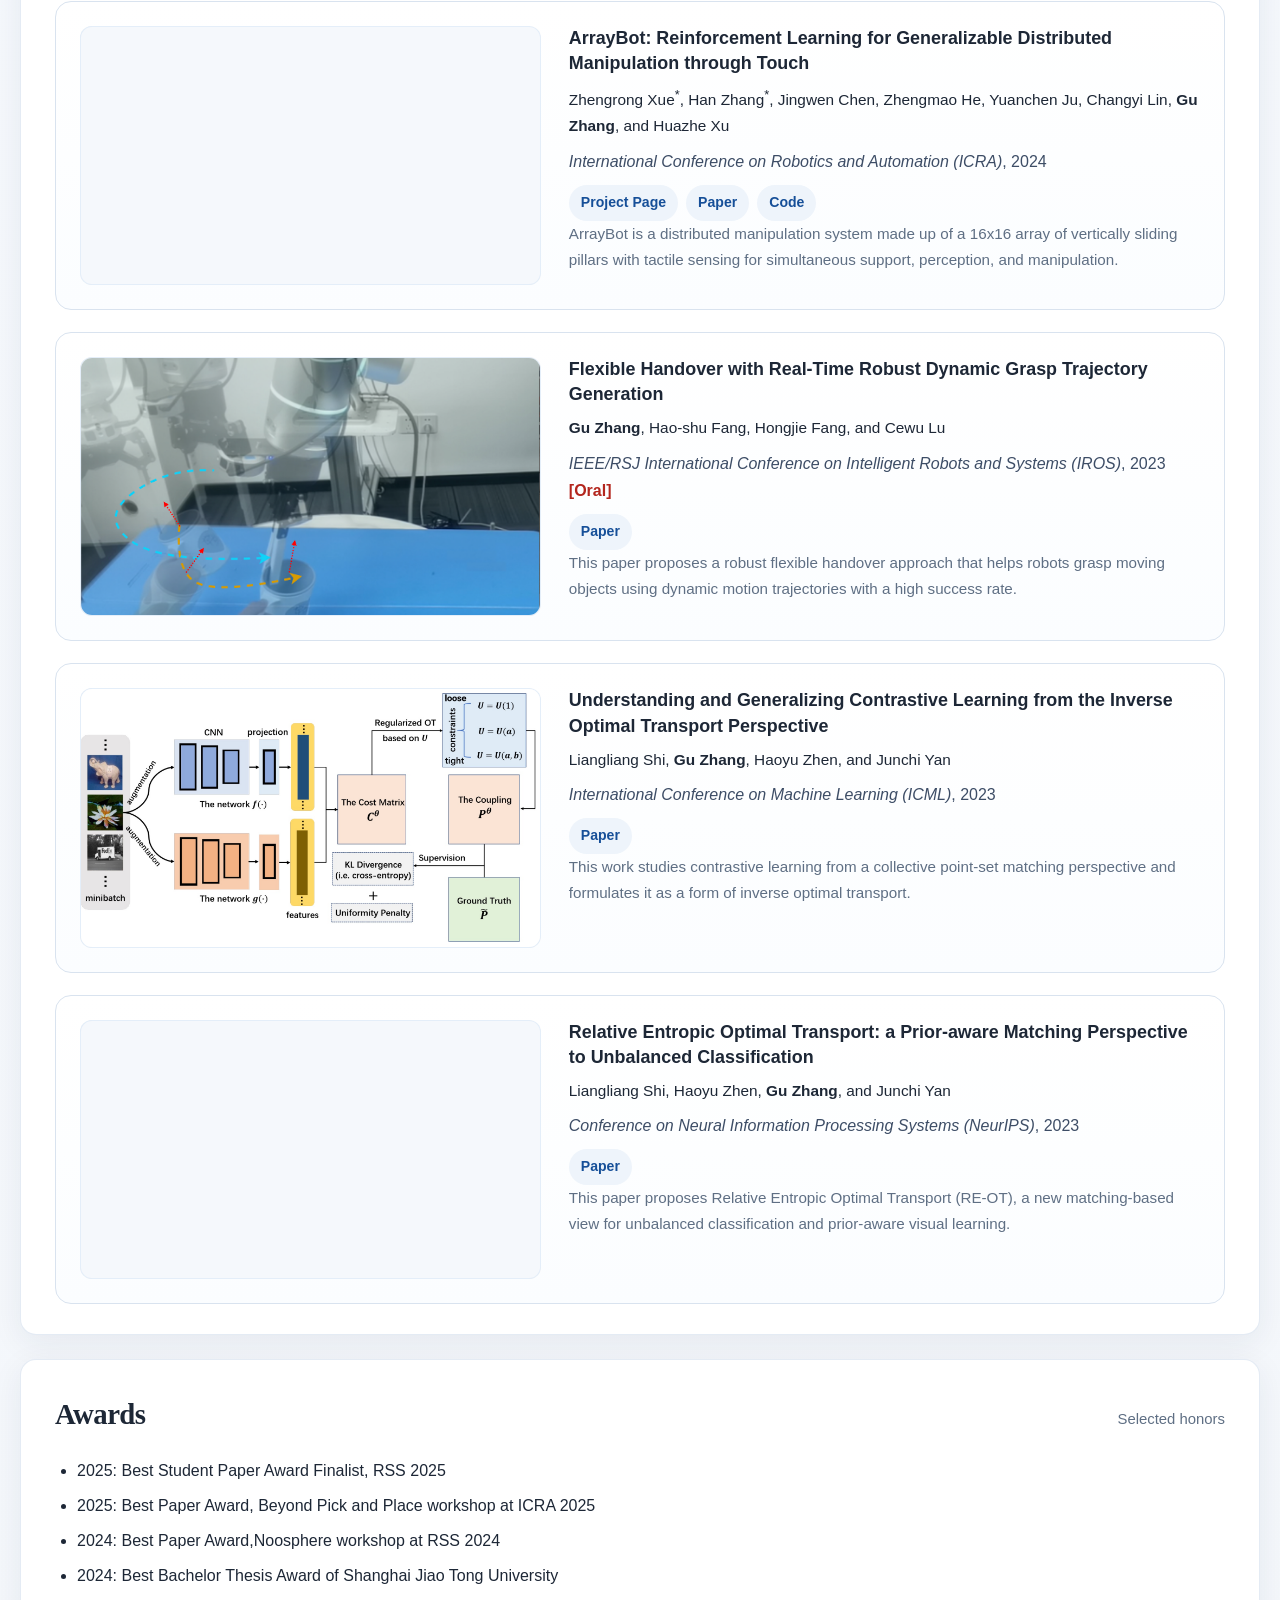
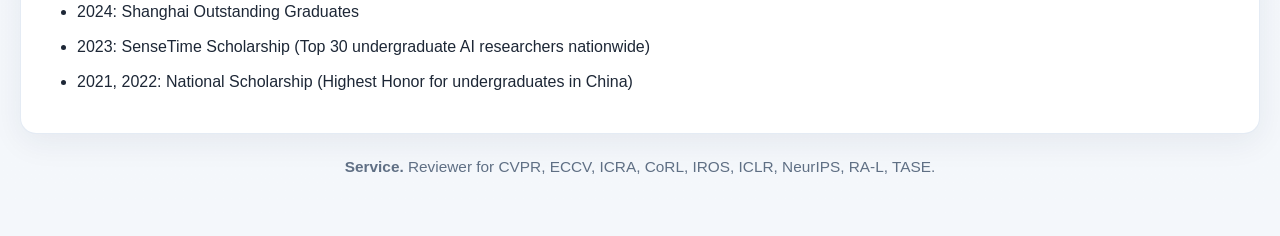
==== commit 24c2d336: "Add updated TouchBridge Twitter link" ====
--- a/index.html
+++ b/index.html
@@ -584,6 +584,7 @@
             <div class="pub-links">
               <a href="https://touchbridge2026.github.io/">Project Page</a>
               <a href="https://touchbridge2026.github.io/TouchBridge.pdf">Paper</a>
+              <a href="https://x.com/Gu__Zhang/status/2118022049448739278">Twitter</a>
             </div>
             <p class="abstract">TouchBridge unlocks contact-rich dexterous manipulation from human demonstrations alone. By preserving contact through fingertip touch, it enables autonomous robot policies fine-tuned with <strong>zero teleoperated robot data</strong> and <strong>7&times; faster demonstration collection</strong>, achieving performance close to policies trained on robot-collected data without object models or simulation.</p>
           </div>
